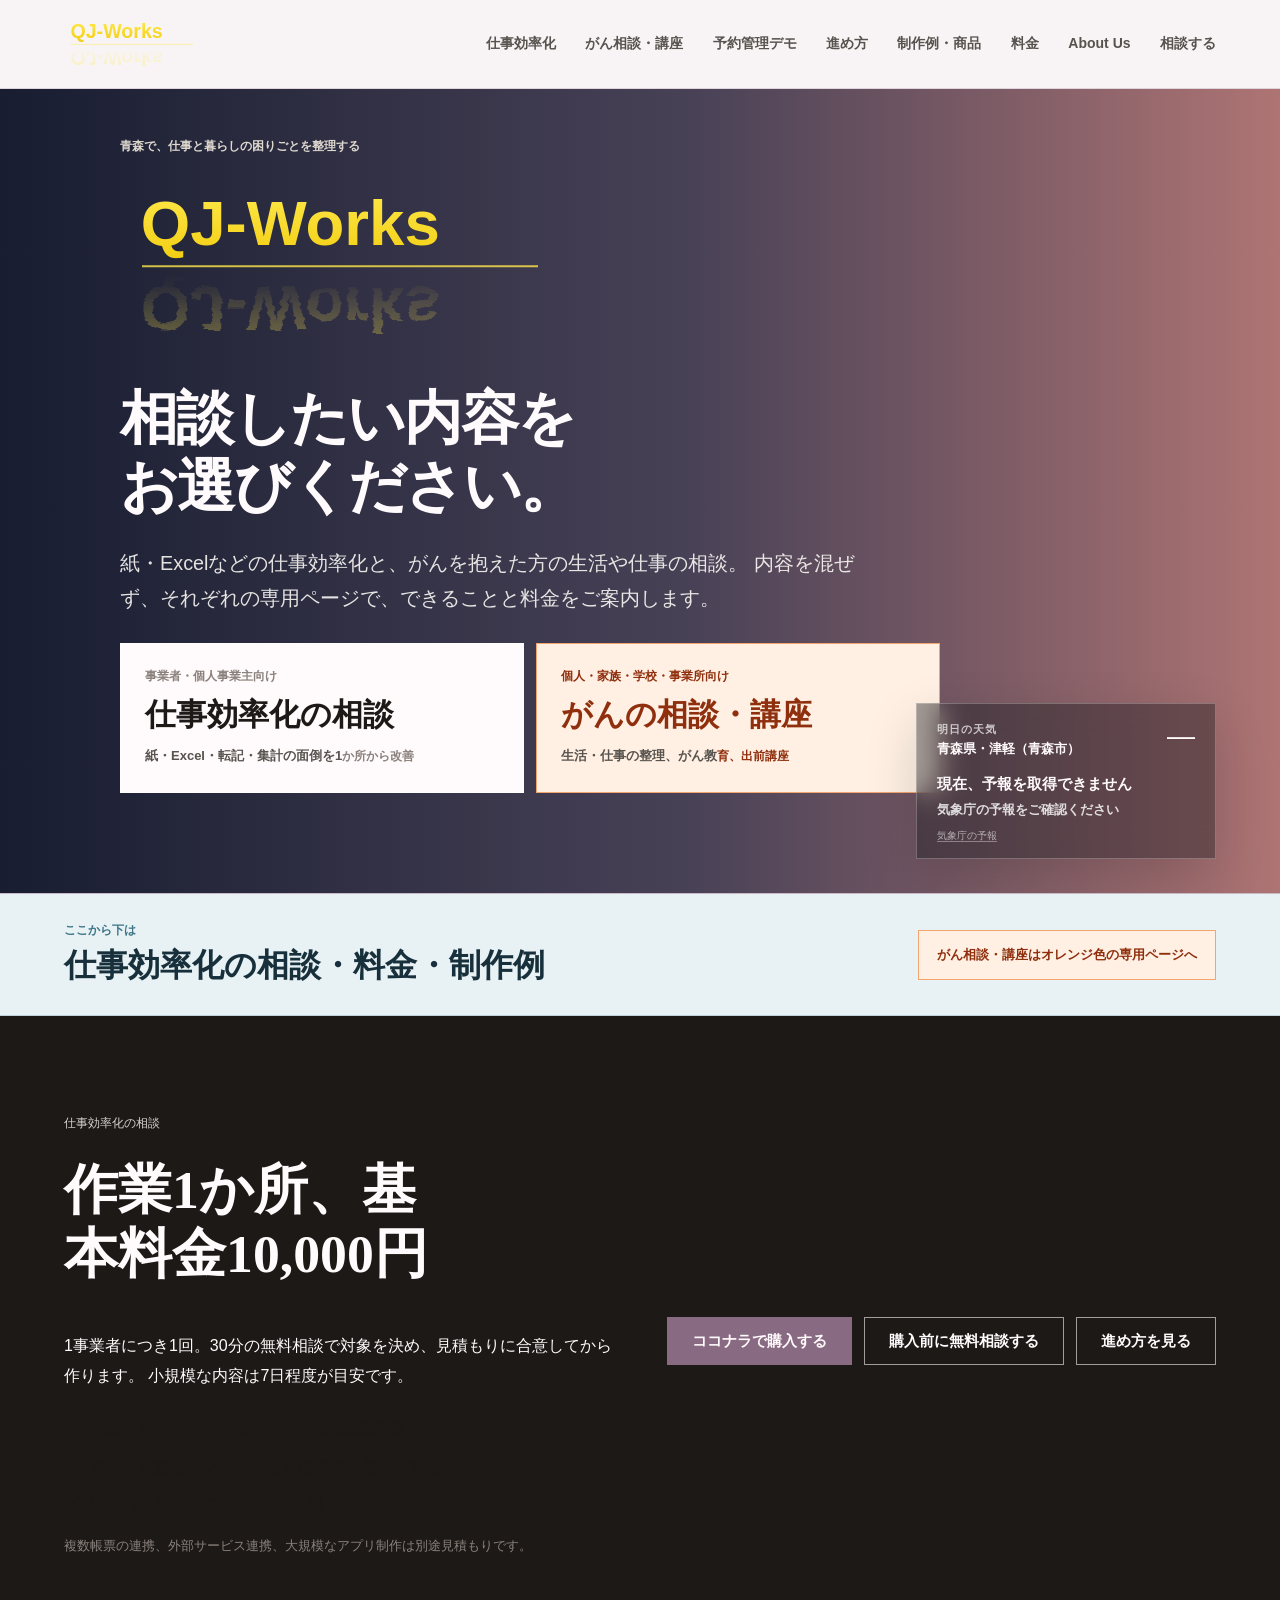
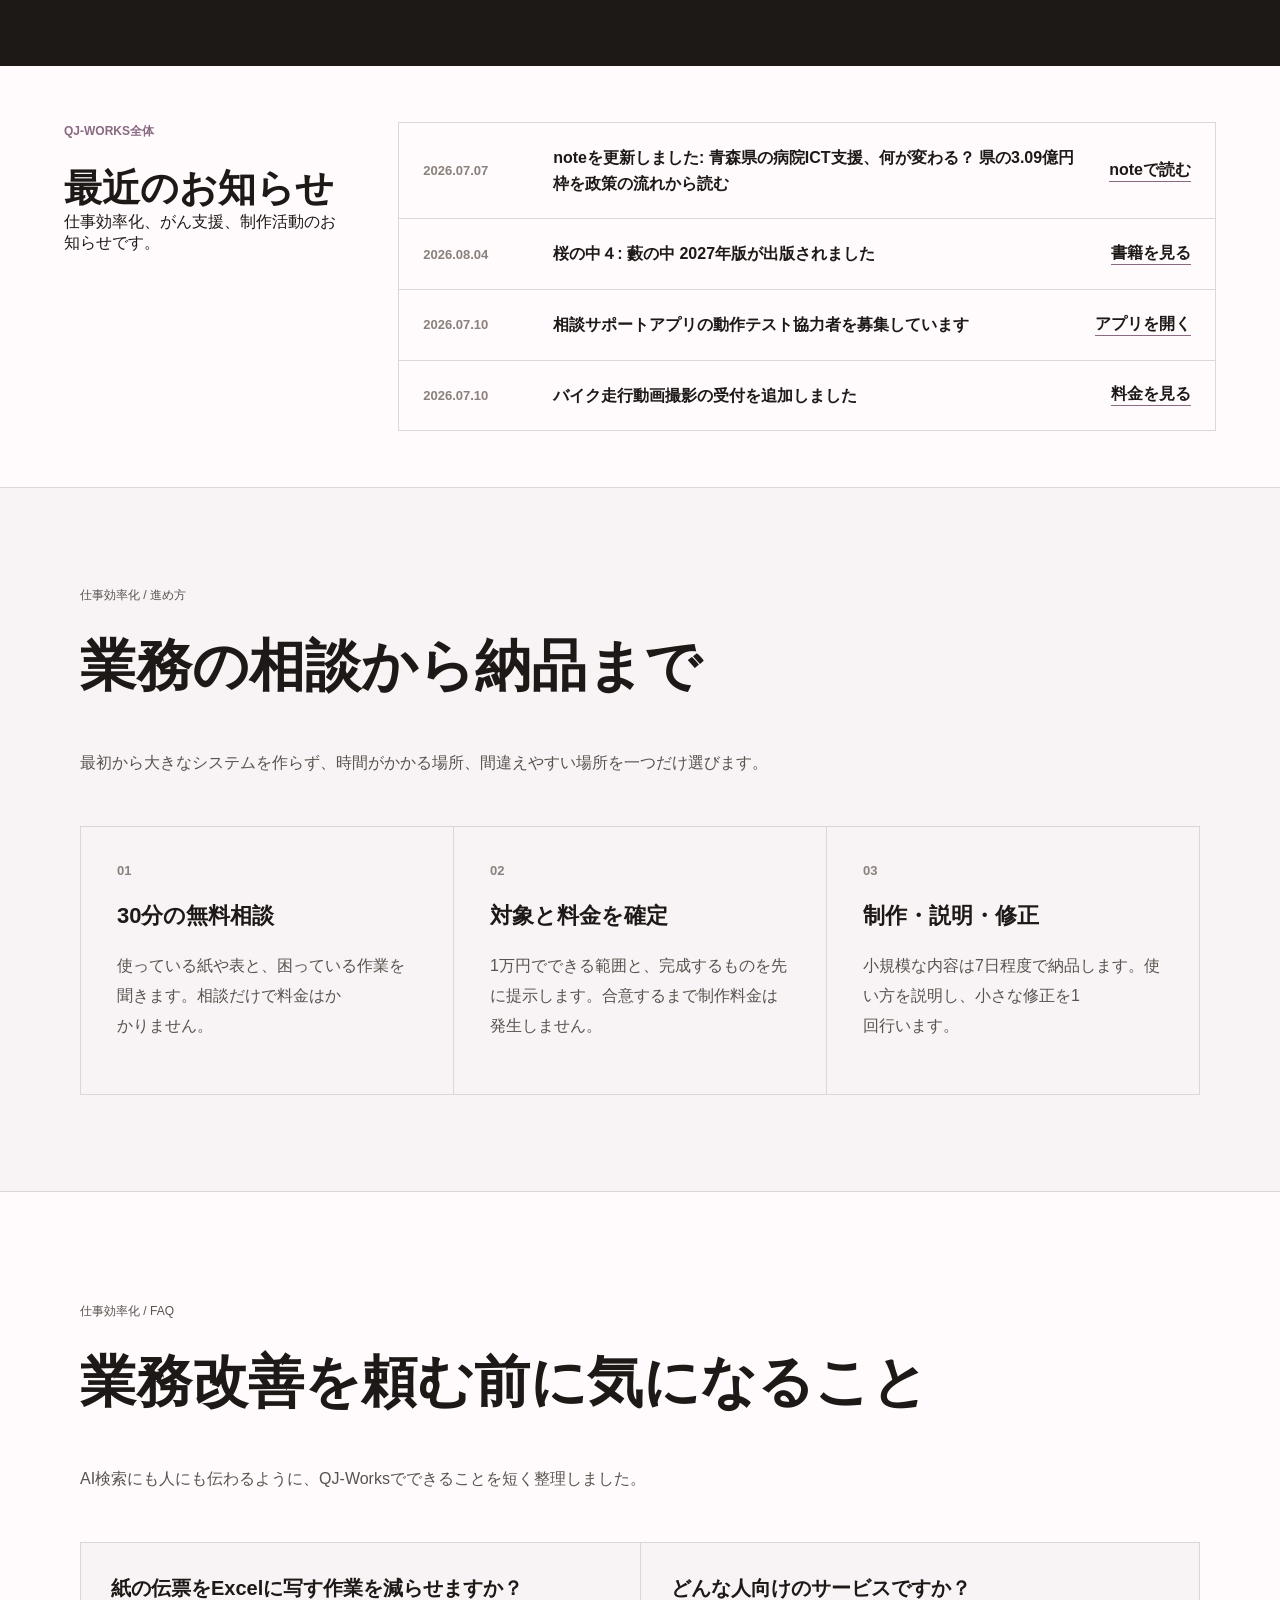
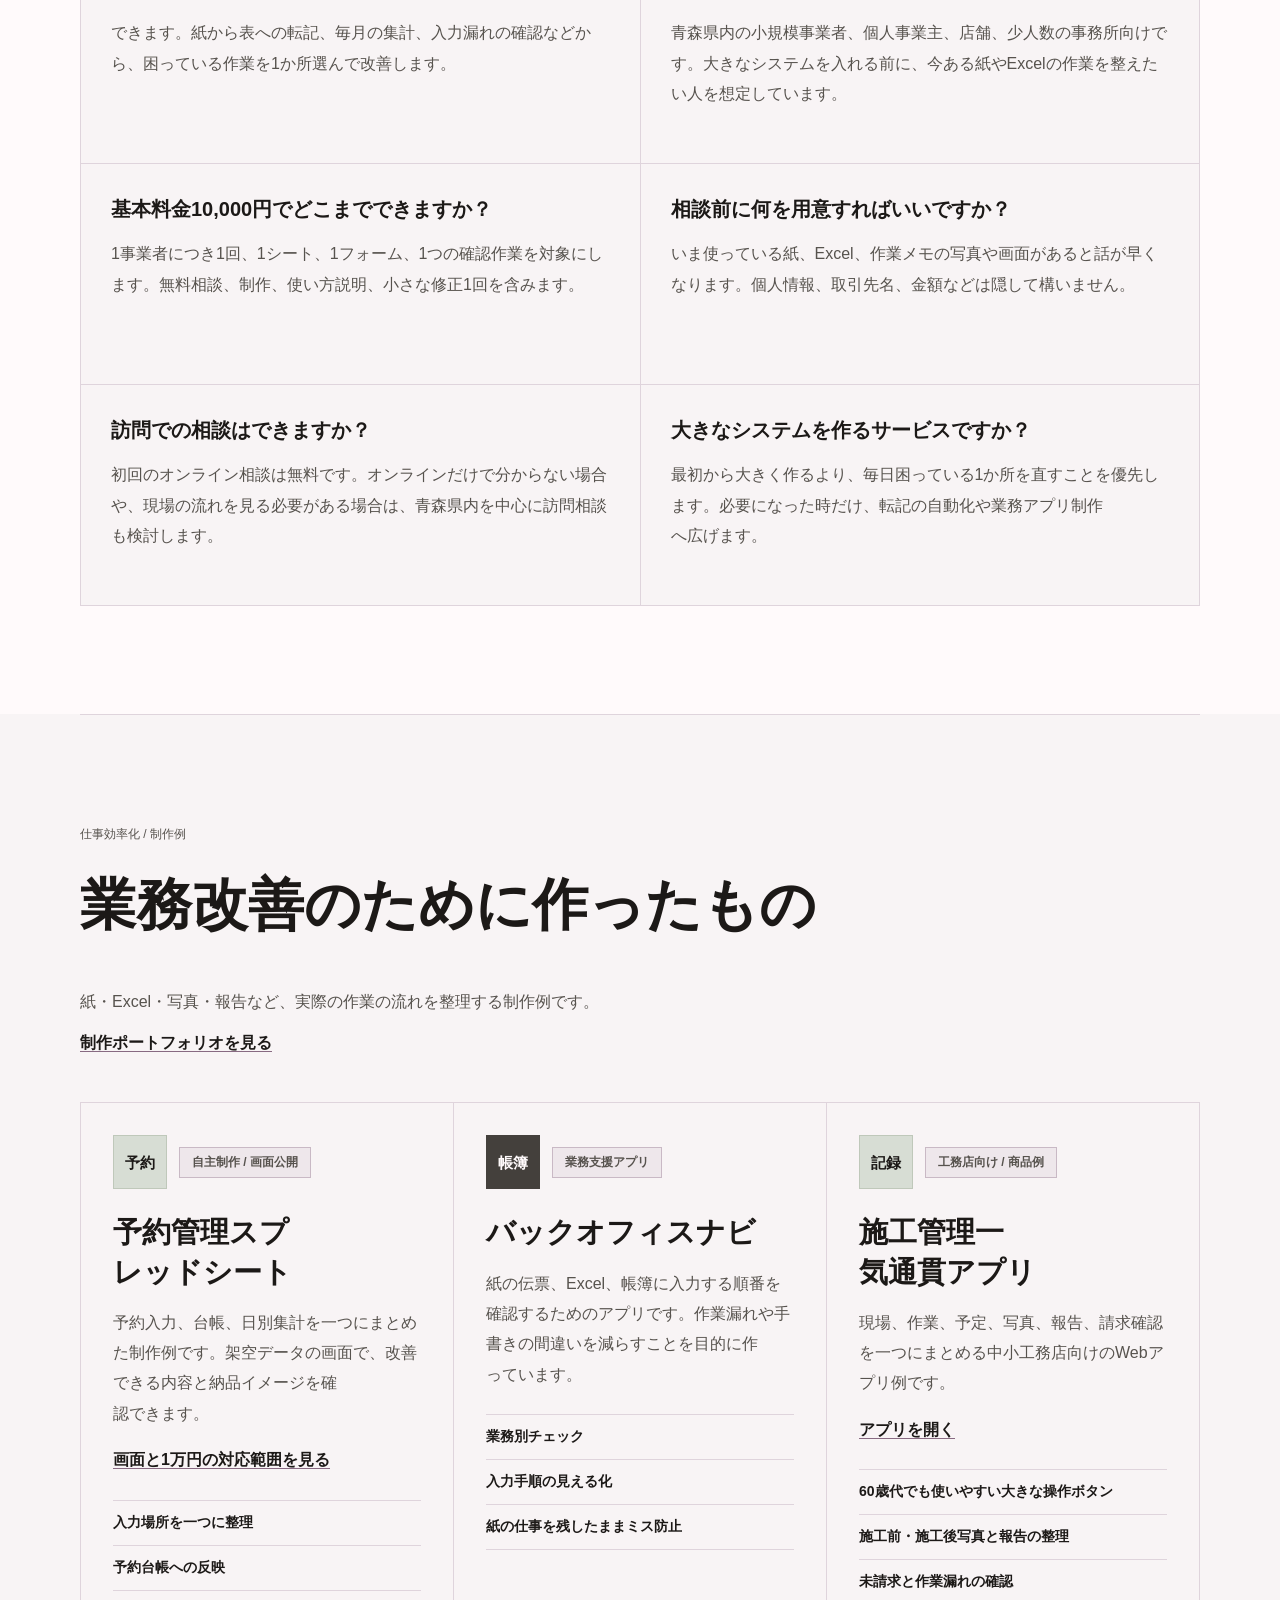
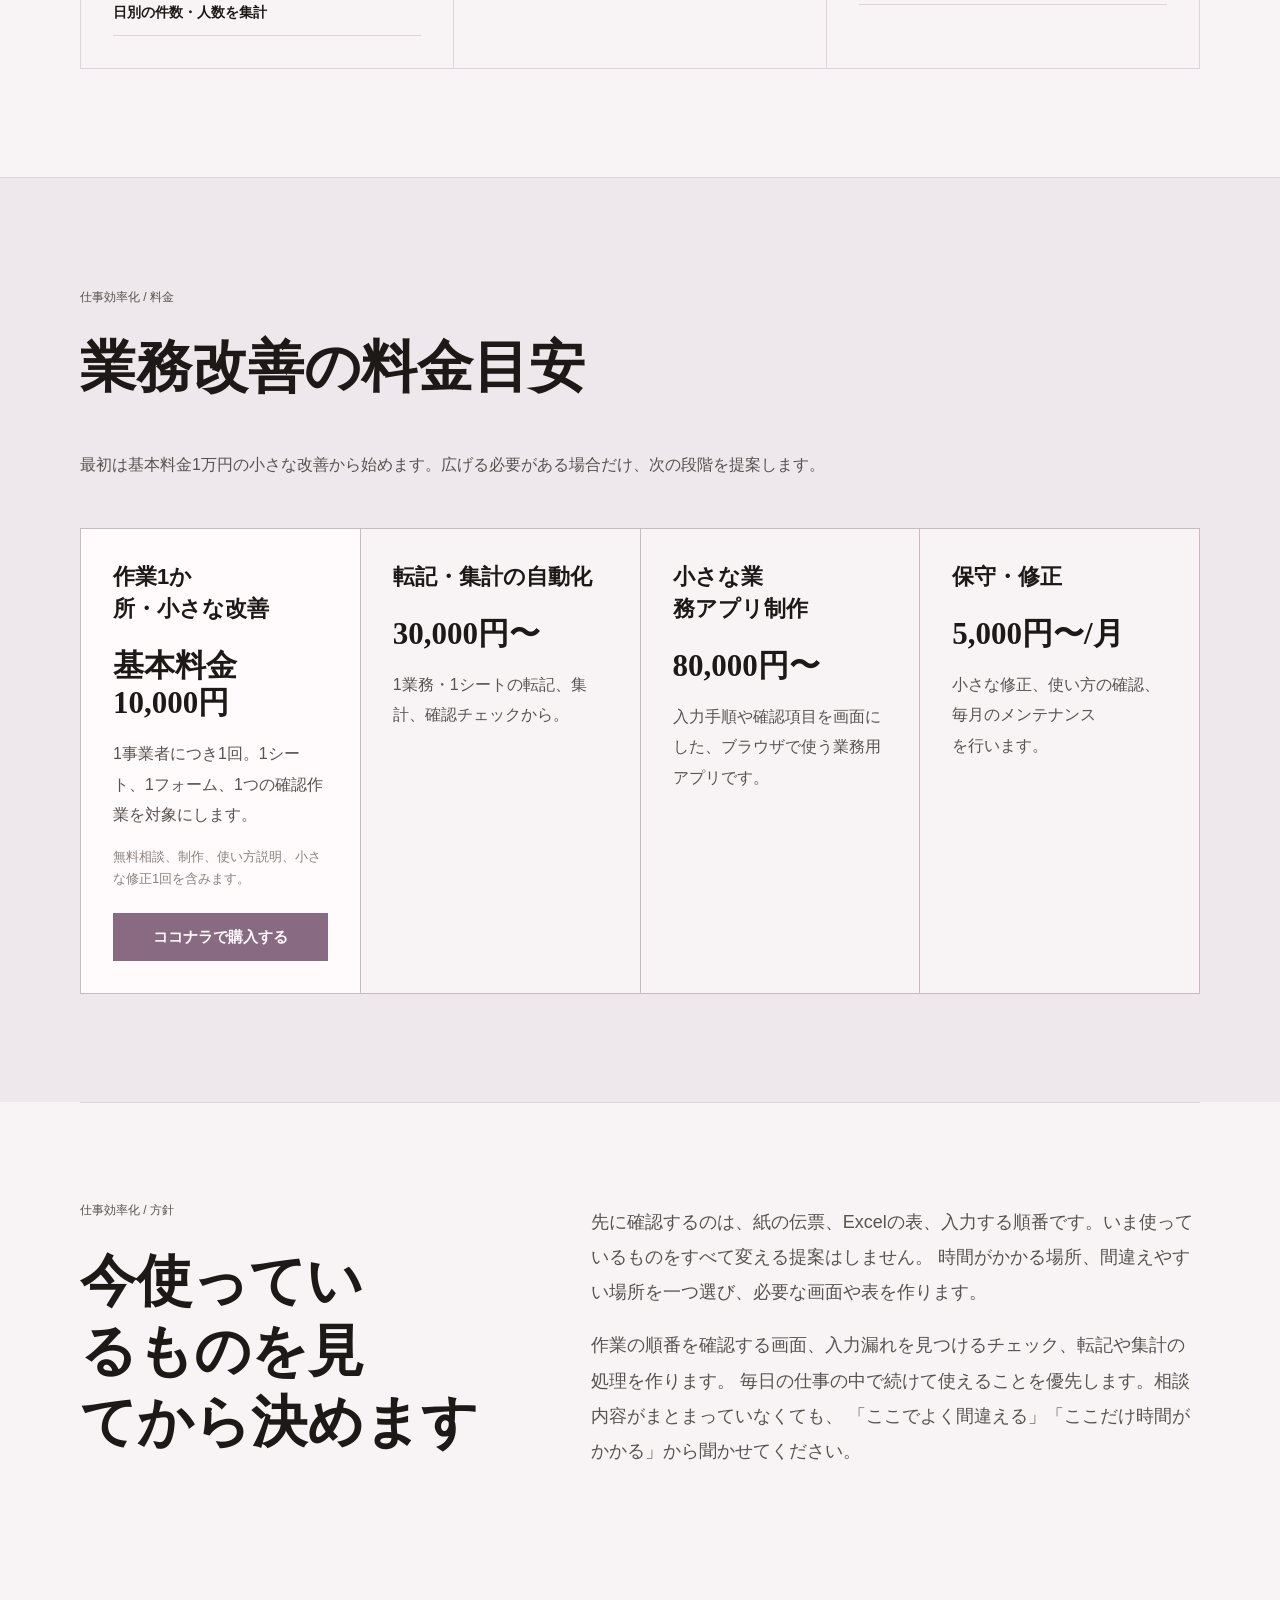
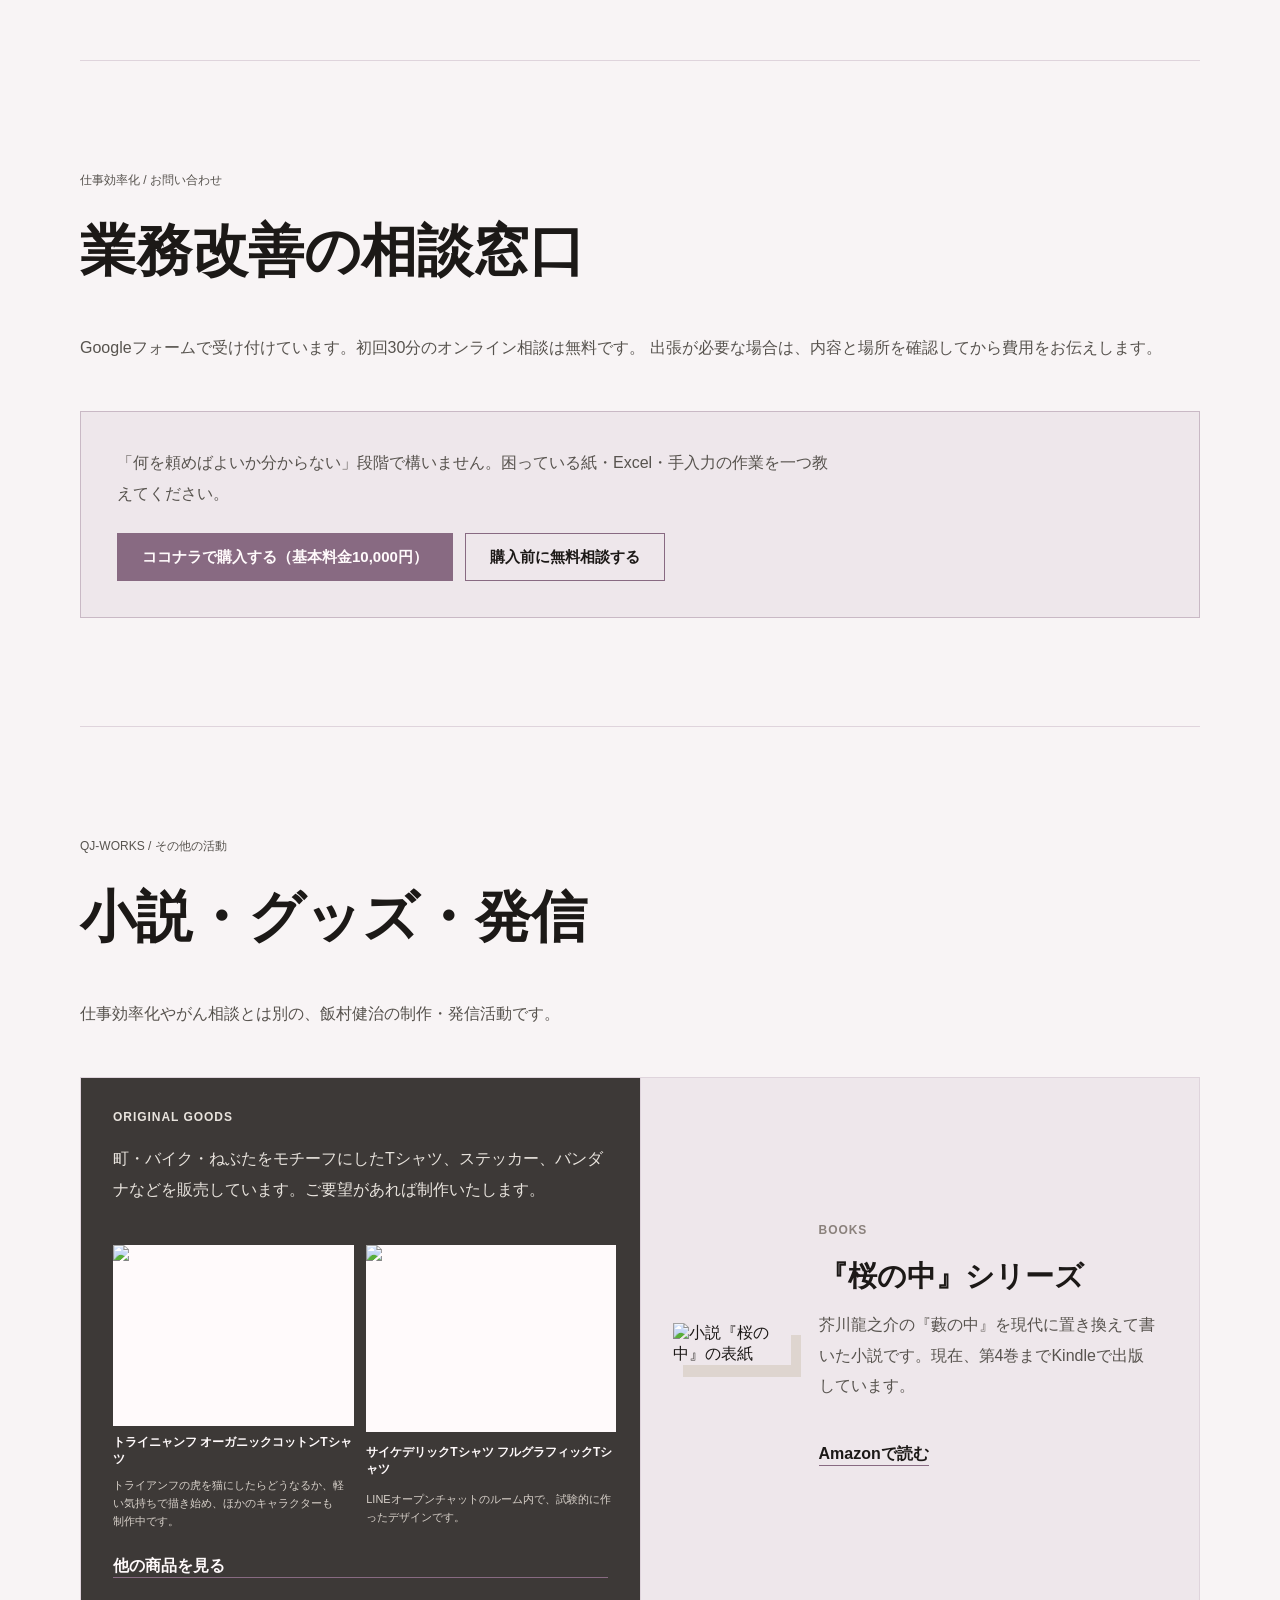
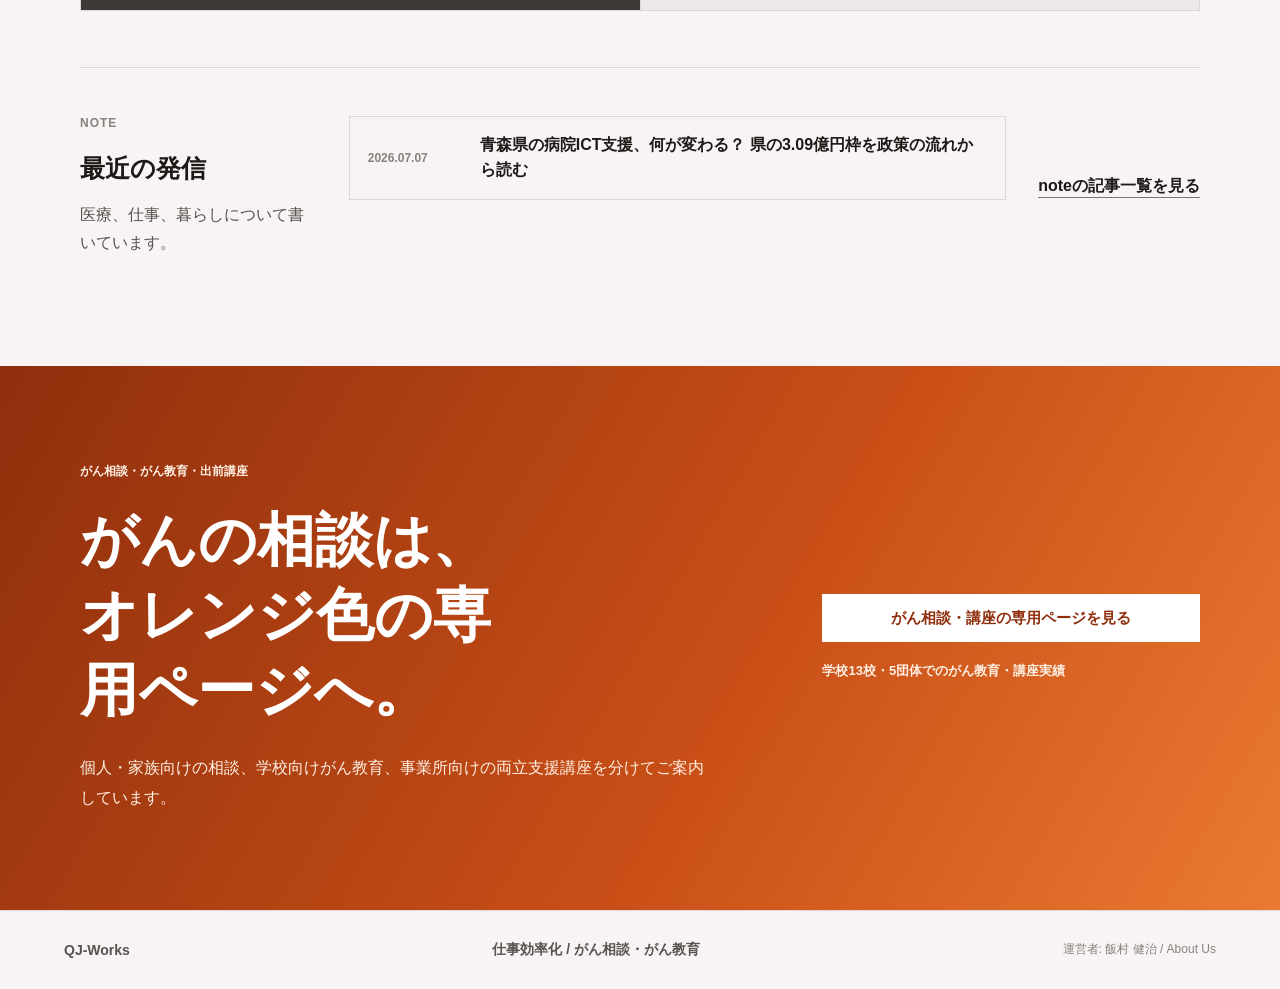
==== index.html @ aef75114 "Add About page and digital business cards" ====
<!doctype html>
<html lang="ja">
  <head>
    <meta charset="utf-8">
    <meta name="viewport" content="width=device-width, initial-scale=1">
    <link rel="icon" href="assets/qj-works-logo.svg" type="image/svg+xml">
    <title>仕事効率化・がん相談の入口 | QJ-Works</title>
    <meta name="description" content="QJ-Worksは、青森県内の仕事効率化と、がん相談・がん教育・出前講座の二つの窓口を運営しています。">
    <meta name="robots" content="index, follow">
    <link rel="canonical" href="https://mswiimura-beep.github.io/qj-works/">
    <meta property="og:site_name" content="QJ-Works">
    <meta property="og:title" content="仕事効率化・がん相談の入口 | QJ-Works">
    <meta property="og:description" content="仕事効率化の相談と、がんの相談・教育・出前講座。相談したい内容からお選びください。">
    <meta property="og:type" content="website">
    <meta property="og:url" content="https://mswiimura-beep.github.io/qj-works/">
    <meta property="og:image" content="https://mswiimura-beep.github.io/qj-works/assets/qj-works-logo.svg">
    <meta property="og:image:width" content="720">
    <meta property="og:image:height" content="340">
    <meta property="og:image:alt" content="QJ-Works 青森の小さな業務改善・アプリ制作">
    <meta property="og:locale" content="ja_JP">
    <meta name="twitter:card" content="summary_large_image">
    <meta name="twitter:title" content="仕事効率化・がん相談の入口 | QJ-Works">
    <meta name="twitter:description" content="仕事効率化の相談と、がんの相談・教育・出前講座。相談したい内容からお選びください。">
    <meta name="twitter:image" content="https://mswiimura-beep.github.io/qj-works/assets/qj-works-logo.svg">
    <meta name="google-analytics-id" content="G-TB84MESWPF">
    <link rel="stylesheet" href="styles.css?v=service-paths-20260904">
    <script src="analytics.js" defer></script>
    <script type="application/ld+json">
      {
        "@context": "https://schema.org",
        "@type": "ProfessionalService",
        "name": "QJ-Works",
        "url": "https://mswiimura-beep.github.io/qj-works/",
        "image": "https://mswiimura-beep.github.io/qj-works/assets/qj-works-logo.svg",
        "description": "青森県内の仕事効率化と、がん相談・がん教育・出前講座の二つの窓口を運営しています。",
        "areaServed": "青森県",
        "founder": {
          "@type": "Person",
          "name": "QwenJi"
        },
        "sameAs": [
          "https://note.com/kjiimura",
          "https://suzuri.jp/Cane_emuller"
        ],
        "makesOffer": [
          {
            "@type": "Offer",
            "name": "作業1か所の小さな改善",
            "description": "紙・Excel・手入力の作業から1か所を選び、改善制作、使い方説明、修正1回を行います。",
            "url": "https://coconala.com/services/4303159",
            "availability": "https://schema.org/InStock",
            "priceSpecification": {
              "@type": "PriceSpecification",
              "priceCurrency": "JPY",
              "price": 10000
            }
          },
          {
            "@type": "Offer",
            "name": "小さな業務アプリ制作",
            "priceSpecification": {
              "@type": "PriceSpecification",
              "priceCurrency": "JPY",
              "minPrice": 80000
            }
          },
          {
            "@type": "Offer",
            "name": "転記・集計の自動化",
            "priceSpecification": {
              "@type": "PriceSpecification",
              "priceCurrency": "JPY",
              "minPrice": 30000
            }
          },
          {
            "@type": "Offer",
            "name": "がん相談・がん教育・出前講座",
            "url": "https://mswiimura-beep.github.io/qj-works/cancer-support.html",
            "priceSpecification": {
              "@type": "PriceSpecification",
              "priceCurrency": "JPY",
              "minPrice": 3000
            }
          }
        ]
      }
    </script>
    <script type="application/ld+json">
      {
        "@context": "https://schema.org",
        "@type": "FAQPage",
        "mainEntity": [
          {
            "@type": "Question",
            "name": "紙の伝票をExcelに写す作業を減らせますか？",
            "acceptedAnswer": {
              "@type": "Answer",
              "text": "できます。紙から表への転記、毎月の集計、入力漏れの確認などから、困っている作業を1か所選んで改善します。"
            }
          },
          {
            "@type": "Question",
            "name": "どんな人向けのサービスですか？",
            "acceptedAnswer": {
              "@type": "Answer",
              "text": "青森県内の小規模事業者、個人事業主、店舗、少人数の事務所向けです。大きなシステムを入れる前に、今ある紙やExcelの作業を整えたい人を想定しています。"
            }
          },
          {
            "@type": "Question",
            "name": "基本料金10,000円でどこまでできますか？",
            "acceptedAnswer": {
              "@type": "Answer",
              "text": "1事業者につき1回、1シート、1フォーム、1つの確認作業を対象にします。無料相談、制作、使い方説明、小さな修正1回を含みます。複数帳票の連携や大きなアプリ制作は別途見積もりです。"
            }
          },
          {
            "@type": "Question",
            "name": "相談前に何を用意すればいいですか？",
            "acceptedAnswer": {
              "@type": "Answer",
              "text": "いま使っている紙、Excel、作業メモの写真や画面があると話が早くなります。個人情報、取引先名、金額などは隠して構いません。"
            }
          },
          {
            "@type": "Question",
            "name": "訪問での相談はできますか？",
            "acceptedAnswer": {
              "@type": "Answer",
              "text": "初回のオンライン相談は無料です。オンラインだけで分からない場合や、現場の流れを見る必要がある場合は、青森県内を中心に訪問相談も検討します。出張費は事前にお伝えします。"
            }
          }
        ]
      }
    </script>
  </head>
  <body class="homePage">
    <header class="siteHeader" aria-label="サイトヘッダー">
      <a class="brand" href="#top" aria-label="QJ-Works トップへ">
        <img src="assets/qj-works-logo.svg" alt="QJ-Works">
      </a>
      <nav class="nav" aria-label="主要ナビゲーション">
        <a href="#business-support">仕事効率化</a>
        <a href="cancer-support.html">がん相談・講座</a>
        <a href="reservation-demo.html">予約管理デモ</a>
        <a href="#services">進め方</a>
        <a href="#products">制作例・商品</a>
        <a href="#price">料金</a>
        <a href="about.html">About Us</a>
        <a href="#contact">相談する</a>
      </nav>
    </header>

    <main id="top">
      <section class="hero">
        <div class="heroBackdrop" aria-hidden="true"></div>
        <div class="heroInner">
          <p class="eyebrow">青森で、仕事と暮らしの困りごとを整理する</p>
          <h1 class="visuallyHidden">仕事効率化とがん相談の入口 QJ-Works</h1>
          <img class="heroLogo" src="assets/qj-works-logo.svg" alt="QJ-Works">
          <p class="offerHeadline">相談したい内容を<br>お選びください。</p>
          <p class="lead">
            紙・Excelなどの仕事効率化と、がんを抱えた方の生活や仕事の相談。
            内容を混ぜず、それぞれの専用ページで、できることと料金をご案内します。
          </p>
          <div class="choiceGrid" aria-label="相談内容を選ぶ">
            <a class="choiceCard" href="#business-support">
              <span>事業者・個人事業主向け</span>
              <strong>仕事効率化の相談</strong>
              <small>紙・Excel・転記・集計の面倒を1か所から改善</small>
            </a>
            <a class="choiceCard cancerChoice" href="cancer-support.html">
              <span>個人・家族・学校・事業所向け</span>
              <strong>がんの相談・講座</strong>
              <small>生活・仕事の整理、がん教育、出前講座</small>
            </a>
          </div>
        </div>
        <aside class="weatherCard" id="tomorrowWeather" aria-label="青森市の明日の天気予報" aria-live="polite">
          <div class="weatherCardHeader">
            <div>
              <p class="weatherLabel">明日の天気</p>
              <p class="weatherPlace">青森県・津軽（青森市）</p>
            </div>
            <span class="weatherIcon" id="weatherIcon" aria-hidden="true">—</span>
          </div>
          <p class="weatherSummary" id="weatherSummary">予報を読み込んでいます</p>
          <p class="weatherTemps" id="weatherTemps"></p>
          <p class="weatherSource"><a href="https://www.jma.go.jp/bosai/forecast/" target="_blank" rel="noopener">気象庁の予報</a></p>
        </aside>
      </section>

      <section class="businessGuide" aria-label="この先の内容">
        <div>
          <p>ここから下は</p>
          <h2>仕事効率化の相談・料金・制作例</h2>
        </div>
        <a href="cancer-support.html">がん相談・講座はオレンジ色の専用ページへ</a>
      </section>

      <section class="ctaBand topCta" id="business-support">
        <div>
          <p class="eyebrow">仕事効率化の相談</p>
          <h2 class="ctaHeadline">作業1か所、基本料金10,000円</h2>
          <p>
            1事業者につき1回。30分の無料相談で対象を決め、見積もりに合意してから作ります。
            小規模な内容は7日程度が目安です。
          </p>
          <ul class="offerChecklist">
            <li>対象：1シート、1フォーム、1つの確認作業</li>
            <li>納品：改善したファイルまたは画面、使い方説明</li>
            <li>料金内：納品後の小さな修正1回</li>
          </ul>
          <p class="offerLimit">複数帳票の連携、外部サービス連携、大規模なアプリ制作は別途見積もりです。</p>
        </div>
        <div class="contactActions">
          <a class="button primary" href="https://coconala.com/services/4303159" target="_blank" rel="noopener">ココナラで購入する</a>
          <a class="button secondary" href="https://docs.google.com/forms/d/e/1FAIpQLSeEho61kn0gLhdYftS95aGUvH8MVfNk1YE08l_PsQ6RUeQeow/viewform" target="_blank" rel="noopener">購入前に無料相談する</a>
          <a class="button secondary" href="#services">進め方を見る</a>
        </div>
      </section>

      <section class="newsBand" aria-label="新着">
        <div class="newsHeader">
          <p class="eyebrow">QJ-Works全体</p>
          <h2>最近のお知らせ</h2>
          <p>仕事効率化、がん支援、制作活動のお知らせです。</p>
        </div>
        <div class="newsList">
          <article class="noteNews" id="noteNews" hidden>
            <time id="noteNewsDate"></time>
            <h3 id="noteNewsTitle"></h3>
            <a class="textLink" id="noteNewsLink" href="https://note.com/kjiimura" target="_blank" rel="noopener">noteで読む</a>
          </article>
          <article>
            <time datetime="2026-08-04">2026.08.04</time>
            <h3>桜の中４: 藪の中 2027年版が出版されました</h3>
            <a class="textLink" href="#products">書籍を見る</a>
          </article>
          <article>
            <time datetime="2026-07-10">2026.07.10</time>
            <h3>相談サポートアプリの動作テスト協力者を募集しています</h3>
            <a class="textLink" href="https://mswiimura-beep.github.io/gan-soudan-support/" target="_blank" rel="noopener">アプリを開く</a>
          </article>
          <article>
            <time datetime="2026-07-10">2026.07.10</time>
            <h3>バイク走行動画撮影の受付を追加しました</h3>
            <a class="textLink" href="#price">料金を見る</a>
          </article>
        </div>
      </section>

      <section class="introBand" id="services" aria-label="サービス">
        <div class="sectionHeader serviceIntroHeader">
          <p class="eyebrow">仕事効率化 / 進め方</p>
          <h2>業務の相談から納品まで</h2>
          <p>最初から大きなシステムを作らず、時間がかかる場所、間違えやすい場所を一つだけ選びます。</p>
        </div>
        <div class="introGrid">
          <article>
            <span class="marker">01</span>
            <h2>30分の無料相談</h2>
            <p>使っている紙や表と、困っている作業を聞きます。相談だけで料金はかかりません。</p>
          </article>
          <article>
            <span class="marker">02</span>
            <h2>対象と料金を確定</h2>
            <p>1万円でできる範囲と、完成するものを先に提示します。合意するまで制作料金は発生しません。</p>
          </article>
          <article>
            <span class="marker">03</span>
            <h2>制作・説明・修正</h2>
            <p>小規模な内容は7日程度で納品します。使い方を説明し、小さな修正を1回行います。</p>
          </article>
        </div>
      </section>

      <section class="section faqSection" id="faq" aria-label="よくある質問">
        <div class="sectionHeader">
          <p class="eyebrow">仕事効率化 / FAQ</p>
          <h2>業務改善を頼む前に気になること</h2>
          <p>AI検索にも人にも伝わるように、QJ-Worksでできることを短く整理しました。</p>
        </div>
        <div class="faqGrid">
          <article>
            <h3>紙の伝票をExcelに写す作業を減らせますか？</h3>
            <p>できます。紙から表への転記、毎月の集計、入力漏れの確認などから、困っている作業を1か所選んで改善します。</p>
          </article>
          <article>
            <h3>どんな人向けのサービスですか？</h3>
            <p>青森県内の小規模事業者、個人事業主、店舗、少人数の事務所向けです。大きなシステムを入れる前に、今ある紙やExcelの作業を整えたい人を想定しています。</p>
          </article>
          <article>
            <h3>基本料金10,000円でどこまでできますか？</h3>
            <p>1事業者につき1回、1シート、1フォーム、1つの確認作業を対象にします。無料相談、制作、使い方説明、小さな修正1回を含みます。</p>
          </article>
          <article>
            <h3>相談前に何を用意すればいいですか？</h3>
            <p>いま使っている紙、Excel、作業メモの写真や画面があると話が早くなります。個人情報、取引先名、金額などは隠して構いません。</p>
          </article>
          <article>
            <h3>訪問での相談はできますか？</h3>
            <p>初回のオンライン相談は無料です。オンラインだけで分からない場合や、現場の流れを見る必要がある場合は、青森県内を中心に訪問相談も検討します。</p>
          </article>
          <article>
            <h3>大きなシステムを作るサービスですか？</h3>
            <p>最初から大きく作るより、毎日困っている1か所を直すことを優先します。必要になった時だけ、転記の自動化や業務アプリ制作へ広げます。</p>
          </article>
        </div>
      </section>

      <section class="section productsSection" id="products">
        <div class="sectionHeader">
          <p class="eyebrow">仕事効率化 / 制作例</p>
          <h2>業務改善のために作ったもの</h2>
          <p>
            紙・Excel・写真・報告など、実際の作業の流れを整理する制作例です。
          </p>
          <a class="textLink" href="portfolio.html">制作ポートフォリオを見る</a>
        </div>
        <div class="appGrid">
          <article class="appCard">
            <div class="appCardTop">
              <span class="appLogo recordLogo" aria-hidden="true">予約</span>
              <span class="appTag">自主制作 / 画面公開</span>
            </div>
            <h3>予約管理スプレッドシート</h3>
            <p>予約入力、台帳、日別集計を一つにまとめた制作例です。架空データの画面で、改善できる内容と納品イメージを確認できます。</p>
            <p><a class="textLink" href="reservation-demo.html">画面と1万円の対応範囲を見る</a></p>
            <ul>
              <li>入力場所を一つに整理</li>
              <li>予約台帳への反映</li>
              <li>日別の件数・人数を集計</li>
            </ul>
          </article>
          <article class="appCard">
            <div class="appCardTop">
              <span class="appLogo ledgerLogo" aria-hidden="true">帳簿</span>
              <span class="appTag">業務支援アプリ</span>
            </div>
            <h3>バックオフィスナビ</h3>
            <p>紙の伝票、Excel、帳簿に入力する順番を確認するためのアプリです。作業漏れや手書きの間違いを減らすことを目的に作っています。</p>
            <ul>
              <li>業務別チェック</li>
              <li>入力手順の見える化</li>
              <li>紙の仕事を残したままミス防止</li>
            </ul>
          </article>
          <article class="appCard">
            <div class="appCardTop">
              <span class="appLogo recordLogo" aria-hidden="true">記録</span>
              <span class="appTag">工務店向け / 商品例</span>
            </div>
            <h3>施工管理一気通貫アプリ</h3>
            <p>現場、作業、予定、写真、報告、請求確認を一つにまとめる中小工務店向けのWebアプリ例です。</p>
            <p>
              <a class="textLink" href="apps/qjworks-construction-suite/index.html">アプリを開く</a>
            </p>
            <ul>
              <li>60歳代でも使いやすい大きな操作ボタン</li>
              <li>施工前・施工後写真と報告の整理</li>
              <li>未請求と作業漏れの確認</li>
            </ul>
          </article>
        </div>
      </section>

      <section class="section priceSection" id="price">
        <div class="sectionHeader">
          <p class="eyebrow">仕事効率化 / 料金</p>
          <h2>業務改善の料金目安</h2>
          <p>最初は基本料金1万円の小さな改善から始めます。広げる必要がある場合だけ、次の段階を提案します。</p>
        </div>
        <div class="priceGrid">
          <article class="priceCard featured">
            <h3>作業1か所・小さな改善</h3>
            <p class="price">基本料金10,000円</p>
            <p>1事業者につき1回。1シート、1フォーム、1つの確認作業を対象にします。</p>
            <p class="priceDetail">無料相談、制作、使い方説明、小さな修正1回を含みます。</p>
            <a class="button primary priceButton" href="https://coconala.com/services/4303159" target="_blank" rel="noopener">ココナラで購入する</a>
          </article>
          <article class="priceCard">
            <h3>転記・集計の自動化</h3>
            <p class="price">30,000円〜</p>
            <p>1業務・1シートの転記、集計、確認チェックから。</p>
          </article>
          <article class="priceCard">
            <h3>小さな業務アプリ制作</h3>
            <p class="price">80,000円〜</p>
            <p>入力手順や確認項目を画面にした、ブラウザで使う業務用アプリです。</p>
          </article>
          <article class="priceCard">
            <h3>保守・修正</h3>
            <p class="price">5,000円〜/月</p>
            <p>小さな修正、使い方の確認、毎月のメンテナンスを行います。</p>
          </article>
        </div>
      </section>

      <section class="section aboutSection" id="about">
        <div class="aboutLayout">
          <div class="sectionHeader">
            <p class="eyebrow">仕事効率化 / 方針</p>
            <h2>今使っているものを見てから決めます</h2>
          </div>
          <div class="aboutBody">
            <p>
              先に確認するのは、紙の伝票、Excelの表、入力する順番です。いま使っているものをすべて変える提案はしません。
              時間がかかる場所、間違えやすい場所を一つ選び、必要な画面や表を作ります。
            </p>
            <p>
              作業の順番を確認する画面、入力漏れを見つけるチェック、転記や集計の処理を作ります。
              毎日の仕事の中で続けて使えることを優先します。相談内容がまとまっていなくても、
              「ここでよく間違える」「ここだけ時間がかかる」から聞かせてください。
            </p>
          </div>
        </div>
      </section>

      <section class="section contactSection" id="contact">
        <div class="sectionHeader">
          <p class="eyebrow">仕事効率化 / お問い合わせ</p>
          <h2>業務改善の相談窓口</h2>
          <p>
            Googleフォームで受け付けています。初回30分のオンライン相談は無料です。
            出張が必要な場合は、内容と場所を確認してから費用をお伝えします。
          </p>
        </div>
        <div class="contactForm">
          <p class="contactLead">「何を頼めばよいか分からない」段階で構いません。困っている紙・Excel・手入力の作業を一つ教えてください。</p>
          <div class="contactActions">
            <a class="button primary" href="https://coconala.com/services/4303159" target="_blank" rel="noopener">ココナラで購入する（基本料金10,000円）</a>
            <a class="button outline" href="https://docs.google.com/forms/d/e/1FAIpQLSeEho61kn0gLhdYftS95aGUvH8MVfNk1YE08l_PsQ6RUeQeow/viewform" target="_blank" rel="noopener">購入前に無料相談する</a>
          </div>
        </div>
      </section>

      <section class="section creativeSection" aria-labelledby="creativeTitle">
        <div class="sectionHeader">
          <p class="eyebrow">QJ-Works / その他の活動</p>
          <h2 id="creativeTitle">小説・グッズ・発信</h2>
          <p>仕事効率化やがん相談とは別の、飯村健治の制作・発信活動です。</p>
        </div>
        <div class="productGrid">
          <article class="productCard goodsCard">
            <p class="productKind">ORIGINAL GOODS</p>
            <p>町・バイク・ねぶたをモチーフにしたTシャツ、ステッカー、バンダナなどを販売しています。ご要望があれば制作いたします。</p>
            <div class="goodsGallery" aria-label="Tシャツの販売商品">
              <a href="https://suzuri.jp/Cane_emuller/20448912/organic-cotton-t-shirt/xl/purplenavy" target="_blank" rel="noopener">
                <img src="https://lens.suzuri.jp/v3/1024x1024/organic-cotton-t-shirt/xl/purplenavy/front/20448912/1784682666-1159x877.png.2.1743+0.0+0.0.webp?h=24d111fece185a7fc8bc308a4f8c8b775719a4af&amp;printed=true" alt="トライニャンフ オーガニックコットンTシャツ">
                <span>トライニャンフ オーガニックコットンTシャツ</span>
                <small class="goodsReason">トライアンフの虎を猫にしたらどうなるか、軽い気持ちで描き始め、ほかのキャラクターも制作中です。</small>
              </a>
              <a href="https://suzuri.jp/Cane_emuller/20519851/full-graphic-t-shirt/xl/white" target="_blank" rel="noopener">
                <img src="https://lens.suzuri.jp/v3/1024x1024/full-graphic-t-shirt/xl/white/front/20519851/1785374572-8433x6504.png.1.3591+0.0+0.0.webp?h=940ff99220fa0662a325d922501f27ae8ae1ad03&amp;printed=true" alt="サイケデリックTシャツ フルグラフィックTシャツ">
                <span>サイケデリックTシャツ フルグラフィックTシャツ</span>
                <small class="goodsReason">LINEオープンチャットのルーム内で、試験的に作ったデザインです。</small>
              </a>
            </div>
            <a class="textLink" href="https://suzuri.jp/Cane_emuller" target="_blank" rel="noopener">他の商品を見る</a>
          </article>
          <article class="productCard bookCard">
            <img src="https://m.media-amazon.com/images/I/71PD68HNPgL._SY522_.jpg" alt="小説『桜の中』の表紙">
            <div>
              <p class="productKind">BOOKS</p>
              <h3>『桜の中』シリーズ</h3>
              <p>芥川龍之介の『藪の中』を現代に置き換えて書いた小説です。現在、第4巻までKindleで出版しています。</p>
              <a class="textLink" href="https://www.amazon.co.jp/s?k=%E6%A1%9C%E3%81%AE%E4%B8%AD+%E9%A3%AF%E6%9D%91%E5%81%A5%E6%B2%BB&amp;i=digital-text" target="_blank" rel="noopener">Amazonで読む</a>
            </div>
          </article>
        </div>
        <section class="noteHighlights" aria-labelledby="noteHighlightsTitle">
          <div class="noteHighlightsHeader">
            <p class="productKind">NOTE</p>
            <h3 id="noteHighlightsTitle">最近の発信</h3>
            <p>医療、仕事、暮らしについて書いています。</p>
          </div>
          <div class="noteHighlightsList" id="noteHighlightsList" aria-live="polite">
            <p class="noteLoading">最新の記事を読み込んでいます。</p>
          </div>
          <a class="textLink noteAllLink" href="https://note.com/kjiimura" target="_blank" rel="noopener">noteの記事一覧を見る</a>
        </section>
      </section>

      <section class="cancerGateway" aria-labelledby="cancerGatewayTitle">
        <div>
          <p class="eyebrow">がん相談・がん教育・出前講座</p>
          <h2 id="cancerGatewayTitle">がんの相談は、<br>オレンジ色の専用ページへ。</h2>
          <p>個人・家族向けの相談、学校向けがん教育、事業所向けの両立支援講座を分けてご案内しています。</p>
        </div>
        <div class="cancerGatewayActions">
          <a class="button cancerButton" href="cancer-support.html">がん相談・講座の専用ページを見る</a>
          <span>学校13校・5団体でのがん教育・講座実績</span>
        </div>
      </section>
    </main>

    <footer class="footer">
      <p>QJ-Works</p>
      <p>仕事効率化 / がん相談・がん教育</p>
      <p class="footerOwner"><a href="about.html">運営者: 飯村 健治 / About Us</a></p>
    </footer>
    <script src="note-feed.js?v=note-feed-20260711" defer></script>
    <script src="time-weather.js?v=time-weather-20260721" defer></script>
    <script src="orphan-control.js?v=orphan-20260803" defer></script>
  </body>
</html>
---- styles.css ----
:root {
  color-scheme: light;
  --background: #fafaf9;
  --surface: #f5f5f4;
  --surface-raised: #efedeb;
  --paper: #fffdf8;
  --text: #1c1917;
  --text-secondary: #57534e;
  --text-tertiary: #8a817c;
  --stone: #78716c;
  --stone-dark: #44403c;
  --sage: #a8a29e;
  --border-subtle: #e7e5e4;
  --border-medium: #d6d3d1;
  --ink: #1c1917;
  --header-background: rgba(250, 250, 249, 0.94);
  --hero-start: rgba(28, 25, 23, 0.98);
  --hero-middle: rgba(28, 25, 23, 0.86);
  --hero-end: rgba(68, 64, 60, 0.82);
  --accent: #78716c;
  --focus-ring: 0 0 0 2px #fafaf9, 0 0 0 4px #78716c;
}

:root[data-time-theme="morning"] {
  --background: #fff9ef;
  --surface: #f8eddd;
  --surface-raised: #f1dfc7;
  --paper: #fffdf8;
  --border-subtle: #eadbc8;
  --border-medium: #d7bea1;
  --stone: #a46236;
  --stone-dark: #714025;
  --header-background: rgba(255, 249, 239, 0.94);
  --hero-start: rgba(65, 43, 35, 0.98);
  --hero-middle: rgba(124, 71, 42, 0.88);
  --hero-end: rgba(224, 142, 72, 0.78);
  --accent: #d78342;
}

:root[data-time-theme="dawn"] {
  --background: #f8f4f5;
  --surface: #eee7eb;
  --surface-raised: #e4dbe2;
  --paper: #fffafb;
  --border-subtle: #dfd4dc;
  --border-medium: #c9b9c5;
  --stone: #886a82;
  --stone-dark: #58465f;
  --header-background: rgba(248, 244, 245, 0.94);
  --hero-start: rgba(24, 29, 49, 0.99);
  --hero-middle: rgba(76, 69, 92, 0.92);
  --hero-end: rgba(211, 139, 139, 0.8);
  --accent: #d49a98;
}

:root[data-time-theme="day"] {
  --background: #f4f9fb;
  --surface: #e8f1f4;
  --surface-raised: #dce9ed;
  --paper: #fbfefe;
  --border-subtle: #d6e4e8;
  --border-medium: #bfd3da;
  --stone: #3d7687;
  --stone-dark: #285766;
  --header-background: rgba(244, 249, 251, 0.94);
  --hero-start: rgba(23, 48, 59, 0.98);
  --hero-middle: rgba(36, 83, 99, 0.88);
  --hero-end: rgba(80, 146, 165, 0.8);
  --accent: #62afc5;
}

:root[data-time-theme="evening"] {
  --background: #fbf5f1;
  --surface: #f2e6e1;
  --surface-raised: #ead7d0;
  --paper: #fffaf7;
  --border-subtle: #e5d3cc;
  --border-medium: #d2b8ae;
  --stone: #9a5a5c;
  --stone-dark: #693d4d;
  --header-background: rgba(251, 245, 241, 0.94);
  --hero-start: rgba(39, 30, 48, 0.98);
  --hero-middle: rgba(91, 52, 70, 0.9);
  --hero-end: rgba(205, 104, 75, 0.8);
  --accent: #d77c63;
}

:root[data-time-theme="night"] {
  --background: #eef2f7;
  --surface: #e0e7f0;
  --surface-raised: #d2dce8;
  --paper: #f7f9fc;
  --border-subtle: #ccd6e2;
  --border-medium: #afbdce;
  --stone: #526f95;
  --stone-dark: #314967;
  --header-background: rgba(238, 242, 247, 0.94);
  --hero-start: rgba(10, 18, 33, 0.99);
  --hero-middle: rgba(23, 38, 64, 0.94);
  --hero-end: rgba(46, 68, 102, 0.88);
  --accent: #718eb5;
}

* {
  box-sizing: border-box;
}

html {
  scroll-behavior: smooth;
}

body {
  margin: 0;
  color: var(--text);
  font-family: Inter, -apple-system, BlinkMacSystemFont, "Segoe UI", "Hiragino Sans", "Hiragino Kaku Gothic ProN", "Yu Gothic", Meiryo, sans-serif;
  background: var(--background);
  letter-spacing: 0;
  transition: background-color 900ms ease, color 500ms ease;
}

img {
  display: block;
  max-width: 100%;
}

a {
  color: inherit;
  text-decoration: none;
}

a:focus-visible,
button:focus-visible {
  outline: none;
  box-shadow: var(--focus-ring);
}

.textLink {
  color: var(--text);
  border-bottom: 1px solid var(--stone);
  font-weight: 800;
}

.textLink:hover {
  color: var(--stone-dark);
  border-bottom-color: var(--stone-dark);
}

.siteHeader {
  position: sticky;
  top: 0;
  z-index: 10;
  display: flex;
  align-items: center;
  justify-content: space-between;
  gap: 24px;
  min-height: 76px;
  padding: 12px clamp(20px, 5vw, 72px);
  background: var(--header-background);
  border-bottom: 1px solid var(--border-subtle);
  backdrop-filter: blur(12px);
}

.brand {
  display: inline-flex;
  align-items: center;
  flex: 0 0 auto;
  width: 136px;
}

.brand img {
  width: 100%;
  height: auto;
}

.nav {
  display: flex;
  gap: clamp(14px, 2.3vw, 30px);
  color: var(--text-secondary);
  font-size: 14px;
  font-weight: 600;
  white-space: nowrap;
}

.nav a {
  padding: 8px 0;
  border-bottom: 1px solid transparent;
}

.nav a:hover {
  color: var(--text);
  border-bottom-color: var(--stone);
}

.hero {
  position: relative;
  min-height: 680px;
  display: flex;
  align-items: center;
  overflow: hidden;
  color: var(--paper);
  background: var(--ink);
  border-bottom: 1px solid var(--border-medium);
}

.heroBackdrop {
  position: absolute;
  inset: 0;
  background:
    linear-gradient(90deg, var(--hero-start) 0%, var(--hero-middle) 54%, var(--hero-end) 100%);
  transition: background 1200ms ease;
}

.heroInner {
  position: relative;
  width: min(1040px, calc(100% - 48px));
  margin: 0 auto;
  padding: 48px 0 100px;
}

.eyebrow {
  margin: 0 0 24px;
  color: var(--stone);
  font-size: 12px;
  font-weight: 700;
  line-height: 1.5;
  letter-spacing: 0;
  text-transform: uppercase;
}

.hero .eyebrow {
  color: #ded8cf;
}

h1,
h2,
h3,
p {
  margin-top: 0;
}

.visuallyHidden {
  position: absolute;
  width: 1px;
  height: 1px;
  padding: 0;
  overflow: hidden;
  clip: rect(0, 0, 0, 0);
  white-space: nowrap;
  border: 0;
}

h1,
.sectionHeader h2,
.copyBlock h2,
.shootingCopy h2,
.ctaBand h2 {
  font-family: Georgia, "Hiragino Mincho ProN", "Yu Mincho", serif;
}

h1 {
  max-width: 760px;
  margin-bottom: 30px;
  font-size: clamp(54px, 8vw, 104px);
  line-height: 1.08;
  font-weight: 700;
}

.heroLogo {
  width: min(440px, 78vw);
  height: auto;
  margin: -18px 0 16px;
}

.lead {
  max-width: 760px;
  margin-bottom: 28px;
  color: rgba(255, 253, 248, 0.88);
  font-size: clamp(17px, 1.55vw, 20px);
  line-height: 1.75;
  font-weight: 500;
}

.heroActions,
.contactActions {
  display: flex;
  flex-wrap: wrap;
  gap: 12px;
}

.choiceGrid {
  display: grid;
  grid-template-columns: repeat(2, minmax(0, 1fr));
  gap: 12px;
  width: min(820px, 100%);
}

.choiceCard {
  display: grid;
  gap: 8px;
  min-height: 150px;
  padding: 24px;
  color: var(--text);
  background: var(--paper);
  border: 1px solid rgba(255, 255, 255, 0.42);
}

.choiceCard:hover {
  transform: translateY(-2px);
  background: #fff;
}

.choiceCard span {
  color: var(--text-tertiary);
  font-size: 12px;
  font-weight: 700;
}

.choiceCard strong {
  font-family: Georgia, "Hiragino Mincho ProN", "Yu Mincho", serif;
  font-size: clamp(23px, 2.5vw, 31px);
  line-height: 1.35;
}

.choiceCard small {
  color: var(--text-secondary);
  font-size: 13px;
  font-weight: 600;
  line-height: 1.65;
}

.cancerChoice {
  background: #fff0e3;
  border-color: #f2a56f;
}

.cancerChoice span,
.cancerChoice strong {
  color: #8f2f0d;
}

.businessGuide {
  display: grid;
  grid-template-columns: minmax(0, 1fr) auto;
  gap: 32px;
  align-items: center;
  padding: 28px clamp(24px, 5vw, 72px);
  color: #17303b;
  background: #e8f1f4;
  border-bottom: 1px solid #bfd3da;
}

.businessGuide p,
.businessGuide h2 {
  margin: 0;
}

.businessGuide p {
  margin-bottom: 5px;
  color: #3d7687;
  font-size: 12px;
  font-weight: 800;
}

.businessGuide h2 {
  font-family: Georgia, "Hiragino Mincho ProN", "Yu Mincho", serif;
  font-size: clamp(22px, 2.5vw, 32px);
  line-height: 1.35;
}

.businessGuide a {
  max-width: 360px;
  padding: 14px 18px;
  color: #8f2f0d;
  background: #fff0e3;
  border: 1px solid #f2a56f;
  font-size: 13px;
  font-weight: 800;
  line-height: 1.55;
}

.offerHeadline {
  max-width: 820px;
  margin: 8px 0 24px;
  color: var(--paper);
  font-family: Georgia, "Hiragino Mincho ProN", "Yu Mincho", serif;
  font-size: clamp(38px, 4.8vw, 58px);
  font-weight: 700;
  line-height: 1.18;
  letter-spacing: -0.03em;
}

.weatherCard {
  position: absolute;
  right: clamp(20px, 5vw, 72px);
  bottom: 34px;
  z-index: 3;
  width: min(300px, calc(100% - 40px));
  padding: 18px 20px 15px;
  color: var(--paper);
  background: rgba(12, 16, 22, 0.38);
  border: 1px solid rgba(255, 255, 255, 0.25);
  backdrop-filter: blur(14px);
  box-shadow: 0 18px 50px rgba(0, 0, 0, 0.14);
}

.weatherCardHeader {
  display: flex;
  align-items: flex-start;
  justify-content: space-between;
  gap: 16px;
}

.weatherLabel,
.weatherPlace,
.weatherSummary,
.weatherTemps,
.weatherSource {
  margin: 0;
}

.weatherLabel {
  color: rgba(255, 255, 255, 0.7);
  font-size: 11px;
  font-weight: 800;
  letter-spacing: 0.08em;
}

.weatherPlace {
  margin-top: 3px;
  font-size: 13px;
  font-weight: 700;
}

.weatherIcon {
  font-size: 28px;
  line-height: 1;
}

.weatherSummary {
  margin-top: 14px;
  font-size: 15px;
  font-weight: 700;
  line-height: 1.55;
}

.weatherTemps {
  margin-top: 6px;
  color: rgba(255, 255, 255, 0.82);
  font-size: 13px;
  font-weight: 700;
}

.weatherSource {
  margin-top: 10px;
  color: rgba(255, 255, 255, 0.58);
  font-size: 10px;
}

.weatherSource a {
  border-bottom: 1px solid rgba(255, 255, 255, 0.36);
}

.button {
  display: inline-flex;
  align-items: center;
  justify-content: center;
  min-height: 48px;
  padding: 12px 24px;
  border: 1px solid var(--border-medium);
  font-size: 15px;
  font-weight: 700;
  line-height: 1.2;
}

.button.primary {
  color: var(--paper);
  background: var(--stone);
  border-color: var(--stone);
}

.button.primary:hover {
  background: var(--text-secondary);
  border-color: var(--text-secondary);
}

.button.secondary {
  color: var(--paper);
  background: transparent;
  border-color: rgba(255, 253, 248, 0.58);
}

.button.secondary:hover {
  background: rgba(255, 253, 248, 0.1);
}

.button.outline {
  color: var(--text);
  background: transparent;
  border-color: var(--stone);
}

.button.outline:hover {
  color: var(--paper);
  background: var(--stone);
}

.introBand {
  position: relative;
  z-index: 2;
  padding: 96px clamp(20px, 5vw, 72px);
  background: var(--background);
}

.newsBand {
  display: grid;
  grid-template-columns: minmax(220px, 0.35fr) minmax(0, 1fr);
  gap: 48px;
  padding: 56px clamp(20px, 5vw, 72px);
  background: var(--paper);
  border-bottom: 1px solid var(--border-subtle);
}

.newsHeader {
  align-self: start;
}

.newsHeader h2 {
  margin: 0;
  color: var(--text);
  font-family: Georgia, "Hiragino Mincho ProN", "Yu Mincho", serif;
  font-size: clamp(28px, 3vw, 42px);
  line-height: 1.25;
}

.newsList {
  display: grid;
  gap: 1px;
  border: 1px solid var(--border-subtle);
  background: var(--border-subtle);
}

.newsList article {
  display: grid;
  grid-template-columns: 110px minmax(0, 1fr) auto;
  gap: 20px;
  align-items: center;
  padding: 22px 24px;
  background: var(--paper);
}

.newsList time {
  color: var(--text-tertiary);
  font-size: 13px;
  font-weight: 700;
}

.newsList h3 {
  margin: 0;
  color: var(--text);
  font-size: 16px;
  line-height: 1.6;
  font-weight: 700;
}

.serviceIntroHeader {
  width: min(1120px, 100%);
  margin: 0 auto 48px;
}

.introGrid {
  display: grid;
  grid-template-columns: repeat(3, minmax(0, 1fr));
  gap: 1px;
  width: min(1120px, 100%);
  margin: 0 auto;
  border: 1px solid var(--border-subtle);
  background: var(--border-subtle);
}

.introGrid article,
.serviceCard,
.priceCard,
.workGrid figure {
  background: var(--background);
  border: 0;
  box-shadow: none;
}

.introGrid article {
  min-height: 240px;
  padding: 36px;
}

.marker {
  display: block;
  margin-bottom: 22px;
  color: var(--text-tertiary);
  font-size: 13px;
  font-weight: 700;
}

.introGrid h2,
.serviceCard h3,
.priceCard h3 {
  color: var(--text);
  font-size: 22px;
  line-height: 1.45;
  font-weight: 700;
}

.introGrid p,
.serviceCard p,
.priceCard p,
.sectionHeader p,
.copyBlock p,
.ctaBand p {
  color: var(--text-secondary);
  line-height: 1.9;
  font-weight: 500;
}

.section {
  width: min(1120px, calc(100% - 48px));
  margin: 0 auto;
  padding: 108px 0;
  border-top: 1px solid var(--border-subtle);
}

.sectionHeader {
  max-width: 1120px;
  margin-bottom: 48px;
}

.sectionHeader h2,
.copyBlock h2,
.ctaBand h2 {
  color: var(--text);
  font-size: clamp(34px, 4.4vw, 58px);
  line-height: 1.25;
  font-weight: 700;
  text-wrap: balance;
}

.sectionHeader p,
.copyBlock p,
.ctaBand p {
  text-wrap: pretty;
}

.offerChecklist {
  display: grid;
  gap: 10px;
  margin: 24px 0 0;
  padding: 0;
  list-style: none;
}

.offerChecklist li {
  position: relative;
  padding-left: 26px;
  color: var(--text);
  font-weight: 700;
  line-height: 1.7;
}

.offerChecklist li::before {
  position: absolute;
  left: 0;
  content: "✓";
}

.ctaBand .offerLimit {
  margin-top: 18px;
  color: var(--text-tertiary);
  font-size: 13px;
  line-height: 1.7;
}

.aboutSection {
  padding-top: 96px;
}

.aboutLayout {
  display: grid;
  grid-template-columns: minmax(260px, 0.72fr) minmax(0, 1fr);
  gap: 72px;
  align-items: start;
}

.aboutBody {
  padding-top: 6px;
}

.aboutBody p {
  color: var(--text-secondary);
  font-size: 18px;
  line-height: 1.95;
  font-weight: 500;
}

.serviceGrid {
  display: grid;
  grid-template-columns: repeat(4, minmax(0, 1fr));
  gap: 1px;
  border: 1px solid var(--border-subtle);
  background: var(--border-subtle);
}

.serviceCard {
  min-height: 260px;
  padding: 32px;
}

.appGrid {
  display: grid;
  grid-template-columns: repeat(3, minmax(0, 1fr));
  gap: 1px;
  border: 1px solid var(--border-subtle);
  background: var(--border-subtle);
}

.appCard {
  min-height: 330px;
  padding: 32px;
  background: var(--background);
  border: 0;
  box-shadow: none;
}

.appCardTop {
  display: flex;
  align-items: center;
  gap: 12px;
  margin-bottom: 24px;
}

.appLogo {
  display: inline-flex;
  align-items: center;
  justify-content: center;
  flex: 0 0 auto;
  width: 54px;
  height: 54px;
  color: var(--paper);
  background: var(--stone-dark);
  border: 1px solid var(--stone-dark);
  font-size: 15px;
  font-weight: 800;
  line-height: 1;
}

.consultLogo {
  color: var(--text);
  background: #f6df4b;
  border-color: #d8bd27;
}

.ledgerLogo {
  background: #44403c;
  border-color: #44403c;
}

.recordLogo {
  color: var(--text);
  background: #d7ddd4;
  border-color: #bfc8ba;
}

.appTag {
  display: inline-flex;
  padding: 6px 12px;
  color: var(--text-secondary);
  background: var(--surface);
  border: 1px solid var(--border-medium);
  font-size: 12px;
  font-weight: 700;
}

.appCard > .appTag {
  margin-bottom: 24px;
}

.appCard h3 {
  margin-bottom: 16px;
  color: var(--text);
  font-family: Georgia, "Hiragino Mincho ProN", "Yu Mincho", serif;
  font-size: 29px;
  line-height: 1.35;
  font-weight: 700;
}

.appCard p {
  color: var(--text-secondary);
  line-height: 1.9;
  font-weight: 500;
}

.appCard ul {
  display: grid;
  gap: 0;
  margin: 24px 0 0;
  padding: 0;
  list-style: none;
  border-top: 1px solid var(--border-subtle);
}

.appCard li {
  padding: 13px 0;
  color: var(--text);
  border-bottom: 1px solid var(--border-subtle);
  font-size: 14px;
  font-weight: 600;
}

.appCard li::before {
  content: none;
}

.productGrid {
  display: grid;
  grid-template-columns: repeat(2, minmax(0, 1fr));
  gap: 1px;
  margin-top: 1px;
  border: 1px solid var(--border-subtle);
  background: var(--border-subtle);
}

.productCard {
  display: flex;
  min-height: 300px;
  padding: 32px;
  background: var(--surface);
}

.productKind {
  margin: 0 0 20px;
  color: var(--text-tertiary);
  font-size: 12px;
  font-weight: 800;
  letter-spacing: 0.08em;
}

.productCard h3 {
  margin-bottom: 14px;
  color: var(--text);
  font-family: Georgia, "Hiragino Mincho ProN", "Yu Mincho", serif;
  font-size: 29px;
  line-height: 1.35;
}

.productCard p:not(.productKind) {
  color: var(--text-secondary);
  line-height: 1.9;
  font-weight: 500;
}

.productCard .textLink {
  display: inline-block;
  margin-top: 26px;
}

.goodsCard {
  flex-direction: column;
  color: var(--paper);
  background: #3d3937;
}

.goodsCard .productKind,
.goodsCard p:not(.productKind) {
  color: #e9e4de;
}

.goodsCard h3,
.goodsCard .textLink {
  color: var(--paper);
}

.goodsGallery {
  display: grid;
  grid-template-columns: repeat(2, minmax(0, 1fr));
  gap: 12px;
  margin-top: 24px;
}

.goodsGallery a {
  display: grid;
  gap: 8px;
  color: var(--paper);
  font-size: 12px;
  font-weight: 700;
  text-decoration: none;
}

.goodsGallery img {
  display: block;
  width: 100%;
  aspect-ratio: 4 / 3;
  object-fit: cover;
  background: var(--paper);
}

.goodsGallery a:hover img {
  opacity: 0.82;
}

.goodsGallery .goodsReason {
  display: block;
  color: #d8d1ca;
  font-size: 11px;
  font-weight: 500;
  line-height: 1.65;
}

.bookCard {
  align-items: center;
  gap: 28px;
}

.bookCard img {
  width: 118px;
  height: auto;
  flex: 0 0 auto;
  box-shadow: 10px 12px 0 #ded5cf;
}

.shootingSection {
  width: 100%;
  max-width: none;
  padding: 108px clamp(24px, 5vw, 72px);
  background: var(--paper);
}

.shootingLayout {
  display: grid;
  grid-template-columns: minmax(0, 0.86fr) minmax(420px, 1fr);
  gap: 64px;
  align-items: center;
  width: min(1120px, 100%);
  margin: 0 auto;
}

.shootingCopy h2 {
  margin-bottom: 26px;
  color: var(--text);
  font-size: clamp(34px, 4.4vw, 58px);
  line-height: 1.25;
  font-weight: 700;
}

.shootingCopy p {
  color: var(--text-secondary);
  font-size: 17px;
  line-height: 1.9;
  font-weight: 500;
}

.shootingList {
  display: grid;
  gap: 0;
  margin: 32px 0 0;
  padding: 0;
  list-style: none;
  border-top: 1px solid var(--border-subtle);
}

.shootingList li {
  padding: 16px 0;
  color: var(--text);
  border-bottom: 1px solid var(--border-subtle);
  font-weight: 600;
  line-height: 1.55;
}

.shootingPrices {
  display: grid;
  grid-template-columns: repeat(3, minmax(0, 1fr));
  gap: 1px;
  margin-top: 32px;
  border: 1px solid var(--border-medium);
  background: var(--border-medium);
}

.shootingPrices div {
  min-height: 124px;
  padding: 22px;
  background: var(--background);
}

.shootingPrices span {
  display: block;
  margin-bottom: 12px;
  color: var(--text-tertiary);
  font-size: 12px;
  font-weight: 700;
}

.shootingPrices strong {
  display: block;
  color: var(--text);
  font-family: Georgia, "Hiragino Mincho ProN", "Yu Mincho", serif;
  font-size: clamp(19px, 2.1vw, 25px);
  line-height: 1.3;
}

.shootingNote {
  margin: 24px 0 0;
  font-size: 14px !important;
  line-height: 1.8 !important;
}

.sectionActions {
  display: flex;
  flex-wrap: wrap;
  gap: 12px;
  margin-top: 30px;
}

.shootingImage {
  margin: 0;
  overflow: hidden;
  border: 1px solid var(--border-medium);
  background: var(--surface);
}

.shootingImage img {
  width: 100%;
  aspect-ratio: 16 / 10;
  object-fit: cover;
  filter: saturate(0.9) contrast(0.98);
}

.split {
  display: grid;
  grid-template-columns: minmax(0, 0.92fr) minmax(340px, 1fr);
  align-items: center;
  gap: 60px;
}

.copyBlock {
  padding: 24px 0;
}

.checkList {
  display: grid;
  gap: 0;
  margin: 32px 0 0;
  padding: 0;
  list-style: none;
  border-top: 1px solid var(--border-subtle);
}

.checkList li {
  padding: 17px 0;
  color: var(--text);
  border-bottom: 1px solid var(--border-subtle);
  font-weight: 600;
  line-height: 1.55;
}

.checkList li::before {
  content: "・";
  margin-right: 6px;
  color: var(--stone);
}

.featureImage {
  margin: 0;
  border: 1px solid var(--border-medium);
  background: var(--surface);
}

.workGrid {
  display: grid;
  grid-template-columns: repeat(3, minmax(0, 1fr));
  gap: 24px;
}

.workGrid figure {
  margin: 0;
  overflow: hidden;
  border: 1px solid var(--border-subtle);
  background: var(--background);
}

.workGrid img {
  aspect-ratio: 1 / 1;
  width: 100%;
  object-fit: cover;
  filter: saturate(0.88);
}

.workGrid figcaption {
  padding: 18px 20px;
  color: var(--text-secondary);
  border-top: 1px solid var(--border-subtle);
  font-size: 14px;
  font-weight: 600;
}

.priceSection {
  width: 100%;
  max-width: none;
  padding: 108px clamp(24px, 5vw, 72px);
  background: var(--surface);
}

.faqSection {
  width: 100%;
  max-width: none;
  padding: 108px clamp(24px, 5vw, 72px);
  background: var(--paper);
}

.faqSection .sectionHeader,
.faqGrid {
  width: min(1120px, 100%);
  margin-left: auto;
  margin-right: auto;
}

.faqGrid {
  display: grid;
  grid-template-columns: repeat(2, minmax(0, 1fr));
  gap: 1px;
  border: 1px solid var(--border-subtle);
  background: var(--border-subtle);
}

.faqGrid article {
  min-height: 220px;
  padding: 30px;
  background: var(--background);
}

.faqGrid h3 {
  margin: 0 0 14px;
  color: var(--text);
  font-size: 20px;
  line-height: 1.55;
}

.faqGrid p {
  margin: 0;
  color: var(--text-secondary);
  line-height: 1.9;
  font-weight: 500;
}

.priceSection .sectionHeader,
.priceGrid {
  width: min(1120px, 100%);
  margin-left: auto;
  margin-right: auto;
}

.priceGrid {
  display: grid;
  grid-template-columns: repeat(4, minmax(0, 1fr));
  gap: 1px;
  border: 1px solid var(--border-medium);
  background: var(--border-medium);
}

.priceCard {
  min-height: 320px;
  padding: 32px;
  background: var(--background);
}

.priceCard.featured {
  background: var(--paper);
}

.price {
  margin-bottom: 18px;
  color: var(--text) !important;
  font-family: Georgia, "Hiragino Mincho ProN", "Yu Mincho", serif;
  font-size: 31px;
  line-height: 1.2 !important;
  font-weight: 700 !important;
}

.priceDetail {
  margin: 16px 0 0;
  color: var(--text-tertiary) !important;
  font-size: 13px;
  line-height: 1.65 !important;
}

.priceButton {
  width: 100%;
  margin-top: 24px;
}

.noteHighlights {
  display: grid;
  grid-template-columns: minmax(220px, 0.36fr) minmax(0, 1fr) auto;
  gap: 32px;
  align-items: start;
  margin-top: 56px;
  padding-top: 48px;
  border-top: 1px solid var(--border-subtle);
}

.noteHighlightsHeader h3 {
  margin: 0;
  color: var(--text);
  font-size: 25px;
  line-height: 1.45;
}

.noteHighlightsHeader p:not(.productKind) {
  margin: 14px 0 0;
  color: var(--text-secondary);
  line-height: 1.8;
}

.noteHighlightsList {
  display: grid;
  gap: 1px;
  border: 1px solid var(--border-subtle);
  background: var(--border-subtle);
}

.noteHighlightsList a,
.noteLoading {
  display: grid;
  grid-template-columns: 96px minmax(0, 1fr);
  gap: 16px;
  align-items: center;
  padding: 16px 18px;
  color: var(--text);
  background: var(--background);
  font-weight: 700;
  line-height: 1.55;
  text-decoration: none;
}

.noteHighlightsList a:hover {
  background: var(--paper);
}

.noteHighlightsList time {
  color: var(--text-tertiary);
  font-size: 12px;
  font-weight: 700;
}

.noteLoading {
  display: block;
  margin: 0;
  color: var(--text-secondary);
  font-weight: 500;
}

.noteAllLink {
  align-self: center;
  white-space: nowrap;
}

.contactSection {
  border-top: 1px solid var(--border-subtle);
}

.contactForm {
  padding: 36px;
  background: var(--surface);
  border: 1px solid var(--border-medium);
}

.contactLead {
  max-width: 720px;
  margin: 0 0 24px;
  color: var(--text-secondary);
  line-height: 1.9;
  font-weight: 500;
}

.ctaBand {
  display: grid;
  grid-template-columns: minmax(0, 1fr) auto;
  gap: 48px;
  align-items: center;
  padding: 96px clamp(24px, 5vw, 72px);
  color: var(--paper);
  background: var(--ink);
  border-top: 1px solid var(--border-medium);
}

.topCta {
  border-top: 0;
}

.ctaBand .eyebrow {
  color: #d6d3d1;
}

.ctaBand h2,
.ctaBand p {
  color: var(--paper);
}

.ctaBand .ctaHeadline {
  font-size: clamp(36px, 4.2vw, 56px);
  line-height: 1.18;
  white-space: normal;
  text-wrap: balance;
}

.footer {
  display: flex;
  justify-content: space-between;
  align-items: center;
  gap: 24px;
  padding: 30px clamp(24px, 5vw, 72px);
  color: var(--text-secondary);
  border-top: 1px solid var(--border-subtle);
  background: var(--background);
  font-size: 14px;
  font-weight: 600;
}

.footer p {
  margin: 0;
}

.footerOwner {
  color: var(--text-tertiary);
  font-size: 12px;
  font-weight: 500;
}

.noOrphan {
  white-space: nowrap;
}

.cancerGateway {
  display: grid;
  grid-template-columns: minmax(0, 1fr) minmax(280px, 0.55fr);
  gap: 56px;
  align-items: center;
  padding: 96px max(24px, calc((100vw - 1120px) / 2));
  color: #fffaf5;
  background: linear-gradient(120deg, #8f2f0d, #c94f17 58%, #ea7a32);
}

.cancerGateway .eyebrow,
.cancerGateway p {
  color: #fff0e3;
}

.cancerGateway h2 {
  margin-bottom: 24px;
  color: #fff;
  font-family: Georgia, "Hiragino Mincho ProN", "Yu Mincho", serif;
  font-size: clamp(34px, 4.5vw, 58px);
  line-height: 1.3;
}

.cancerGateway p:not(.eyebrow) {
  max-width: 720px;
  margin-bottom: 0;
  font-size: 16px;
  font-weight: 500;
  line-height: 1.9;
}

.cancerGatewayActions {
  display: grid;
  gap: 18px;
}

.cancerGatewayActions span {
  color: #fff0e3;
  font-size: 13px;
  font-weight: 700;
  line-height: 1.7;
}

.cancerButton {
  color: #8f2f0d;
  background: #fff;
  border-color: #fff;
}

.consultPage {
  --background: #fffaf5;
  --surface: #fff0e3;
  --surface-raised: #fbdcc4;
  --paper: #fffdf9;
  --border-subtle: #f4d5bd;
  --border-medium: #e9b58f;
  --stone: #c94f17;
  --stone-dark: #8f2f0d;
  --accent: #ea7a32;
  --focus-ring: 0 0 0 2px #fffaf5, 0 0 0 4px #c94f17;
}

.consultHero {
  color: var(--paper);
  background:
    linear-gradient(120deg, #7d290c, #bd4614 58%, #e6782f);
}

.consultPage .siteHeader {
  color: var(--paper);
  background: rgba(125, 41, 12, 0.97);
  border-bottom-color: rgba(255, 255, 255, 0.16);
}

.consultPage .nav {
  color: rgba(255, 253, 248, 0.8);
}

.consultPage .nav a:hover {
  color: var(--paper);
  border-bottom-color: var(--paper);
}

.consultHeroInner {
  width: min(1120px, calc(100% - 48px));
  margin: 0 auto;
  padding: 120px 0 112px;
}

.consultHero h1 {
  max-width: 940px;
  margin-bottom: 32px;
  font-size: clamp(42px, 6.5vw, 82px);
}

.consultHero .eyebrow {
  color: #ffe0c8;
}

.consultPrimary {
  color: #8f2f0d !important;
  background: #fff !important;
  border-color: #fff !important;
}

.consultPage .textLink {
  color: #8f2f0d;
  border-bottom-color: #c94f17;
}

.consultPage .button.primary {
  color: #fff;
  background: #c94f17;
  border-color: #c94f17;
}

.consultPage .marker,
.consultPage .serviceNumber {
  color: #c94f17;
}

.supportGrid {
  display: grid;
  grid-template-columns: repeat(3, minmax(0, 1fr));
  gap: 1px;
  border: 1px solid var(--border-medium);
  background: var(--border-medium);
}

.supportGrid article {
  padding: 34px;
  background: var(--background);
  border-top: 4px solid #df6b29;
}

.serviceNumber {
  color: var(--text-tertiary);
  font-size: 12px;
  font-weight: 800;
}

.supportGrid h3,
.profileBand h2,
.safetyBand h2 {
  color: var(--text);
  font-family: Georgia, "Hiragino Mincho ProN", "Yu Mincho", serif;
}

.supportGrid h3 {
  margin-bottom: 16px;
  font-size: 26px;
  line-height: 1.45;
}

.supportGrid > article > p:not(.serviceNumber):not(.servicePrice):not(.priceNote),
.profileBody p,
.safetyBand p {
  color: var(--text-secondary);
  line-height: 1.9;
}

.supportGrid ul,
.experienceList {
  display: grid;
  gap: 0;
  margin: 24px 0;
  padding: 0;
  list-style: none;
  border-top: 1px solid var(--border-subtle);
}

.supportGrid li,
.experienceList li {
  padding: 13px 0;
  border-bottom: 1px solid var(--border-subtle);
  font-weight: 600;
  line-height: 1.55;
}

.servicePrice {
  margin: 24px 0 14px;
  font-family: Georgia, "Hiragino Mincho ProN", "Yu Mincho", serif;
  font-size: 24px;
  font-weight: 700;
}

.lecturePrices {
  display: grid;
  grid-template-columns: repeat(2, minmax(0, 1fr));
  gap: 1px;
  margin: 24px 0 16px;
  border: 1px solid var(--border-medium);
  background: var(--border-medium);
}

.lecturePrices p {
  margin: 0;
  padding: 18px;
  background: var(--paper);
}

.lecturePrices span,
.lecturePrices strong {
  display: block;
}

.lecturePrices span {
  margin-bottom: 7px;
  color: var(--text-tertiary);
  font-size: 12px;
  font-weight: 700;
}

.lecturePrices strong {
  white-space: nowrap;
  font-family: Georgia, "Hiragino Mincho ProN", "Yu Mincho", serif;
  font-size: clamp(18px, 1.8vw, 22px);
}

.priceNote {
  color: var(--text-tertiary);
  font-size: 13px;
  line-height: 1.75;
}

.outcomeReport {
  display: grid;
  grid-template-columns: minmax(240px, 0.62fr) minmax(0, 1fr);
  gap: 56px;
  margin-top: 32px;
  padding: 36px;
  background: var(--paper);
  border: 1px solid var(--border-medium);
}

.consultAppGateway {
  display: grid;
  grid-template-columns: minmax(0, 1fr) auto;
  gap: 40px;
  align-items: center;
  margin-top: 32px;
  padding: 34px 36px;
  background: #fff0e3;
  border: 1px solid #e9b58f;
  border-left: 6px solid #c94f17;
  scroll-margin-top: 110px;
}

.consultAppGateway h3 {
  margin-bottom: 14px;
  color: #5f250f;
  font-family: Georgia, "Hiragino Mincho ProN", "Yu Mincho", serif;
  font-size: clamp(25px, 3vw, 36px);
  line-height: 1.4;
}

.consultAppGateway p:not(.serviceNumber) {
  max-width: 760px;
  margin-bottom: 0;
  color: #70432f;
  line-height: 1.85;
}

.cancerAppButton {
  color: #fff;
  background: #c94f17;
  border-color: #c94f17;
  white-space: nowrap;
}

.outcomeReport h3 {
  margin: 0;
  font-family: Georgia, "Hiragino Mincho ProN", "Yu Mincho", serif;
  font-size: clamp(25px, 3vw, 36px);
  line-height: 1.4;
}

.outcomeReport > div > p:not(.serviceNumber):not(.priceNote) {
  color: var(--text-secondary);
  line-height: 1.9;
}

.outcomeReport ul {
  display: grid;
  grid-template-columns: repeat(2, minmax(0, 1fr));
  gap: 1px;
  margin: 24px 0;
  padding: 1px;
  list-style: none;
  background: var(--border-subtle);
}

.outcomeReport li {
  padding: 14px 16px;
  background: var(--background);
  font-weight: 600;
  line-height: 1.55;
}

.profileBand,
.safetyBand {
  display: grid;
  grid-template-columns: minmax(260px, 0.72fr) minmax(0, 1fr);
  gap: 72px;
  padding: 96px max(24px, calc((100vw - 1120px) / 2));
}

.profileBand {
  background: #fff0e3;
  border-top: 1px solid var(--border-subtle);
  border-bottom: 1px solid var(--border-subtle);
}

.profileBand h2,
.safetyBand h2 {
  font-size: clamp(32px, 4vw, 52px);
  line-height: 1.3;
}

.safetyBand {
  background: #fff8f0;
  border-top: 1px solid var(--border-subtle);
}

.consultPage .contactForm {
  background: #fff0e3;
  border-color: #e9b58f;
}

.consultPage .footer {
  color: #7d422b;
  background: #fff0e3;
  border-top-color: #e9b58f;
}

.safetyBand p:last-child {
  margin-bottom: 0;
}

@media (max-width: 1040px) {
  .serviceGrid,
  .priceGrid {
    grid-template-columns: repeat(2, minmax(0, 1fr));
  }
}

@media (max-width: 880px) {
  .siteHeader {
    align-items: flex-start;
    flex-direction: column;
    gap: 8px;
  }

  .brand {
    width: 120px;
  }

  .nav {
    width: 100%;
    overflow-x: auto;
    padding-bottom: 2px;
  }

  .hero {
    min-height: 640px;
  }

  .heroBackdrop {
    background:
      linear-gradient(90deg, var(--hero-start) 0%, var(--hero-end) 100%);
  }

  .introGrid,
  .businessGuide,
  .cancerGateway,
  .consultAppGateway,
  .newsBand,
  .noteHighlights,
  .aboutLayout,
  .supportGrid,
  .profileBand,
  .safetyBand,
  .outcomeReport,
  .faqGrid,
  .shootingLayout,
  .split,
  .workGrid,
  .ctaBand {
    grid-template-columns: 1fr;
  }

  .introBand {
    padding-top: 60px;
  }

  .newsList article {
    grid-template-columns: 1fr;
    gap: 10px;
  }

  .noteHighlights {
    grid-template-columns: 1fr;
    gap: 24px;
  }

  .introGrid article,
  .serviceCard,
  .priceCard,
  .faqGrid article,
  .appCard {
    min-height: auto;
  }

  .appGrid {
    grid-template-columns: 1fr;
    gap: 14px;
    border: 0;
    background: transparent;
  }

  .appCard {
    padding: 28px;
    border: 1px solid var(--border-subtle);
  }

  .productGrid {
    grid-template-columns: 1fr;
    gap: 14px;
    border: 0;
    background: transparent;
  }

  .productCard {
    min-height: auto;
    border: 1px solid var(--border-subtle);
  }

  .featureImage {
    max-width: 560px;
  }

  .shootingPrices {
    grid-template-columns: 1fr;
  }

  .contactActions {
    width: 100%;
  }

  .businessGuide a {
    max-width: none;
  }

  .consultAppGateway {
    scroll-margin-top: 170px;
  }
}

@media (max-width: 560px) {
  .nav {
    display: grid;
    grid-template-columns: repeat(3, minmax(0, 1fr));
    gap: 4px 8px;
    overflow-x: visible;
    font-size: 12px;
  }

  .nav a {
    padding: 6px 2px;
    text-align: center;
  }

  .hero {
    min-height: auto;
  }

  .heroInner {
    width: min(100% - 32px, 1040px);
    padding: 70px 0 240px;
  }

  .choiceGrid {
    grid-template-columns: 1fr;
  }

  .choiceCard {
    min-height: auto;
    padding: 20px;
  }

  .businessGuide {
    gap: 18px;
    padding: 24px 16px;
  }

  .cancerGateway {
    gap: 32px;
    padding: 72px 16px;
  }

  .cancerGateway h2 {
    font-size: clamp(32px, 10vw, 46px);
  }

  .consultHeroInner {
    width: min(100% - 32px, 1120px);
    padding: 82px 0 76px;
  }

  .consultHero h1 {
    font-size: clamp(39px, 12vw, 58px);
  }

  .supportGrid article {
    padding: 28px;
  }

  .lecturePrices {
    grid-template-columns: 1fr;
  }

  .outcomeReport {
    gap: 24px;
    padding: 28px;
  }

  .outcomeReport ul {
    grid-template-columns: 1fr;
  }

  .profileBand,
  .safetyBand {
    gap: 28px;
    padding: 72px 16px;
  }

  .weatherCard {
    right: 16px;
    bottom: 24px;
    width: calc(100% - 32px);
  }

  h1 {
    font-size: clamp(48px, 15vw, 68px);
  }

  .heroLogo {
    width: min(100%, 520px);
    margin: -8px 0 24px;
  }

  .lead {
    font-size: 17px;
    line-height: 1.85;
  }

  .section {
    width: min(100% - 32px, 1120px);
    padding: 72px 0;
  }

  .sectionHeader h2,
  .copyBlock h2,
  .shootingCopy h2,
  .ctaBand h2 {
    font-size: 31px;
  }

  .ctaBand .ctaHeadline {
    white-space: normal;
  }

  .appCard h3 {
    font-size: 25px;
  }

  .productCard {
    padding: 28px;
  }

  .productCard h3 {
    font-size: 25px;
  }

  .bookCard {
    align-items: flex-start;
    flex-direction: column;
  }

  .appCardTop {
    align-items: flex-start;
    flex-direction: column;
  }

  .serviceGrid,
  .faqGrid,
  .priceGrid {
    grid-template-columns: 1fr;
  }

  .noteHighlightsList a {
    grid-template-columns: 1fr;
    gap: 6px;
  }

  .button {
    width: 100%;
  }

  .footer {
    flex-direction: column;
  }

}
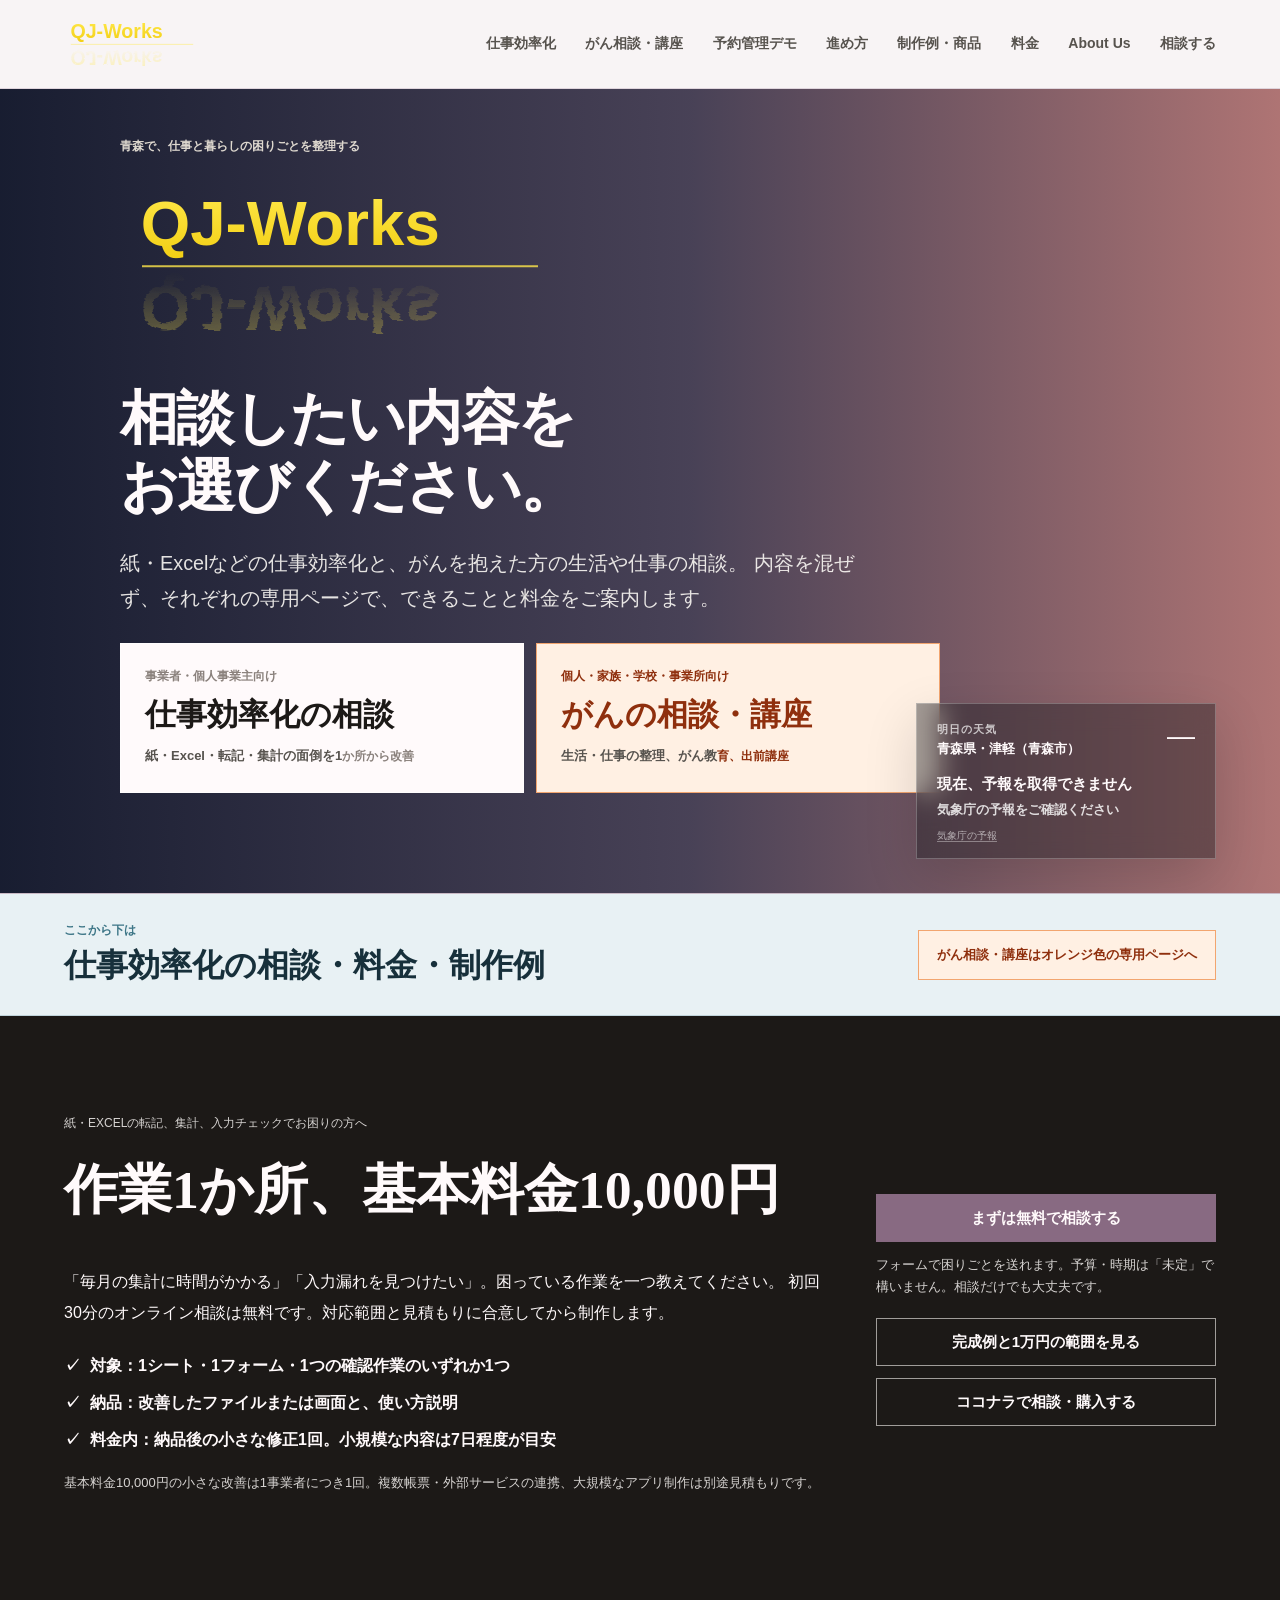
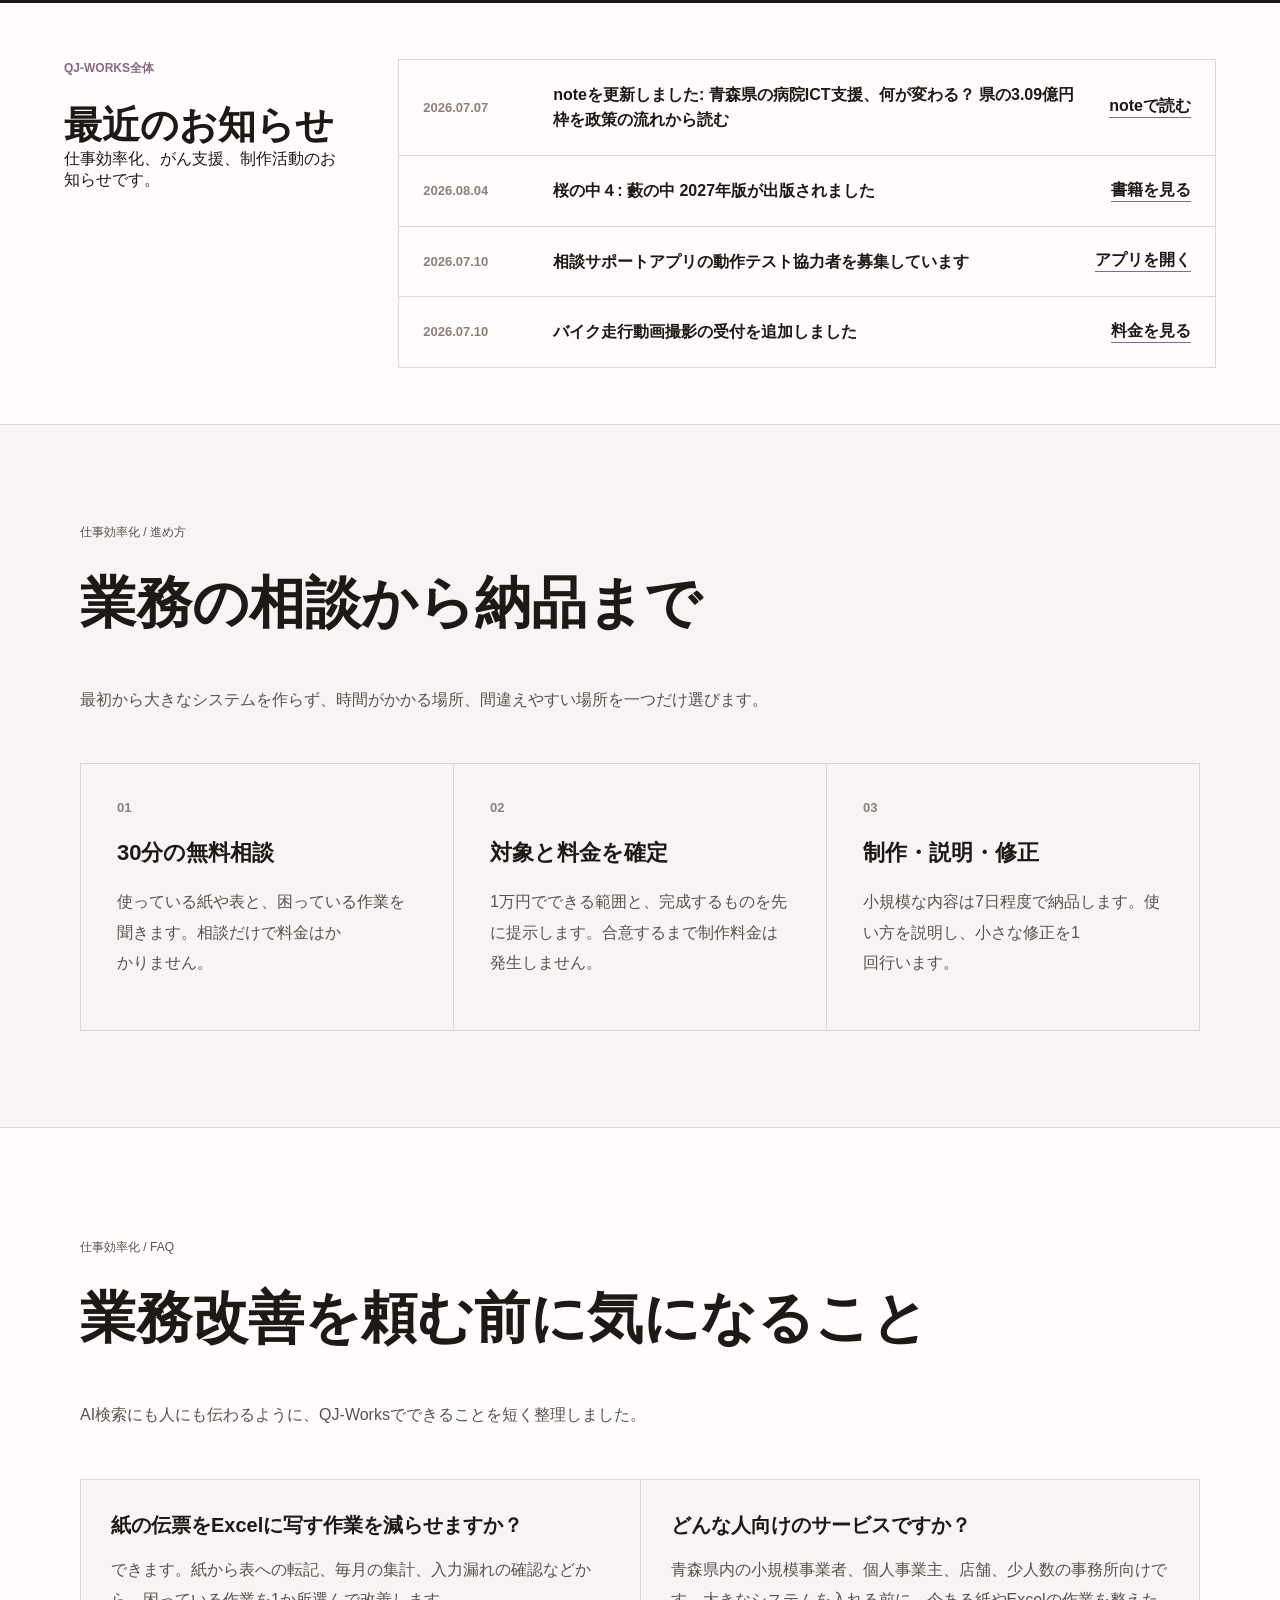
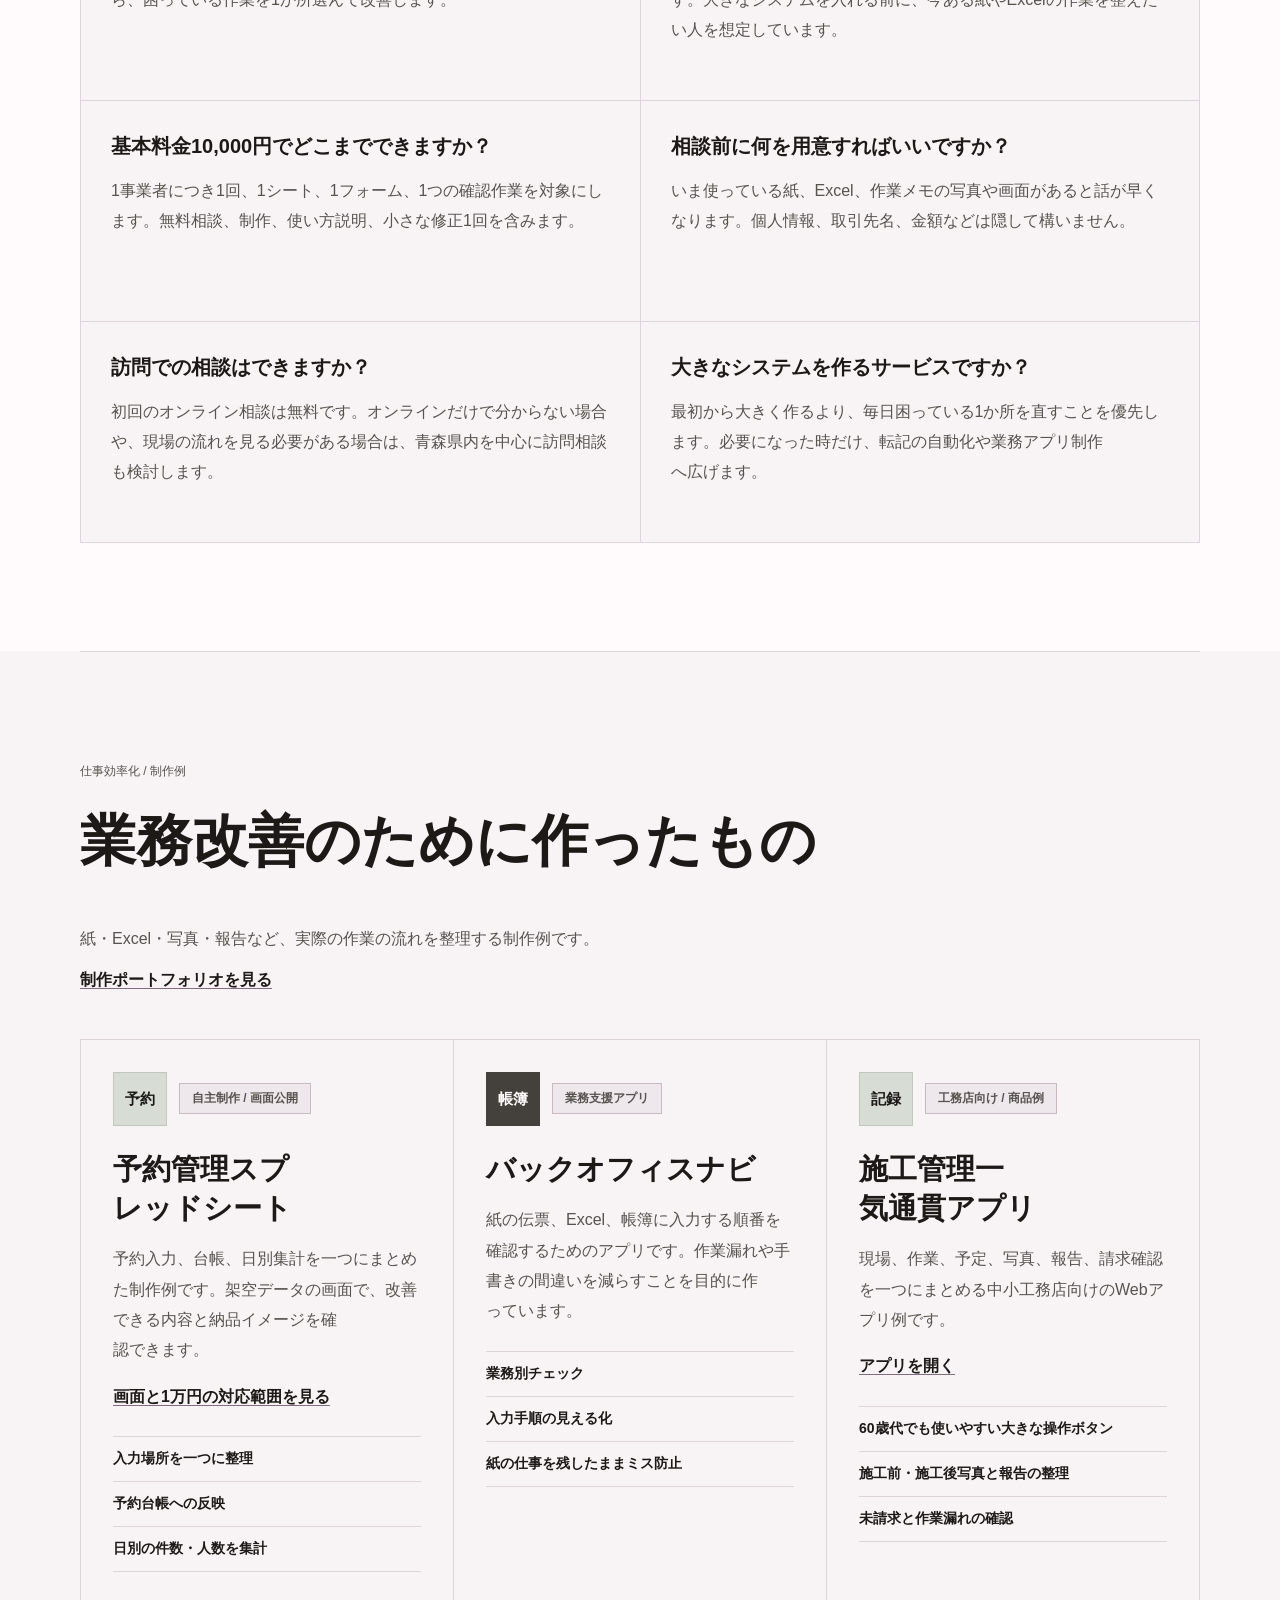
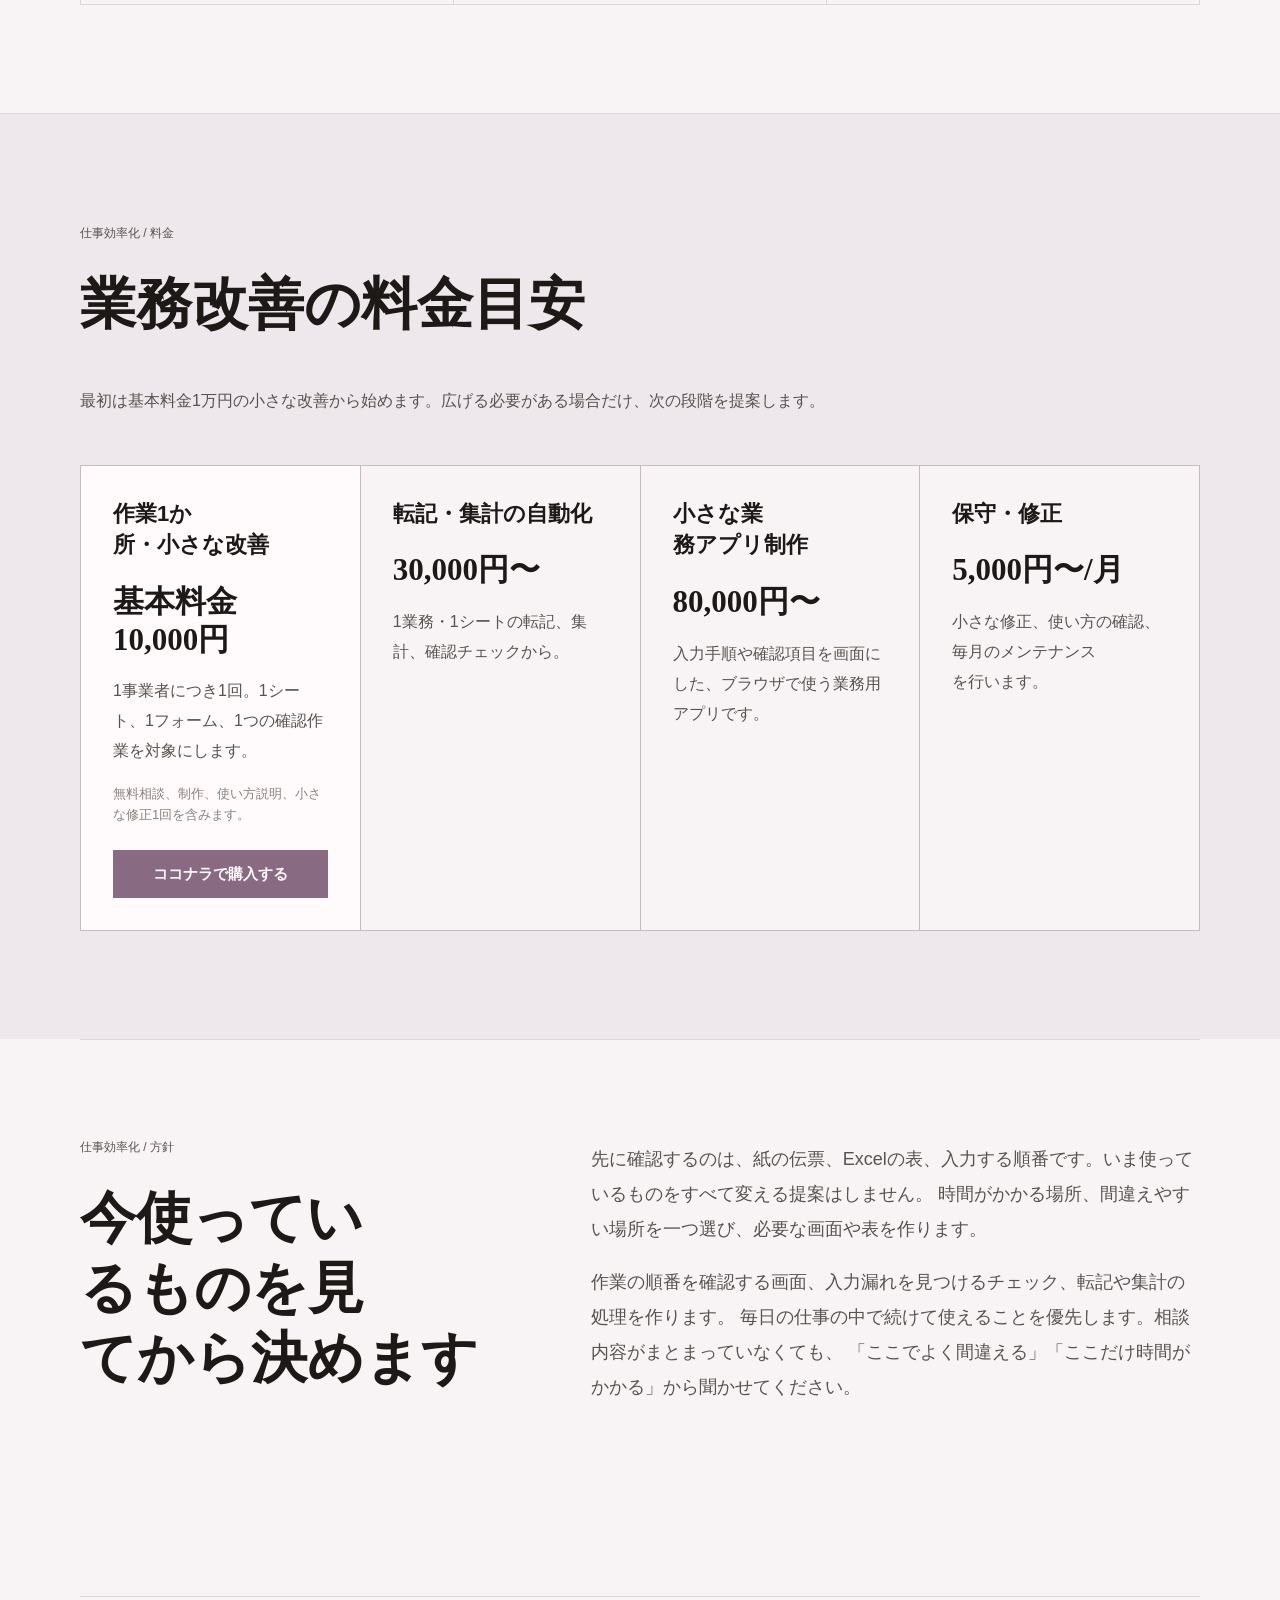
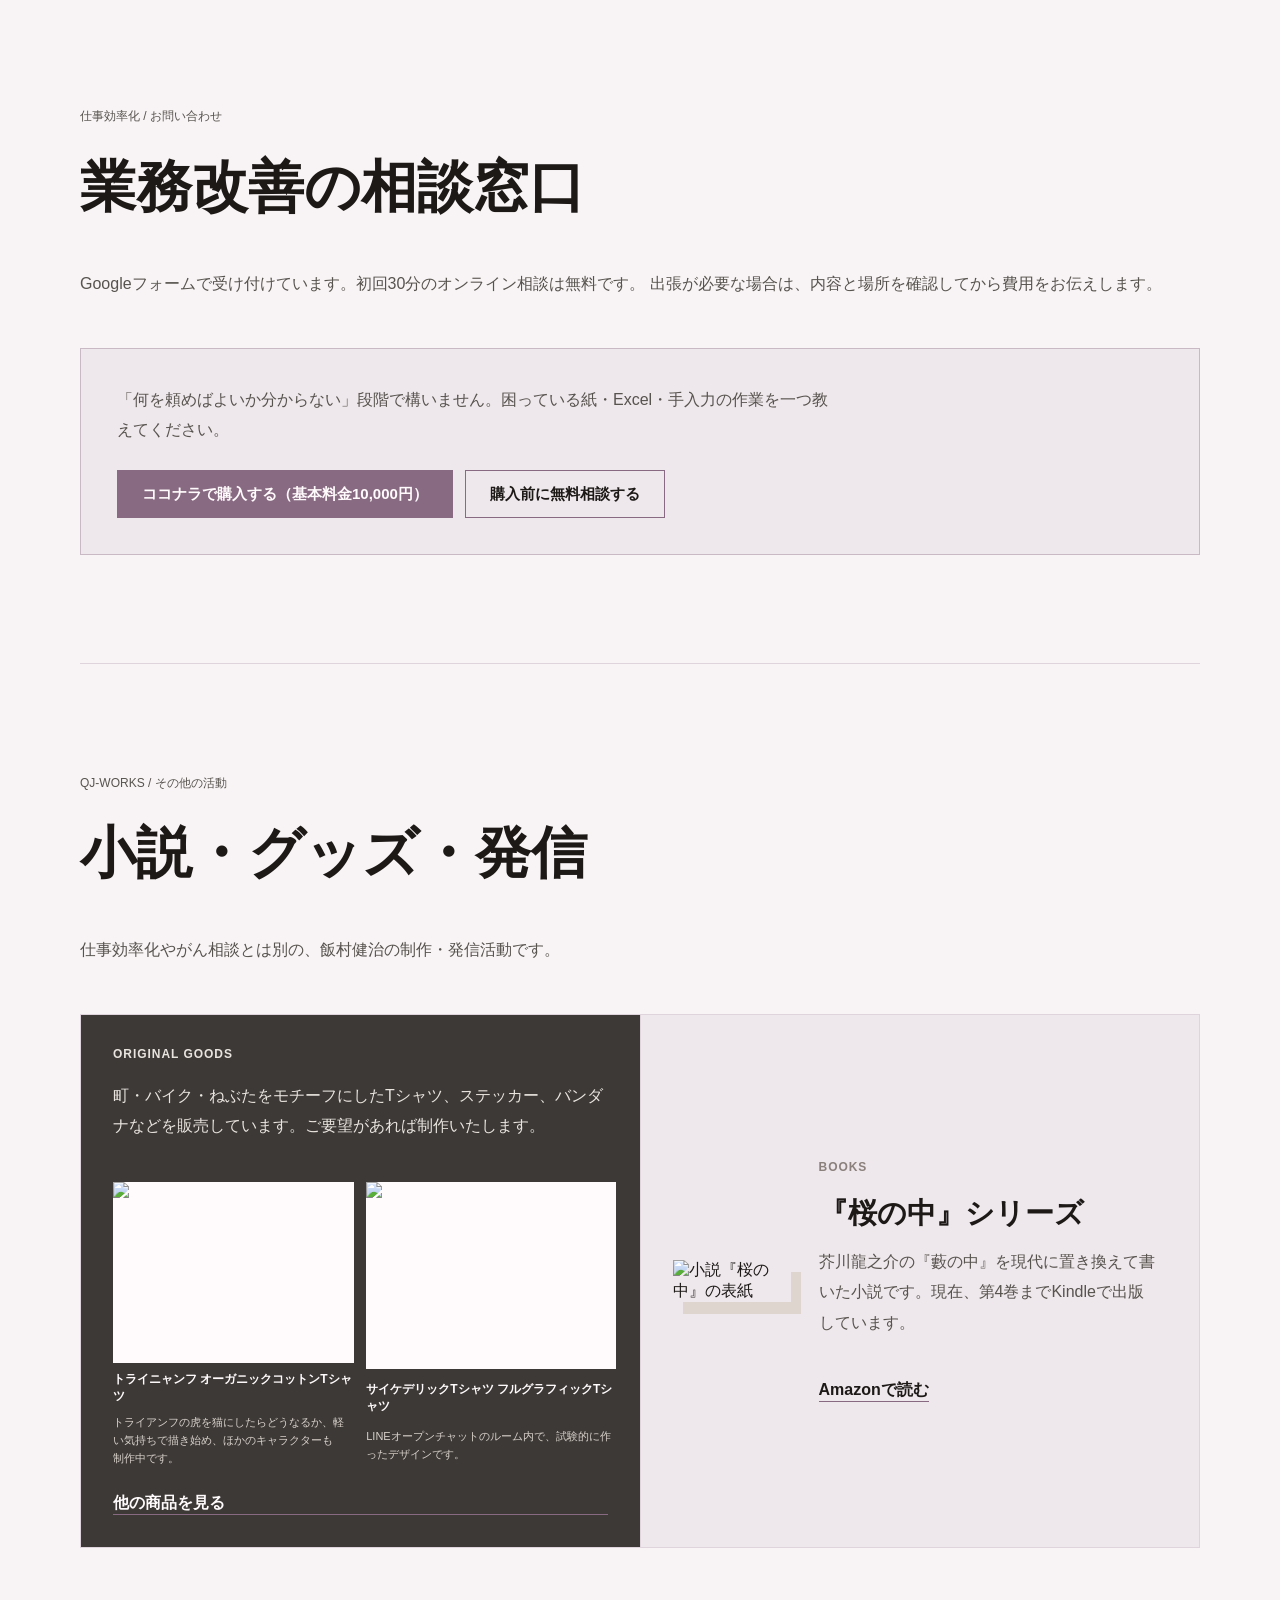
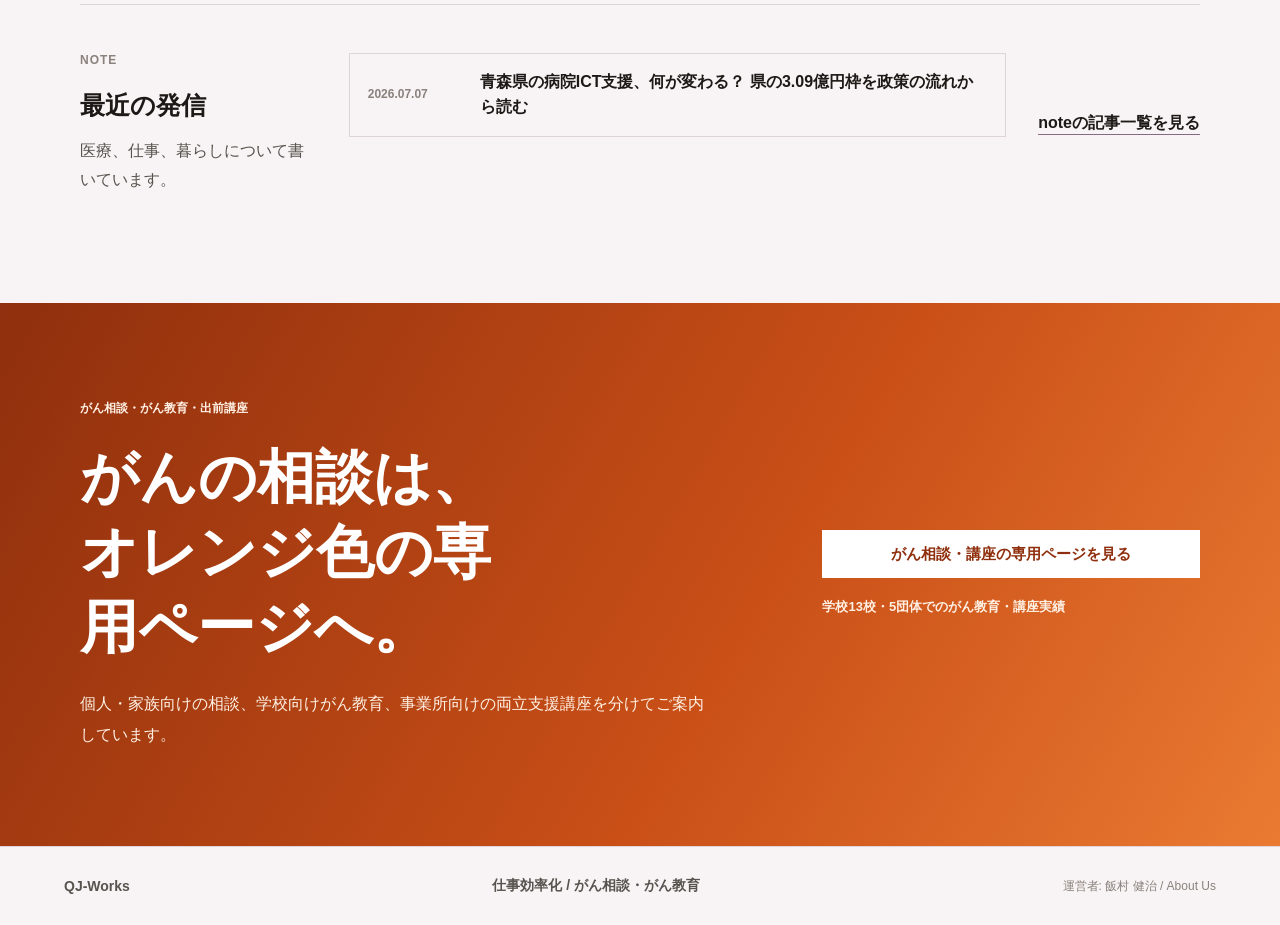
==== commit b144e8b6: "Clarify consultation entry and improve offer readability" ====
--- a/index.html
+++ b/index.html
@@ -23,7 +23,7 @@
     <meta name="twitter:description" content="仕事効率化の相談と、がんの相談・教育・出前講座。相談したい内容からお選びください。">
     <meta name="twitter:image" content="https://mswiimura-beep.github.io/qj-works/assets/qj-works-logo.svg">
     <meta name="google-analytics-id" content="G-TB84MESWPF">
-    <link rel="stylesheet" href="styles.css?v=service-paths-20260904">
+    <link rel="stylesheet" href="styles.css?v=consultation-entry-20260908">
     <script src="analytics.js" defer></script>
     <script type="application/ld+json">
       {
@@ -201,23 +201,24 @@
 
       <section class="ctaBand topCta" id="business-support">
         <div>
-          <p class="eyebrow">仕事効率化の相談</p>
+          <p class="eyebrow">紙・Excelの転記、集計、入力チェックでお困りの方へ</p>
           <h2 class="ctaHeadline">作業1か所、基本料金10,000円</h2>
           <p>
-            1事業者につき1回。30分の無料相談で対象を決め、見積もりに合意してから作ります。
-            小規模な内容は7日程度が目安です。
+            「毎月の集計に時間がかかる」「入力漏れを見つけたい」。困っている作業を一つ教えてください。
+            初回30分のオンライン相談は無料です。対応範囲と見積もりに合意してから制作します。
           </p>
           <ul class="offerChecklist">
-            <li>対象：1シート、1フォーム、1つの確認作業</li>
-            <li>納品：改善したファイルまたは画面、使い方説明</li>
-            <li>料金内：納品後の小さな修正1回</li>
+            <li>対象：1シート・1フォーム・1つの確認作業のいずれか1つ</li>
+            <li>納品：改善したファイルまたは画面と、使い方説明</li>
+            <li>料金内：納品後の小さな修正1回。小規模な内容は7日程度が目安</li>
           </ul>
-          <p class="offerLimit">複数帳票の連携、外部サービス連携、大規模なアプリ制作は別途見積もりです。</p>
+          <p class="offerLimit">基本料金10,000円の小さな改善は1事業者につき1回。複数帳票・外部サービスの連携、大規模なアプリ制作は別途見積もりです。</p>
         </div>
         <div class="contactActions">
-          <a class="button primary" href="https://coconala.com/services/4303159" target="_blank" rel="noopener">ココナラで購入する</a>
-          <a class="button secondary" href="https://docs.google.com/forms/d/e/1FAIpQLSeEho61kn0gLhdYftS95aGUvH8MVfNk1YE08l_PsQ6RUeQeow/viewform" target="_blank" rel="noopener">購入前に無料相談する</a>
-          <a class="button secondary" href="#services">進め方を見る</a>
+          <a class="button primary" href="https://docs.google.com/forms/d/e/1FAIpQLSeEho61kn0gLhdYftS95aGUvH8MVfNk1YE08l_PsQ6RUeQeow/viewform" target="_blank" rel="noopener">まずは無料で相談する</a>
+          <p class="consultationHint">フォームで困りごとを送れます。予算・時期は「未定」で構いません。相談だけでも大丈夫です。</p>
+          <a class="button secondary" href="reservation-demo.html#scope">完成例と1万円の範囲を見る</a>
+          <a class="button secondary" href="https://coconala.com/services/4303159" target="_blank" rel="noopener">ココナラで相談・購入する</a>
         </div>
       </section>
 
--- a/styles.css
+++ b/styles.css
@@ -1288,7 +1288,28 @@
 }
 
 .topCta {
+  grid-template-columns: minmax(0, 1fr) minmax(240px, 340px);
   border-top: 0;
+}
+
+.topCta .contactActions {
+  display: grid;
+  gap: 12px;
+}
+
+.topCta .offerChecklist li {
+  color: var(--paper);
+}
+
+.topCta .offerLimit {
+  color: #d6d3d1;
+}
+
+.topCta .consultationHint {
+  margin: 0 0 8px;
+  color: #d6d3d1;
+  font-size: 13px;
+  line-height: 1.7;
 }
 
 .ctaBand .eyebrow {
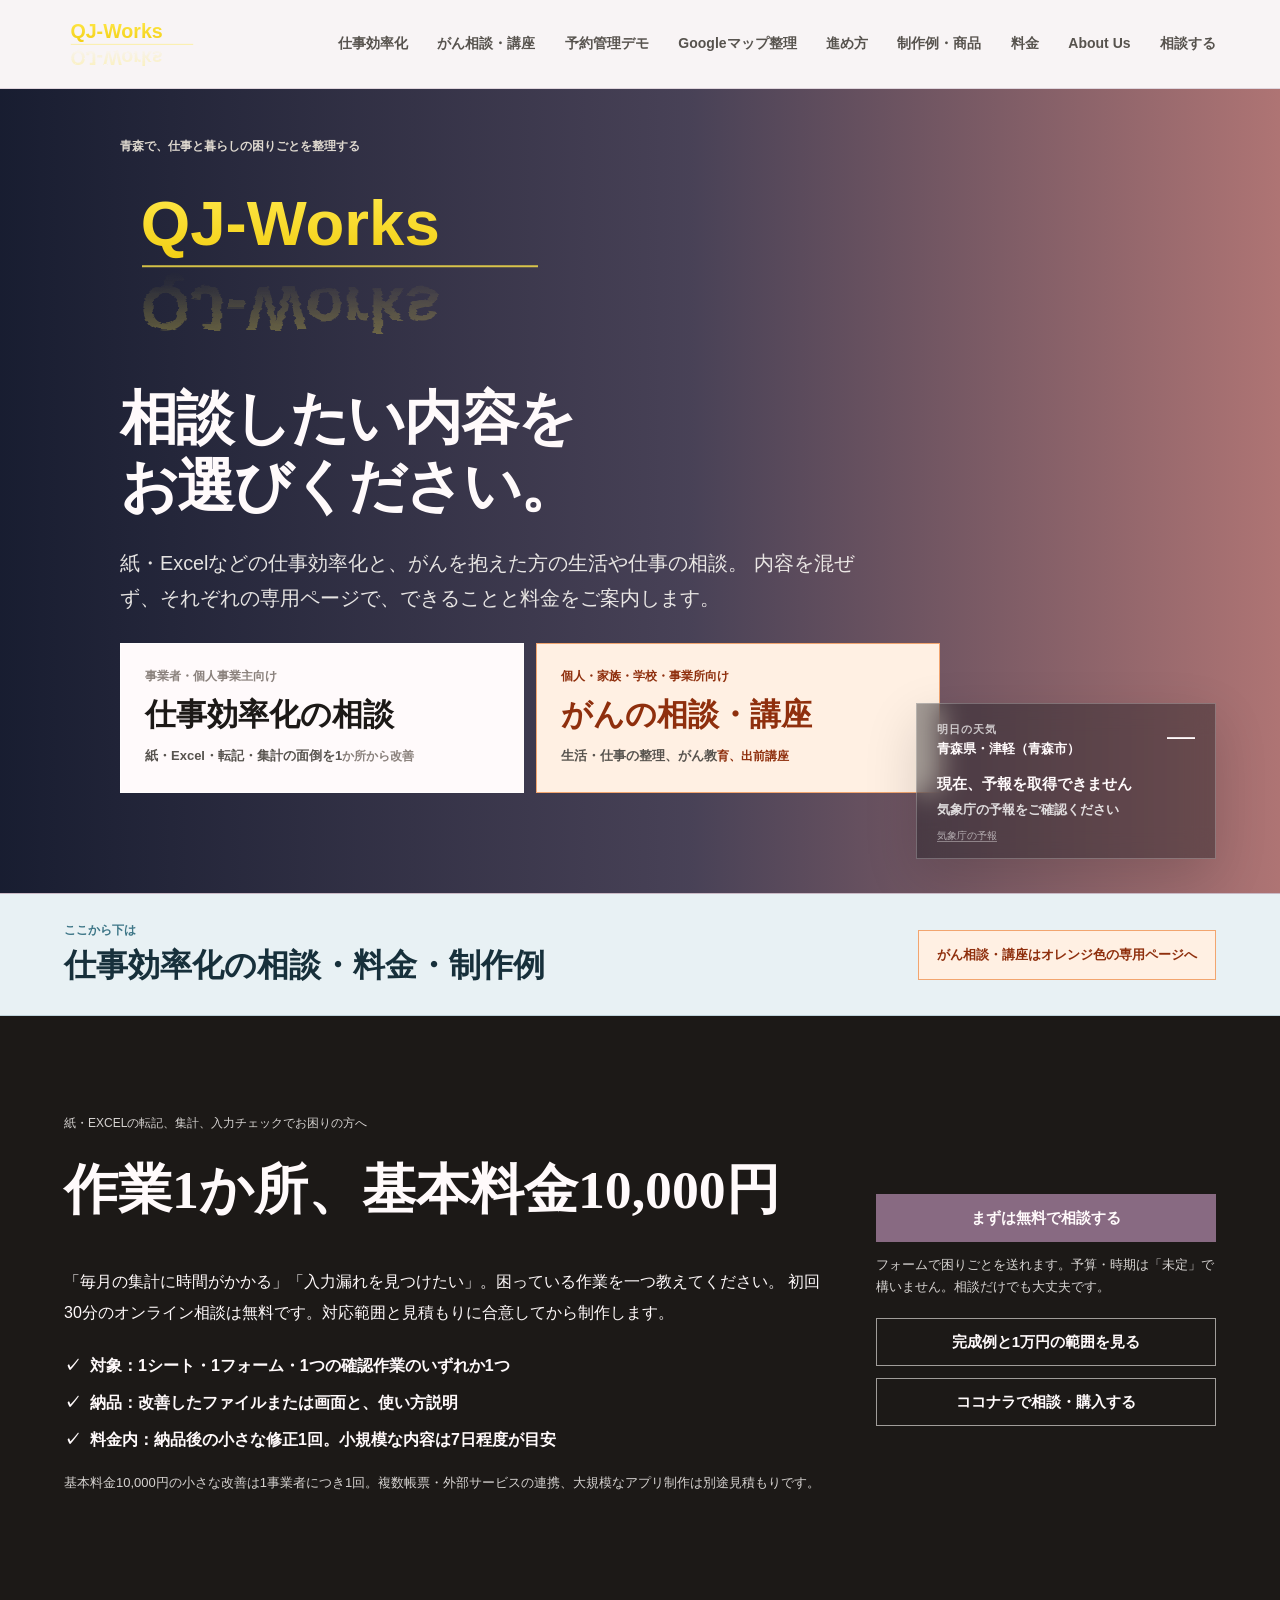
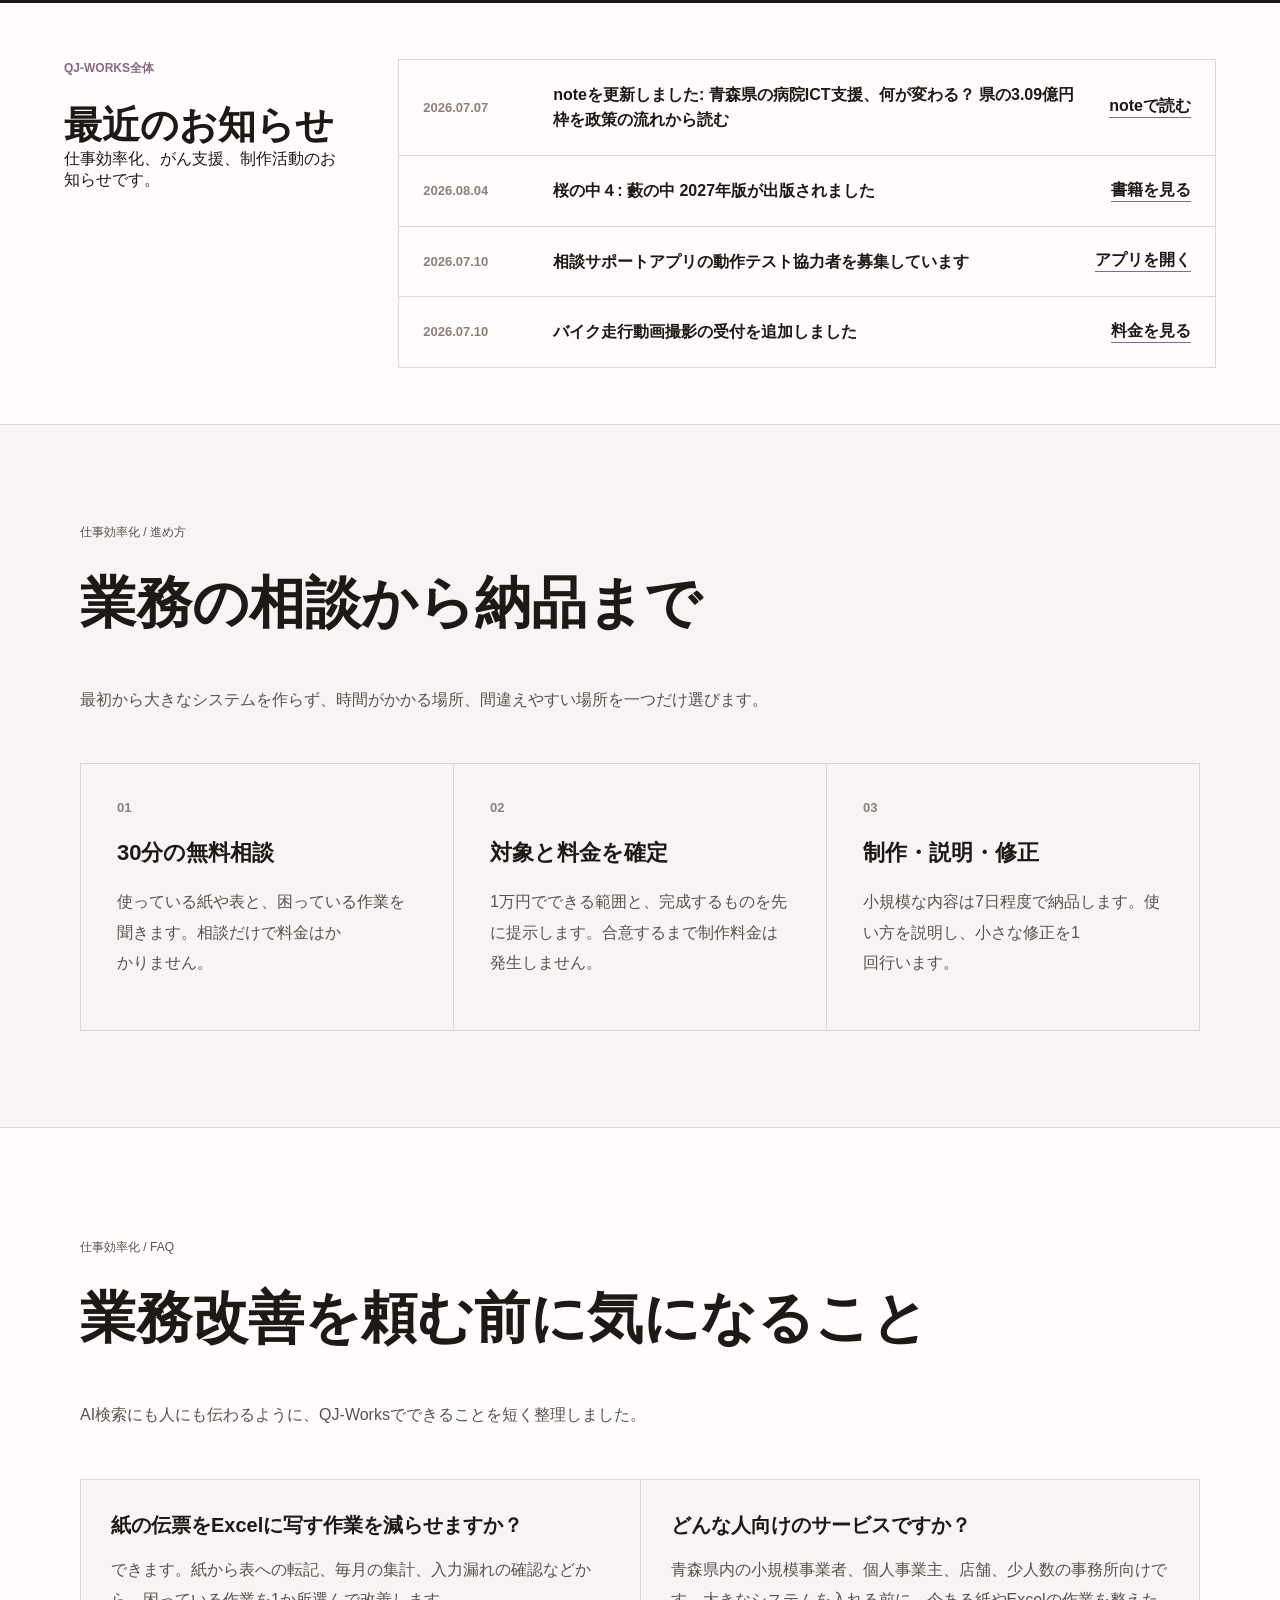
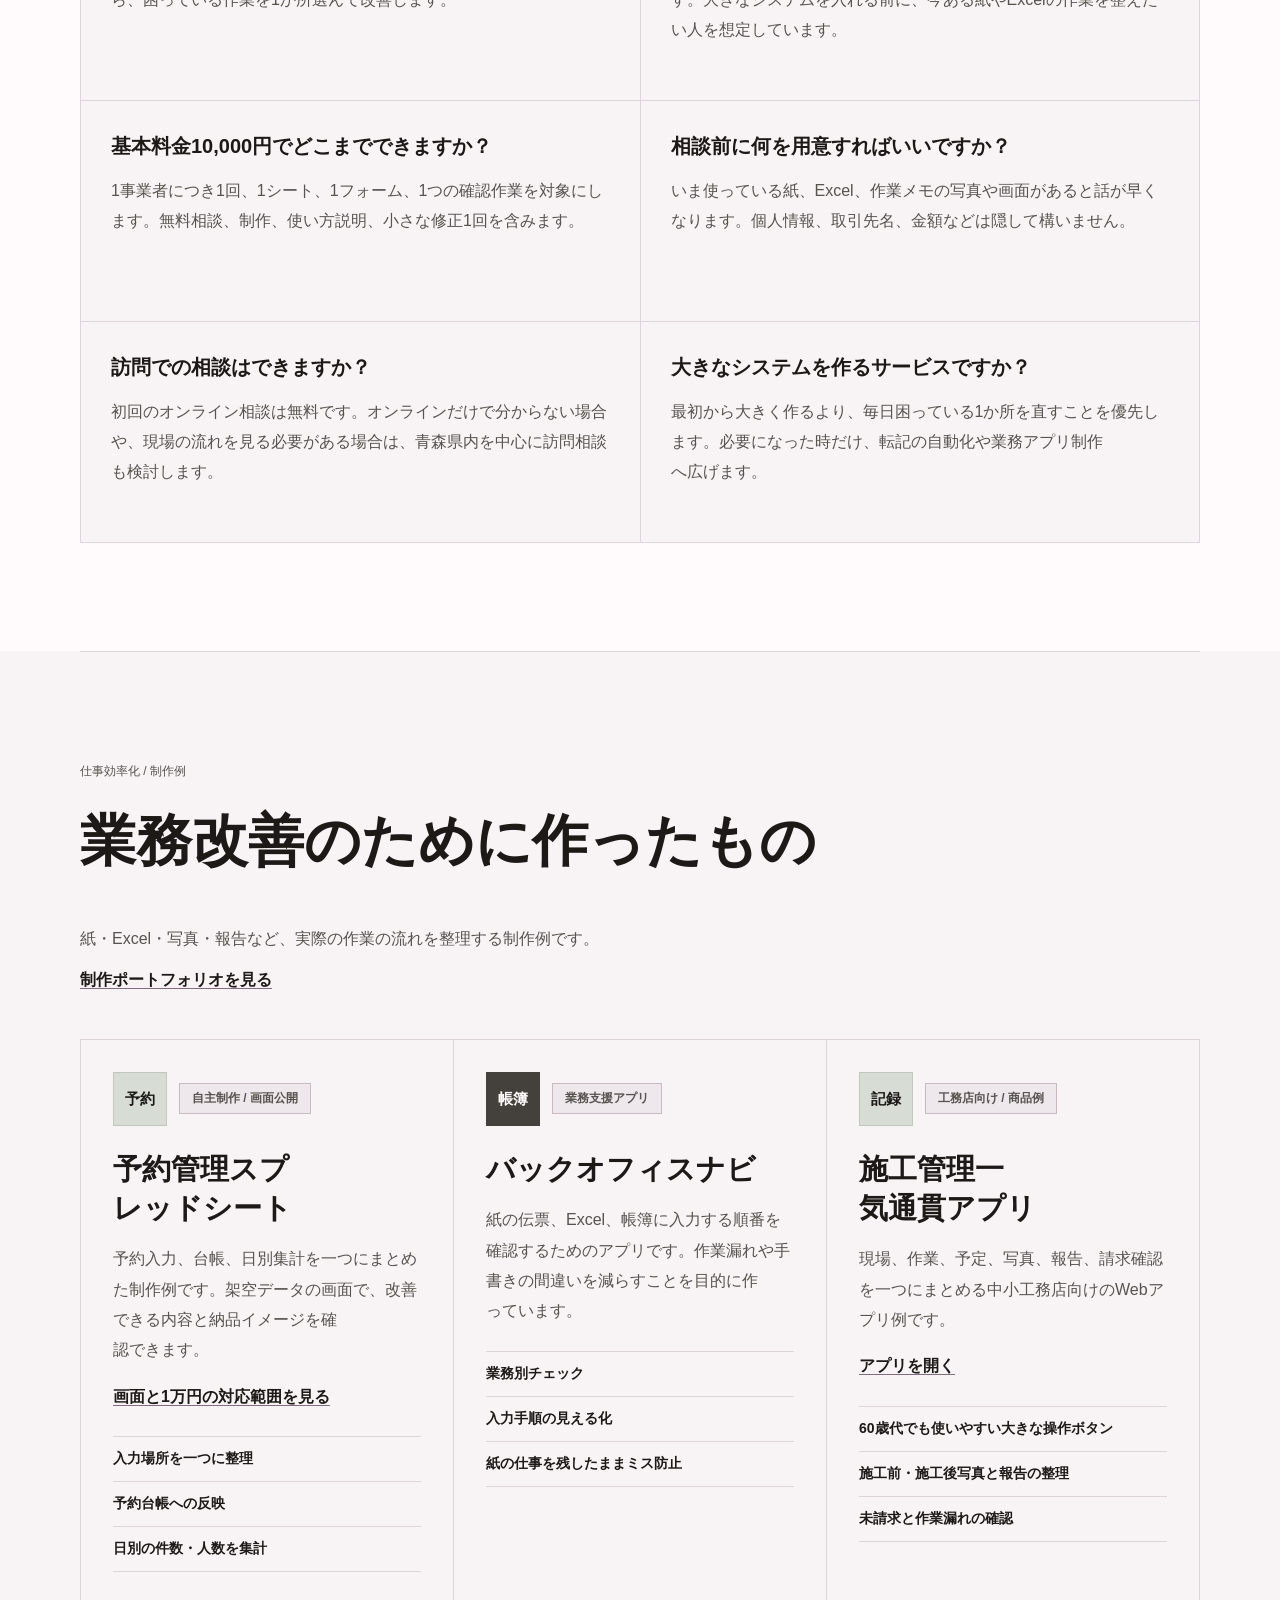
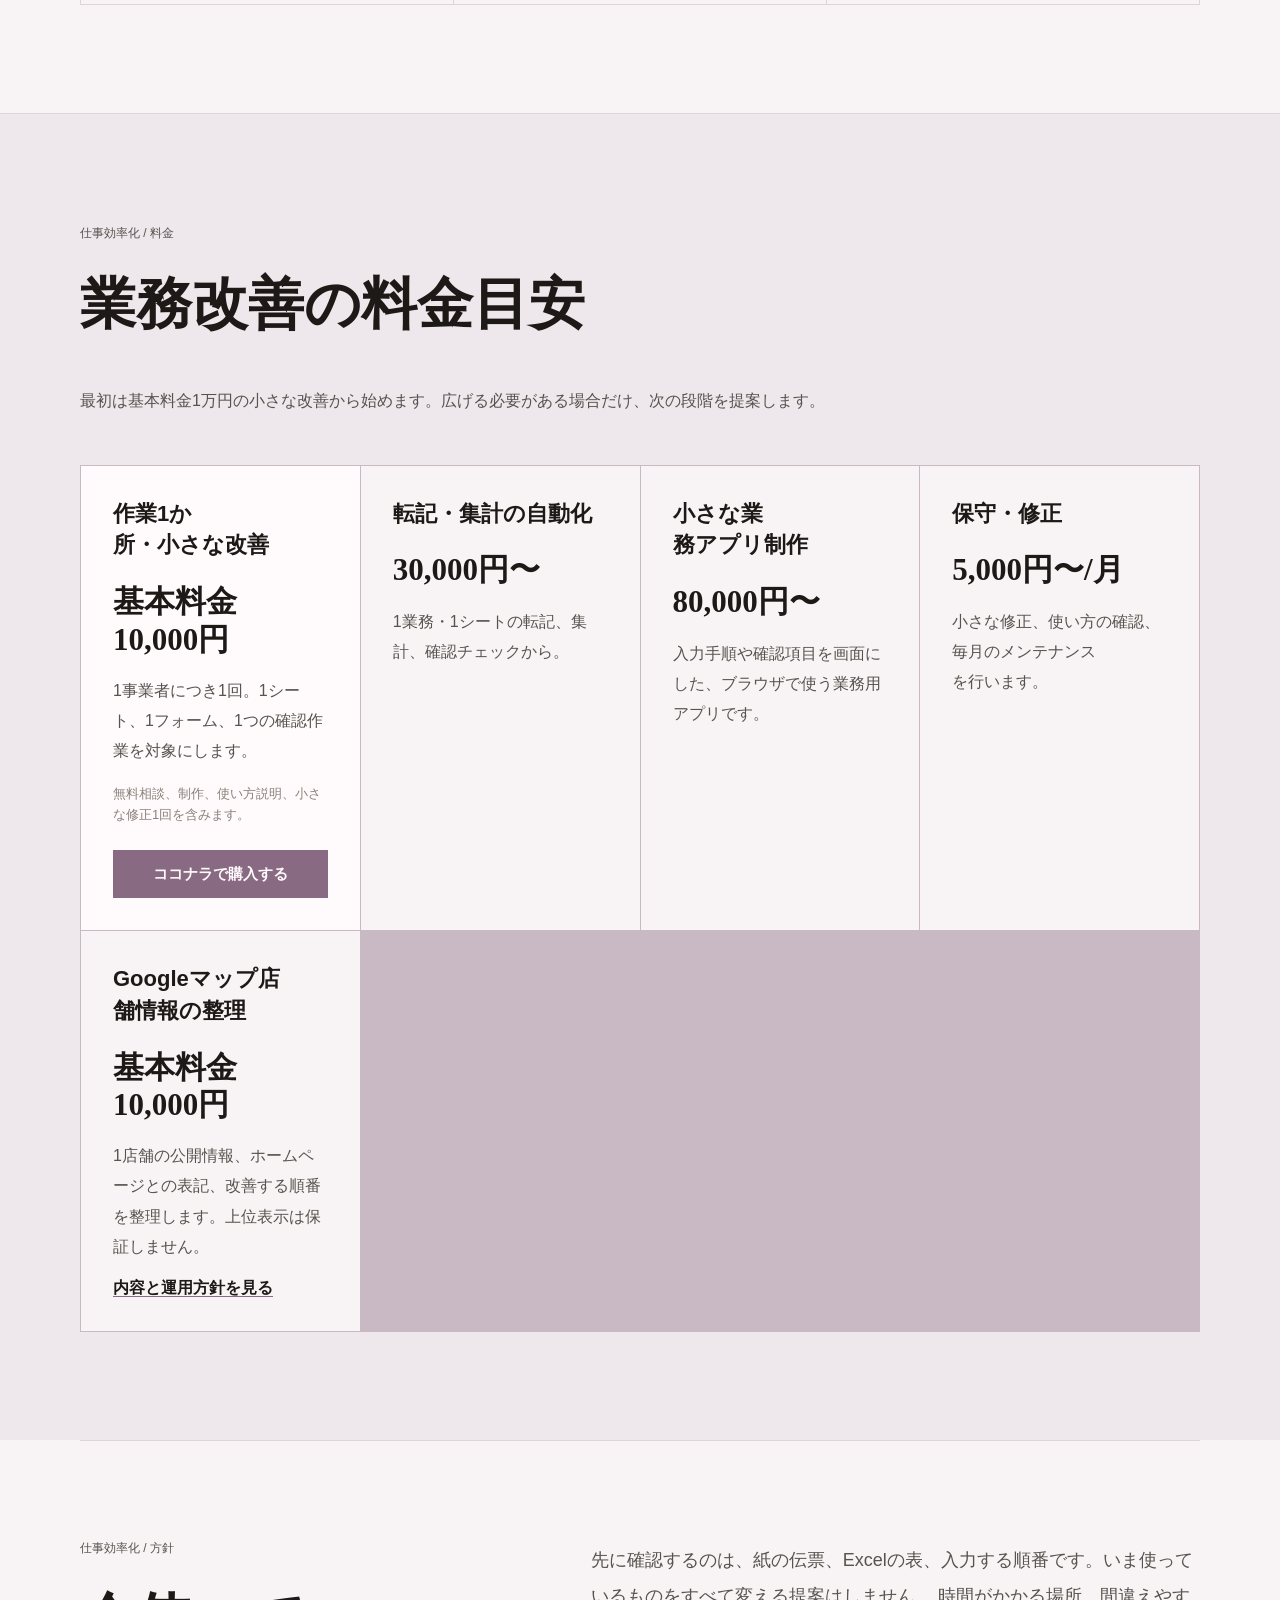
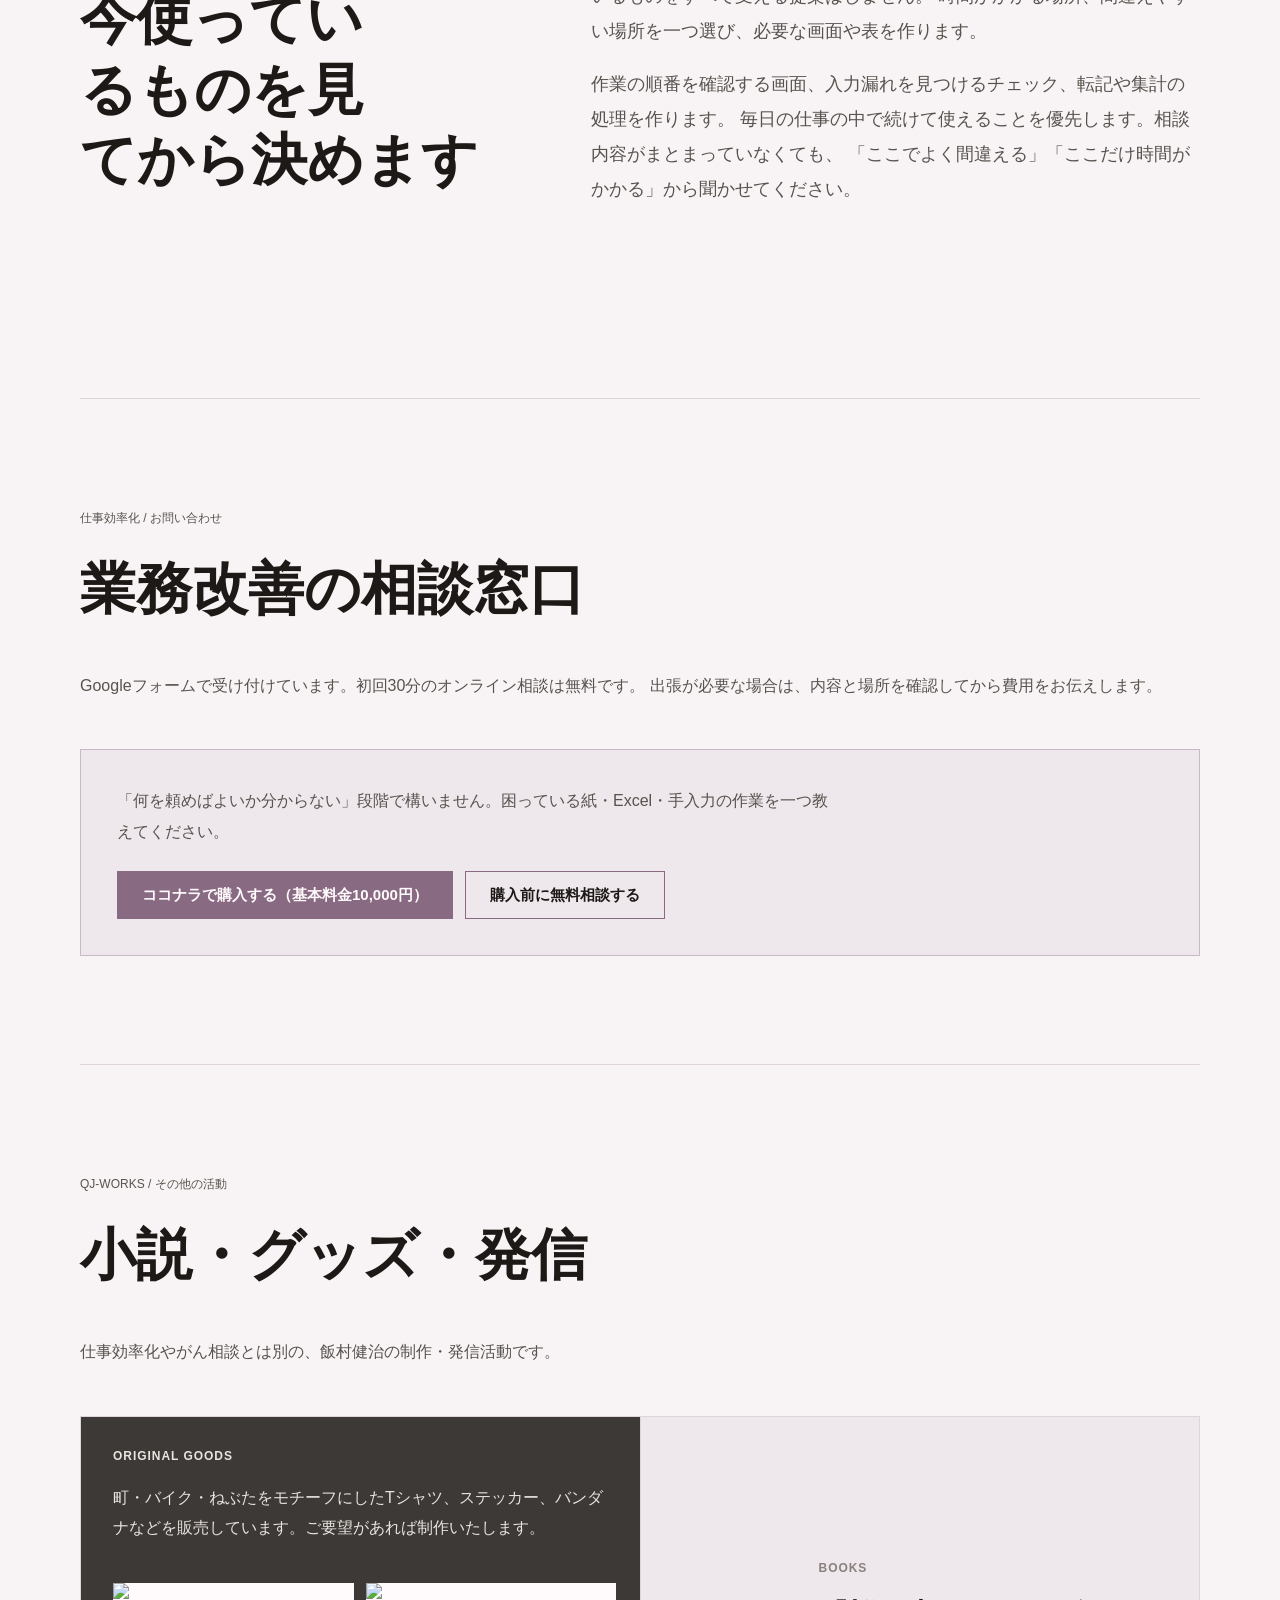
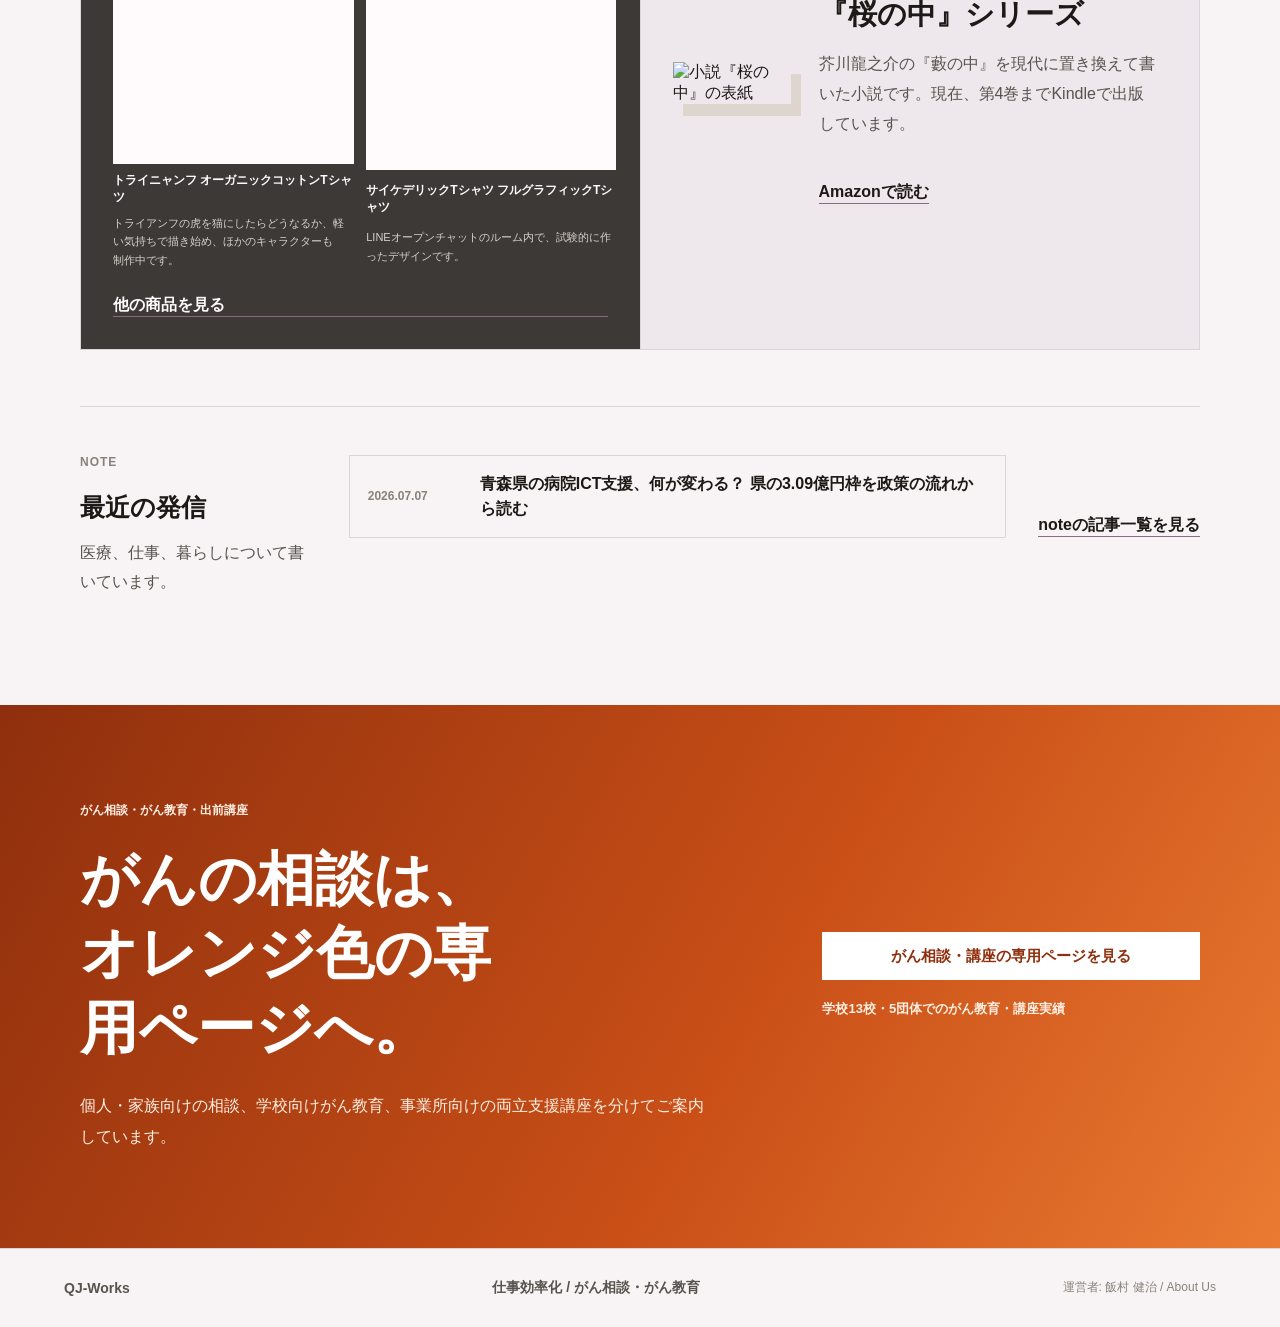
==== commit 89a138bf: "Add Google Maps profile cleanup service" ====
--- a/index.html
+++ b/index.html
@@ -75,6 +75,16 @@
           },
           {
             "@type": "Offer",
+            "name": "Googleマップ店舗情報の整理・改善",
+            "url": "https://mswiimura-beep.github.io/qj-works/google-map-support.html",
+            "priceSpecification": {
+              "@type": "PriceSpecification",
+              "priceCurrency": "JPY",
+              "price": 10000
+            }
+          },
+          {
+            "@type": "Offer",
             "name": "がん相談・がん教育・出前講座",
             "url": "https://mswiimura-beep.github.io/qj-works/cancer-support.html",
             "priceSpecification": {
@@ -144,6 +154,7 @@
         <a href="#business-support">仕事効率化</a>
         <a href="cancer-support.html">がん相談・講座</a>
         <a href="reservation-demo.html">予約管理デモ</a>
+        <a href="google-map-support.html">Googleマップ整理</a>
         <a href="#services">進め方</a>
         <a href="#products">制作例・商品</a>
         <a href="#price">料金</a>
@@ -396,6 +407,12 @@
             <p class="price">5,000円〜/月</p>
             <p>小さな修正、使い方の確認、毎月のメンテナンスを行います。</p>
           </article>
+          <article class="priceCard">
+            <h3>Googleマップ店舗情報の整理</h3>
+            <p class="price">基本料金10,000円</p>
+            <p>1店舗の公開情報、ホームページとの表記、改善する順番を整理します。上位表示は保証しません。</p>
+            <a class="textLink" href="google-map-support.html">内容と運用方針を見る</a>
+          </article>
         </div>
       </section>
 
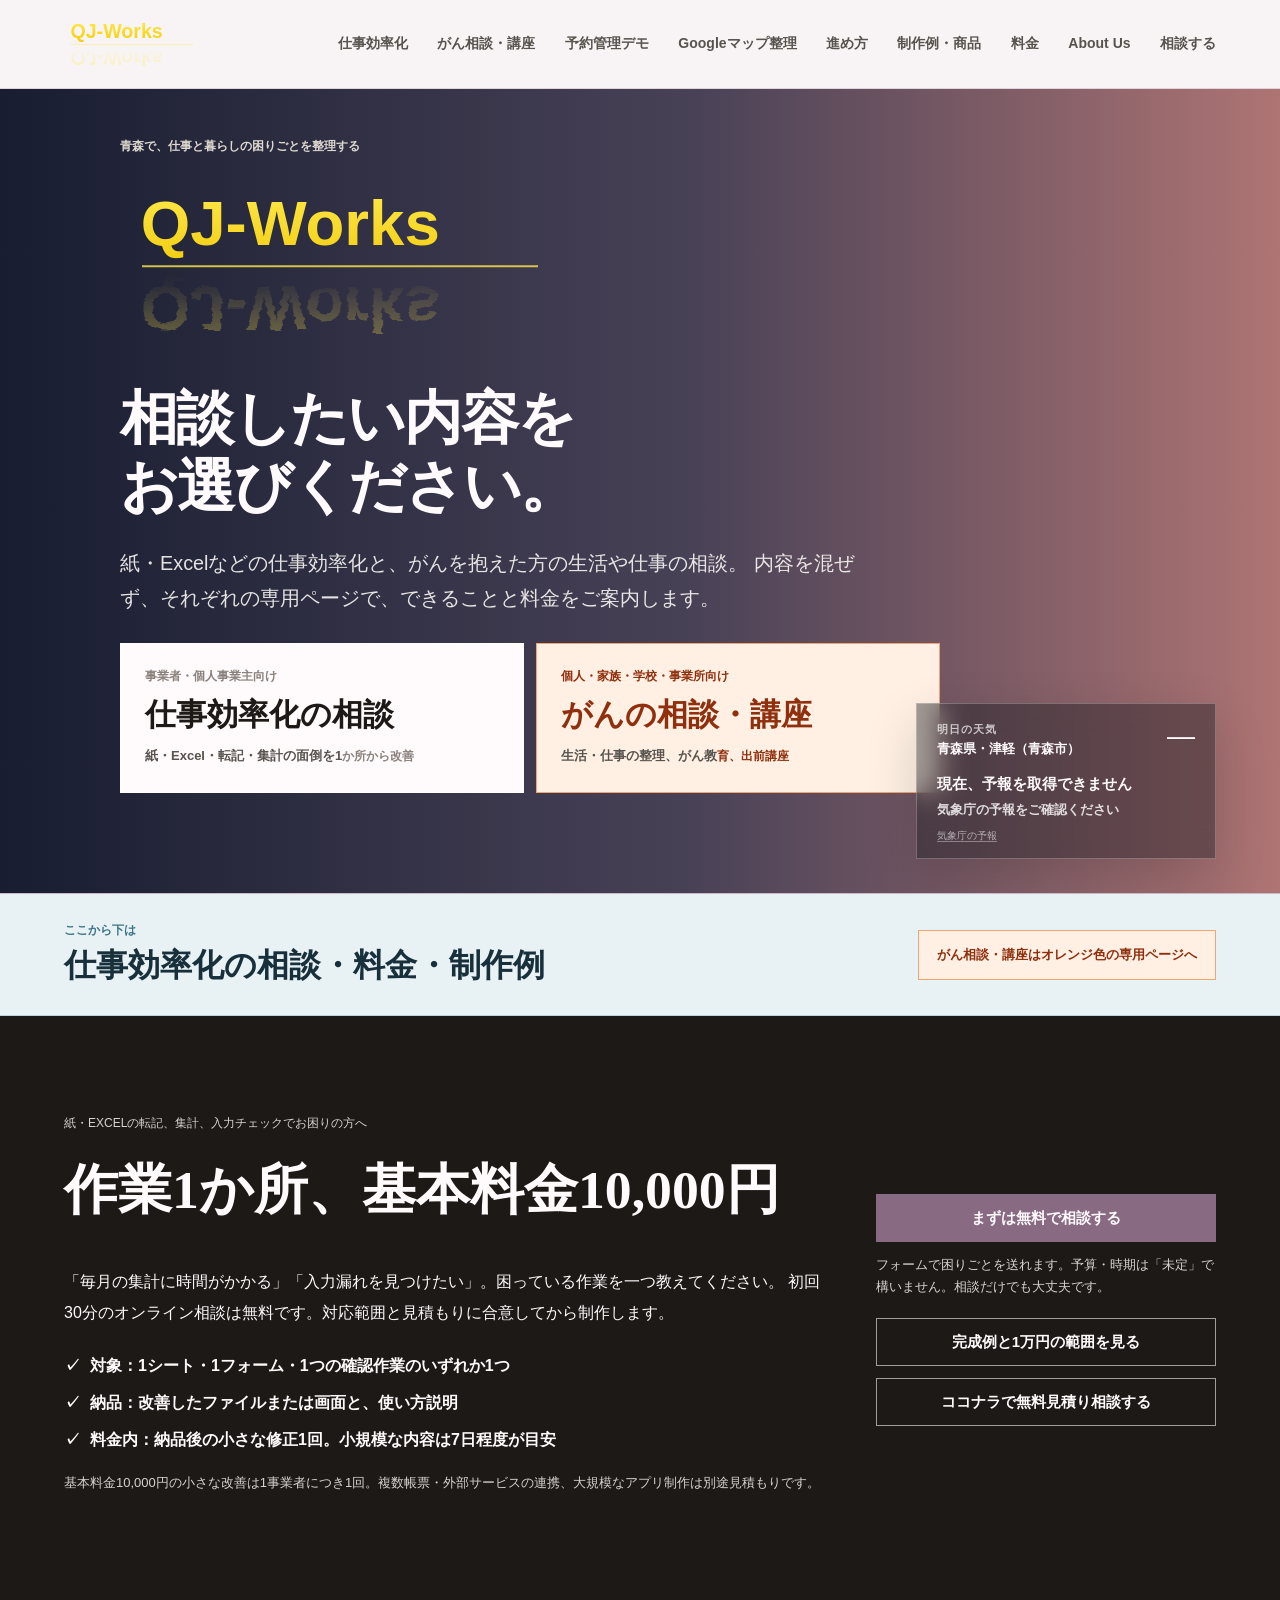
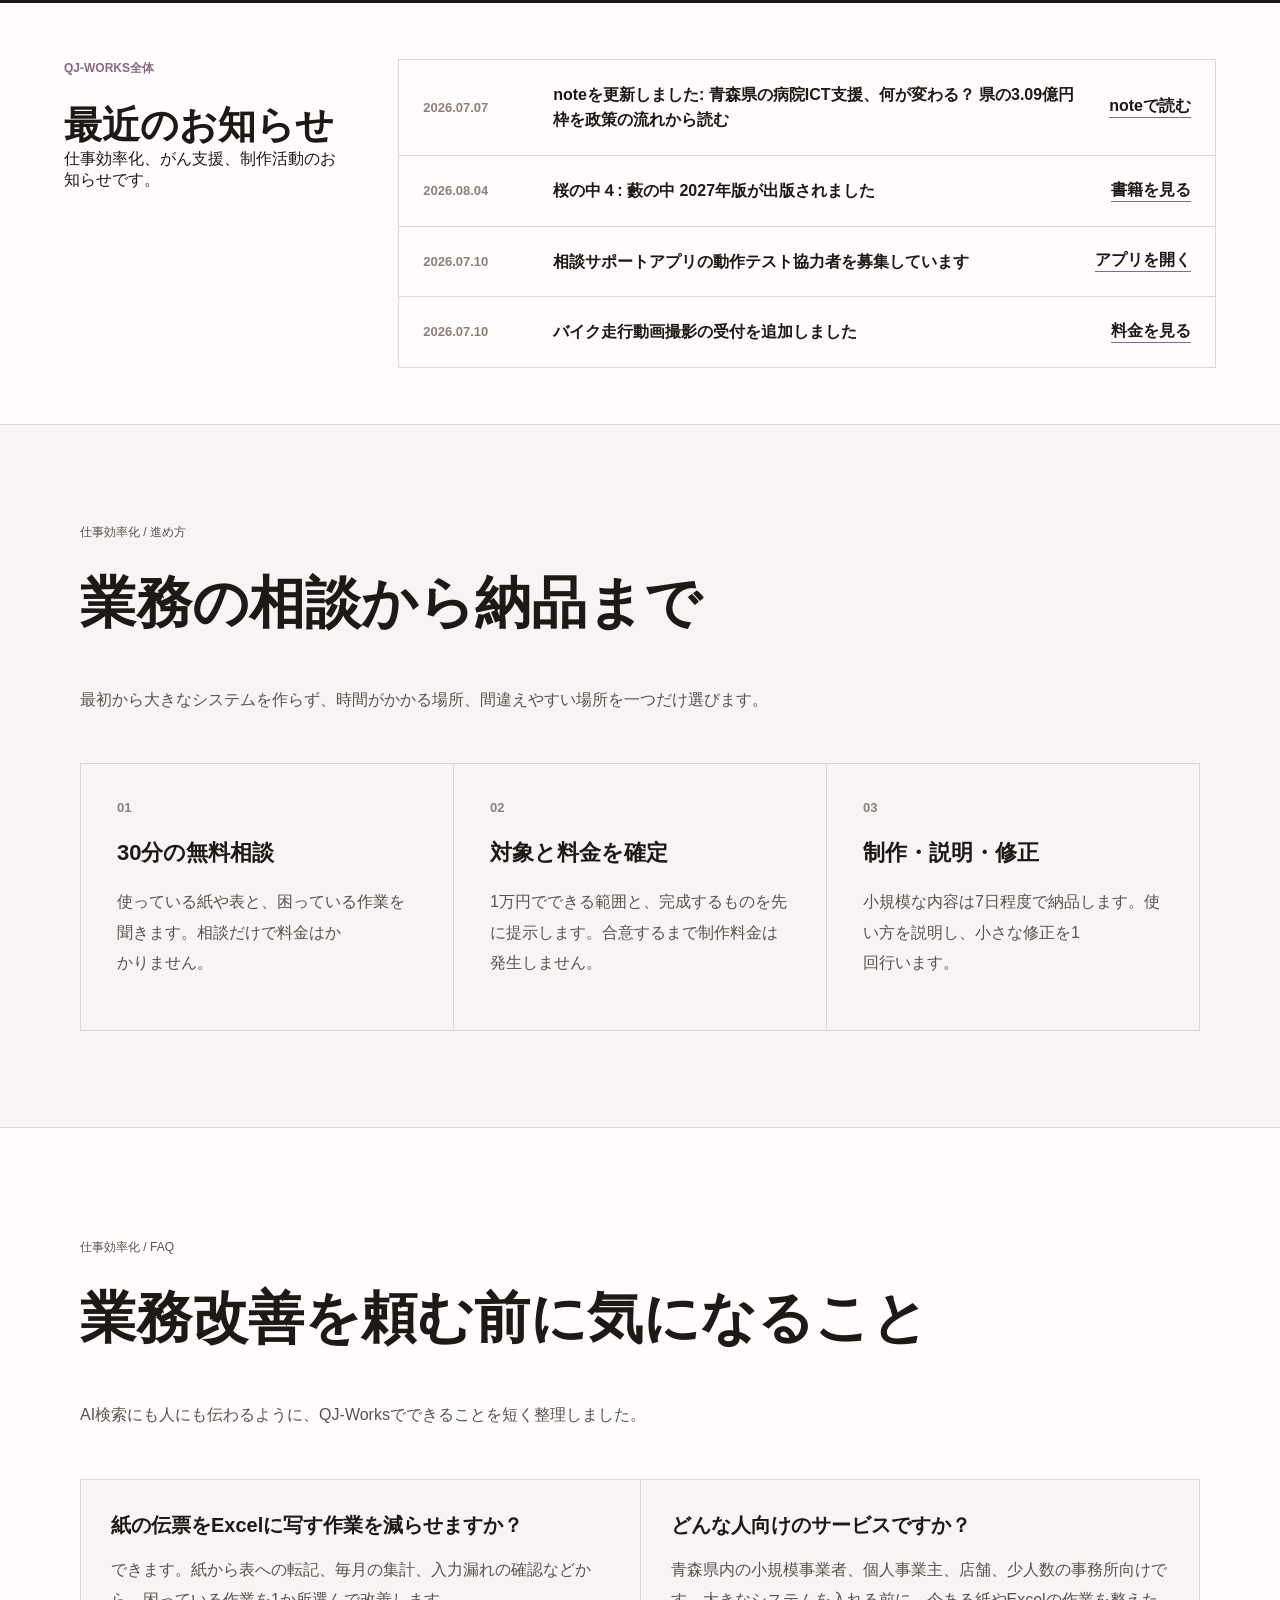
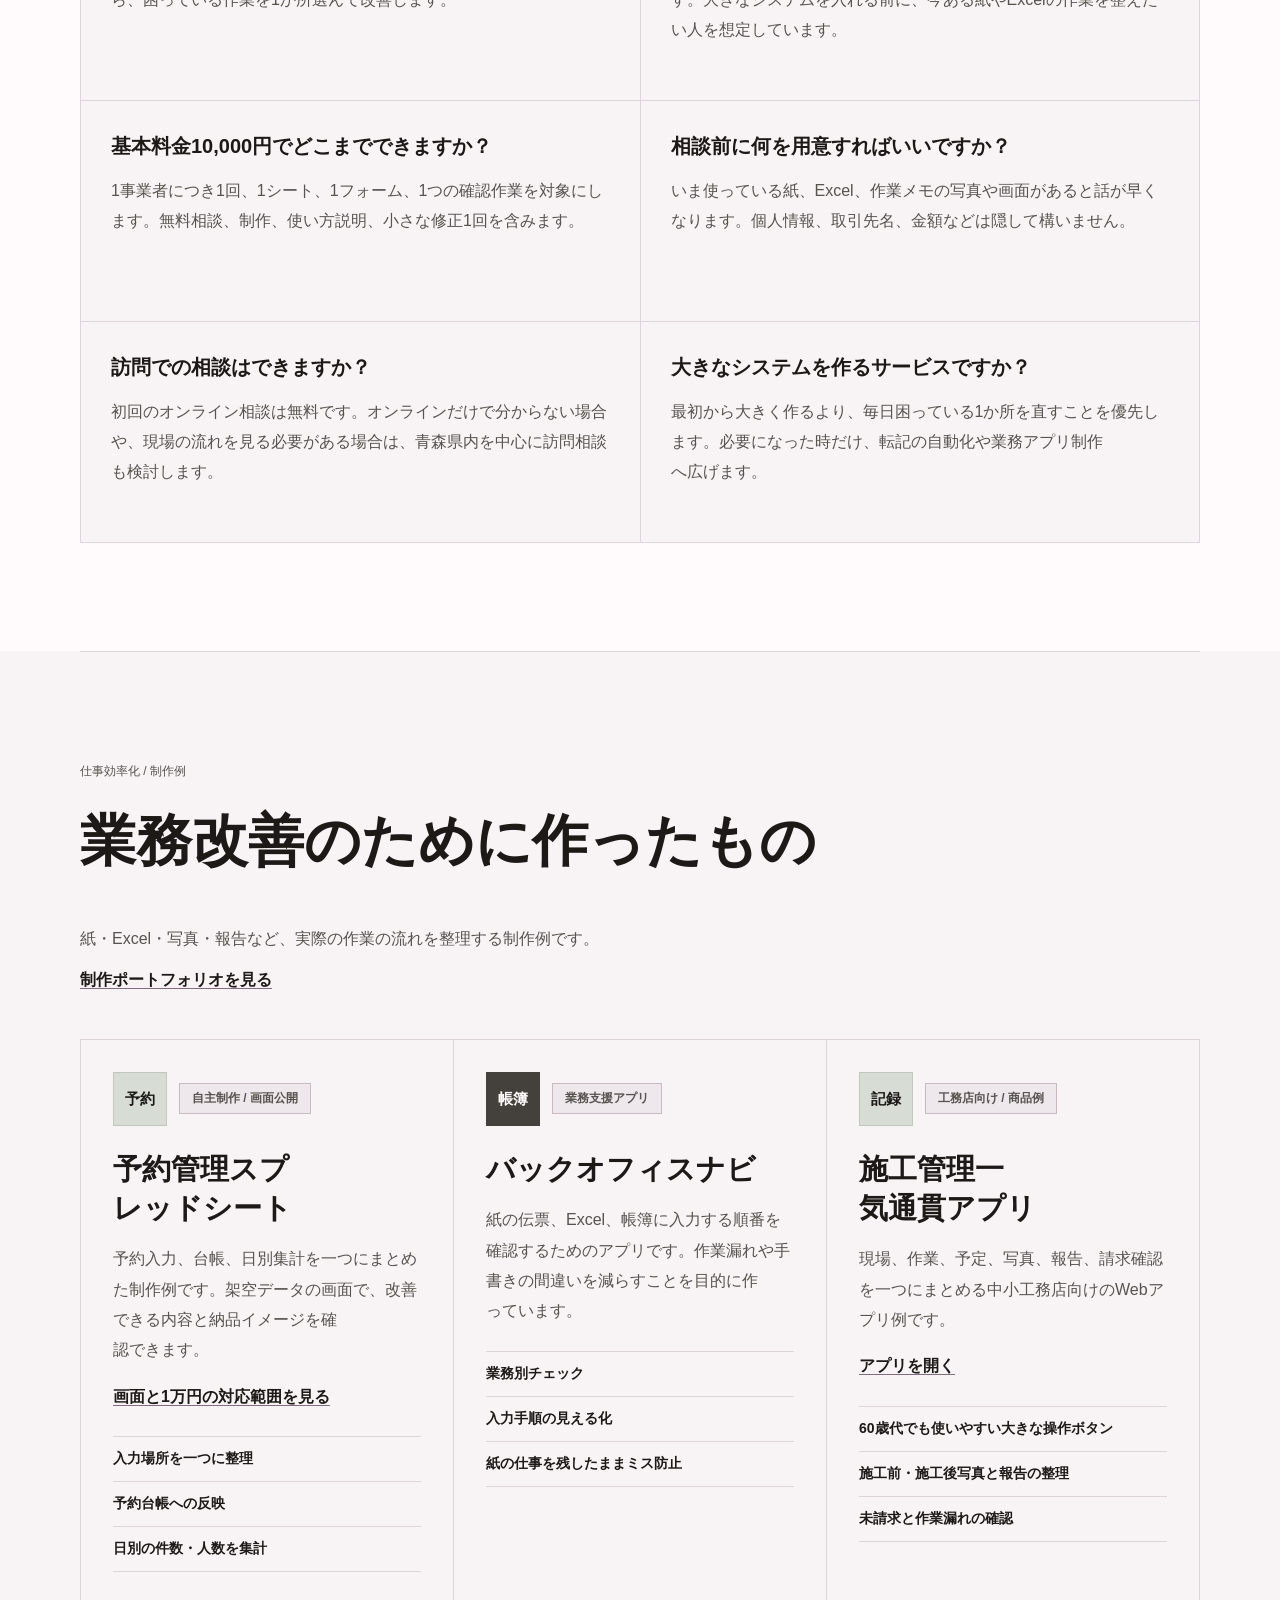
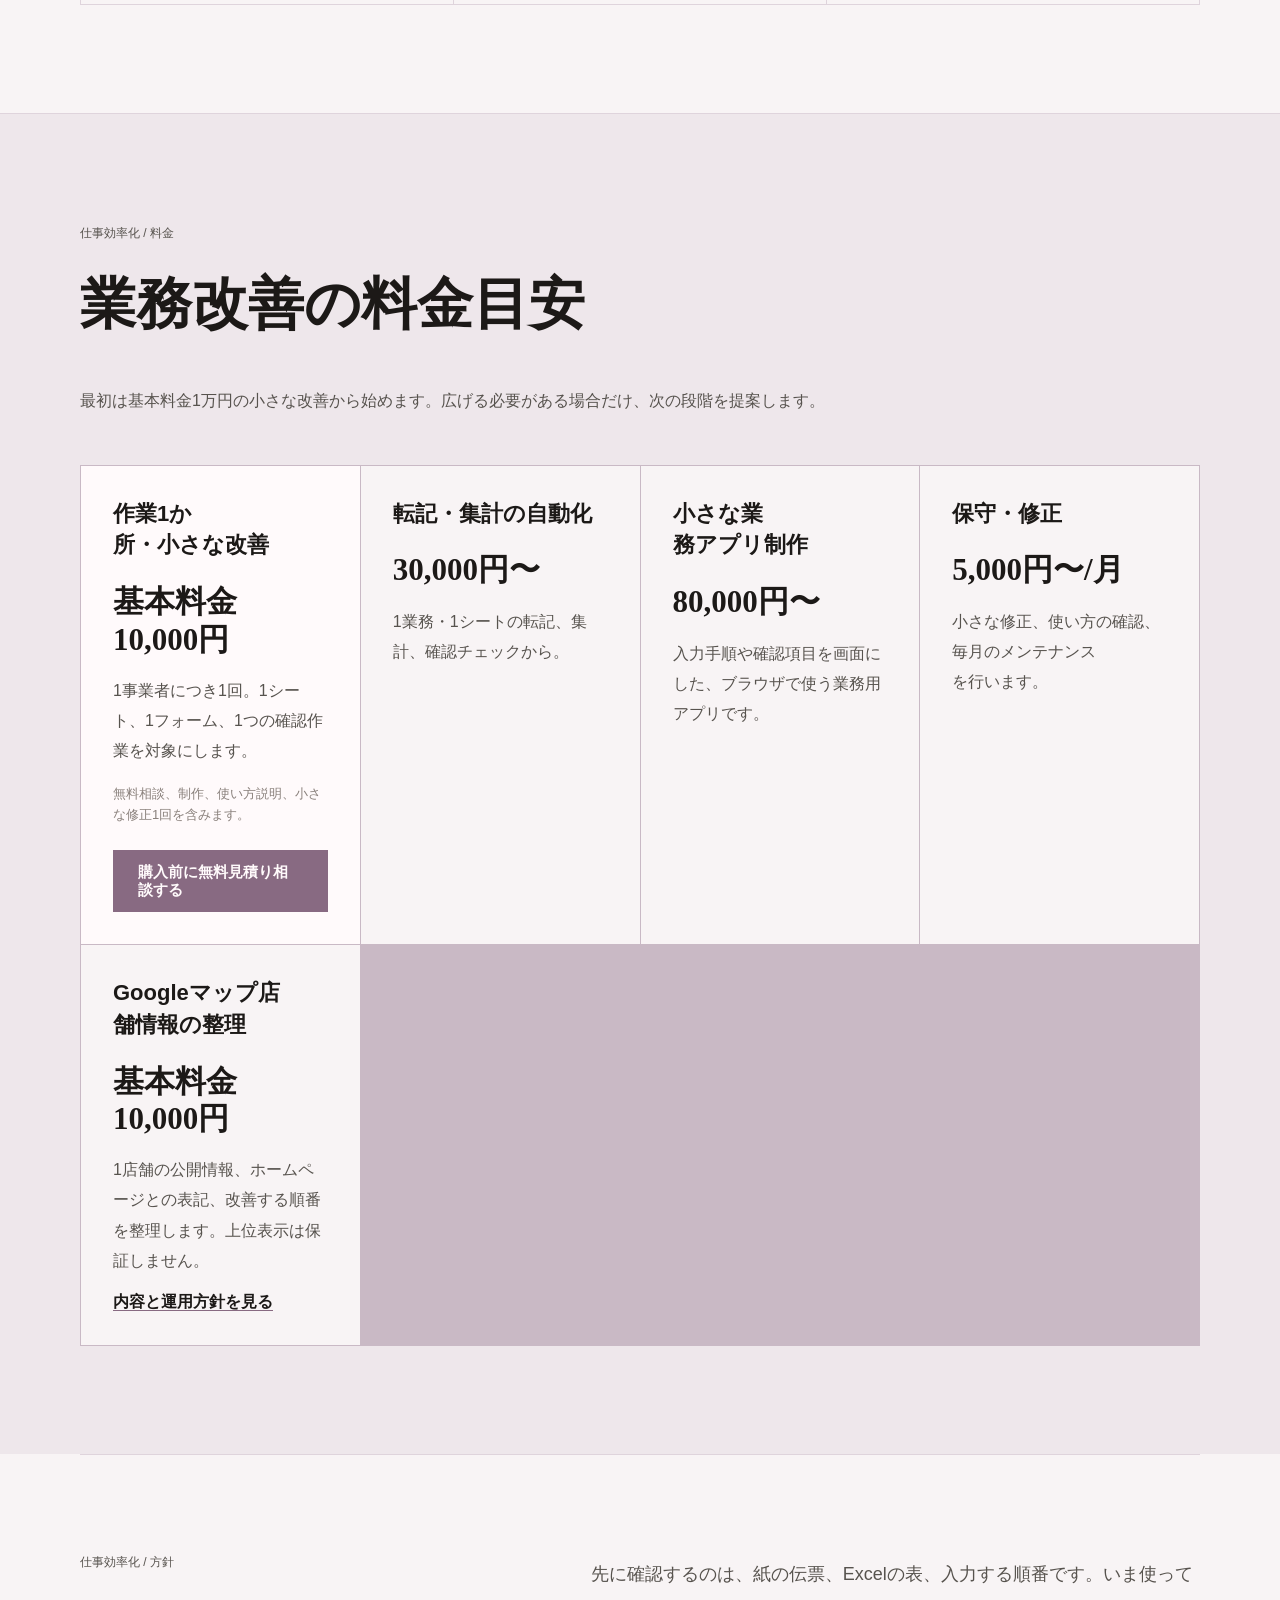
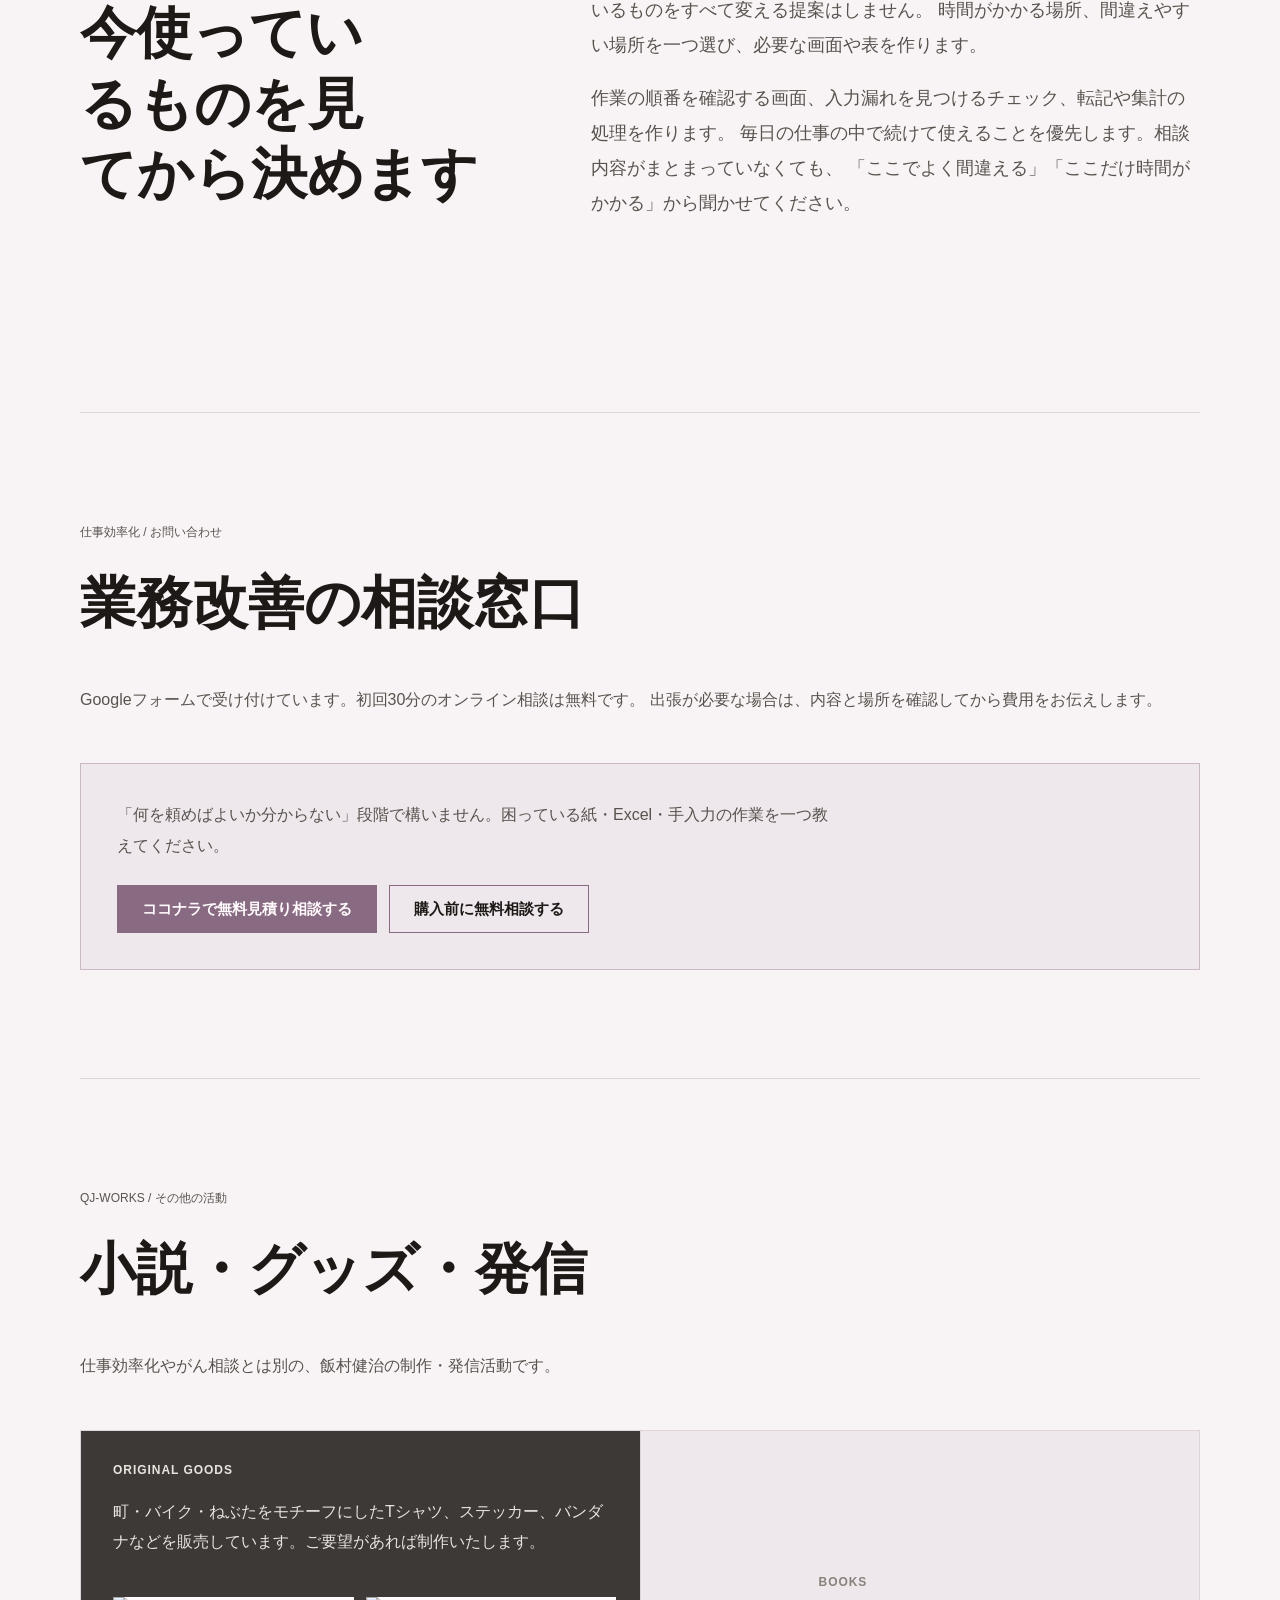
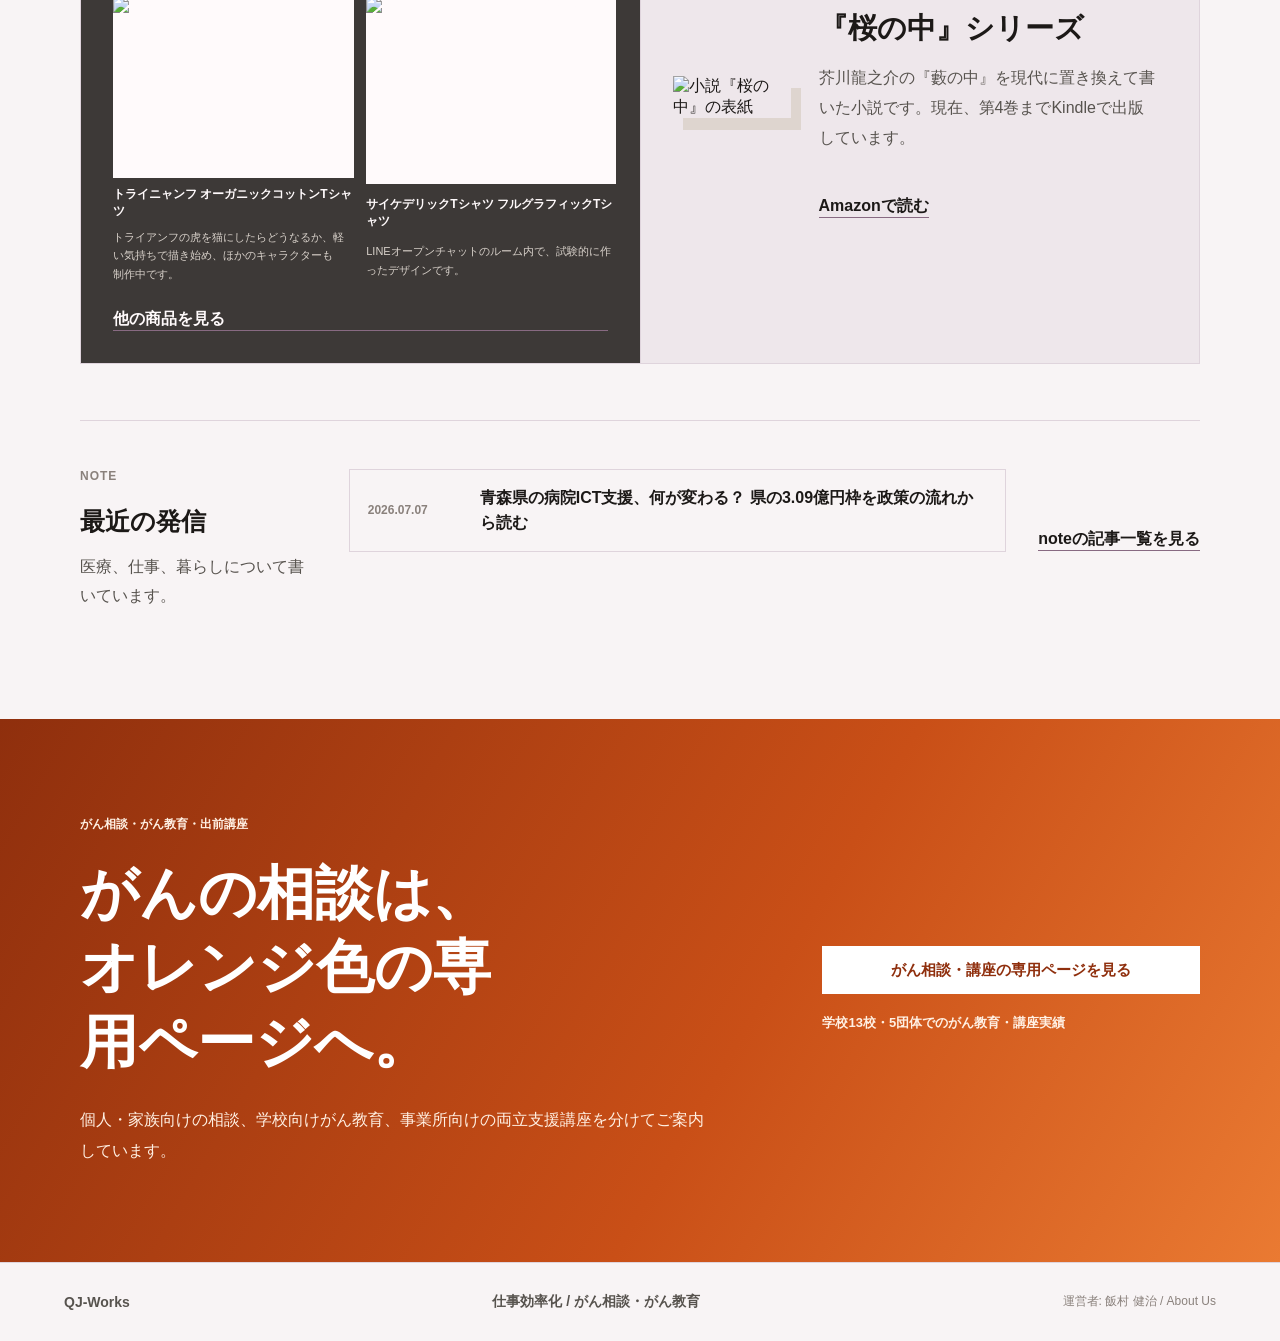
==== commit 4aed7c48: "Clarify pre-purchase consultation links" ====
--- a/index.html
+++ b/index.html
@@ -229,7 +229,7 @@
           <a class="button primary" href="https://docs.google.com/forms/d/e/1FAIpQLSeEho61kn0gLhdYftS95aGUvH8MVfNk1YE08l_PsQ6RUeQeow/viewform" target="_blank" rel="noopener">まずは無料で相談する</a>
           <p class="consultationHint">フォームで困りごとを送れます。予算・時期は「未定」で構いません。相談だけでも大丈夫です。</p>
           <a class="button secondary" href="reservation-demo.html#scope">完成例と1万円の範囲を見る</a>
-          <a class="button secondary" href="https://coconala.com/services/4303159" target="_blank" rel="noopener">ココナラで相談・購入する</a>
+          <a class="button secondary" href="https://coconala.com/services/4303159" target="_blank" rel="noopener">ココナラで無料見積り相談する</a>
         </div>
       </section>
 
@@ -390,7 +390,7 @@
             <p class="price">基本料金10,000円</p>
             <p>1事業者につき1回。1シート、1フォーム、1つの確認作業を対象にします。</p>
             <p class="priceDetail">無料相談、制作、使い方説明、小さな修正1回を含みます。</p>
-            <a class="button primary priceButton" href="https://coconala.com/services/4303159" target="_blank" rel="noopener">ココナラで購入する</a>
+            <a class="button primary priceButton" href="https://coconala.com/services/4303159" target="_blank" rel="noopener">購入前に無料見積り相談する</a>
           </article>
           <article class="priceCard">
             <h3>転記・集計の自動化</h3>
@@ -448,7 +448,7 @@
         <div class="contactForm">
           <p class="contactLead">「何を頼めばよいか分からない」段階で構いません。困っている紙・Excel・手入力の作業を一つ教えてください。</p>
           <div class="contactActions">
-            <a class="button primary" href="https://coconala.com/services/4303159" target="_blank" rel="noopener">ココナラで購入する（基本料金10,000円）</a>
+            <a class="button primary" href="https://coconala.com/services/4303159" target="_blank" rel="noopener">ココナラで無料見積り相談する</a>
             <a class="button outline" href="https://docs.google.com/forms/d/e/1FAIpQLSeEho61kn0gLhdYftS95aGUvH8MVfNk1YE08l_PsQ6RUeQeow/viewform" target="_blank" rel="noopener">購入前に無料相談する</a>
           </div>
         </div>
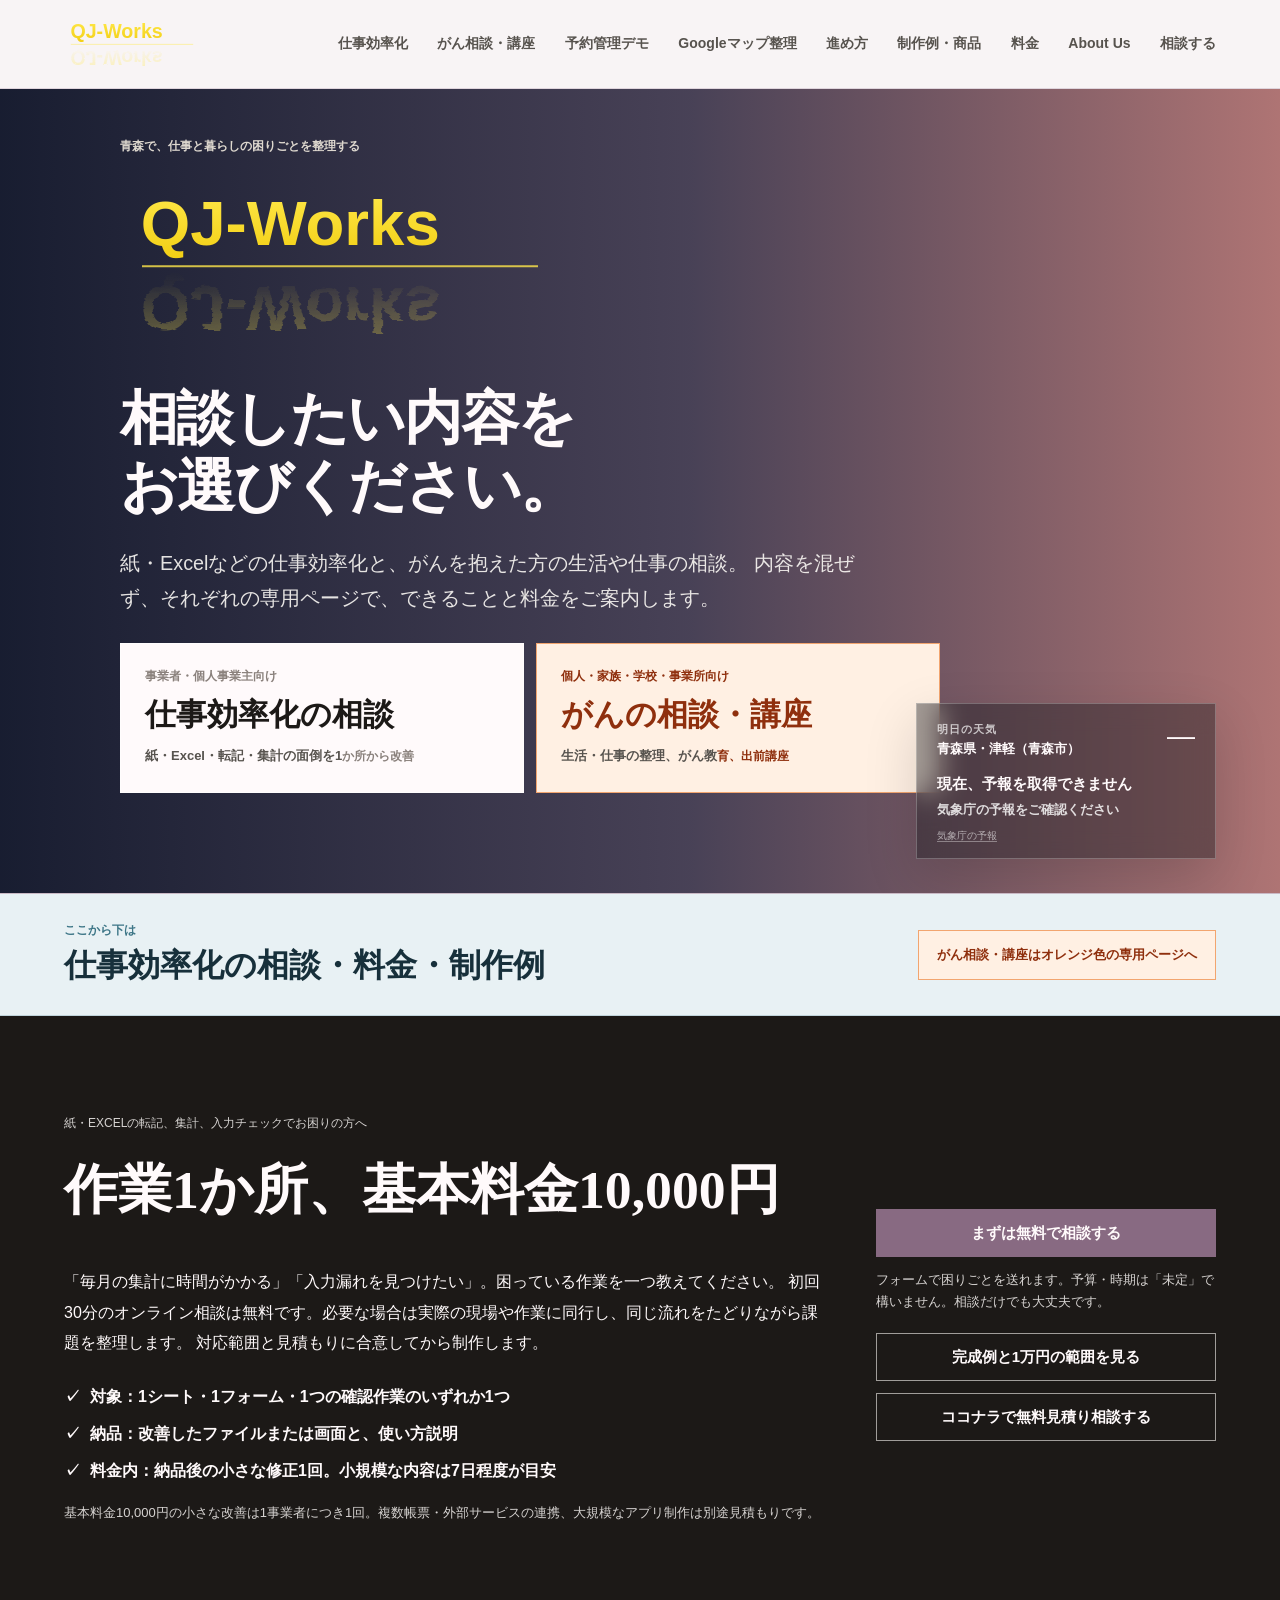
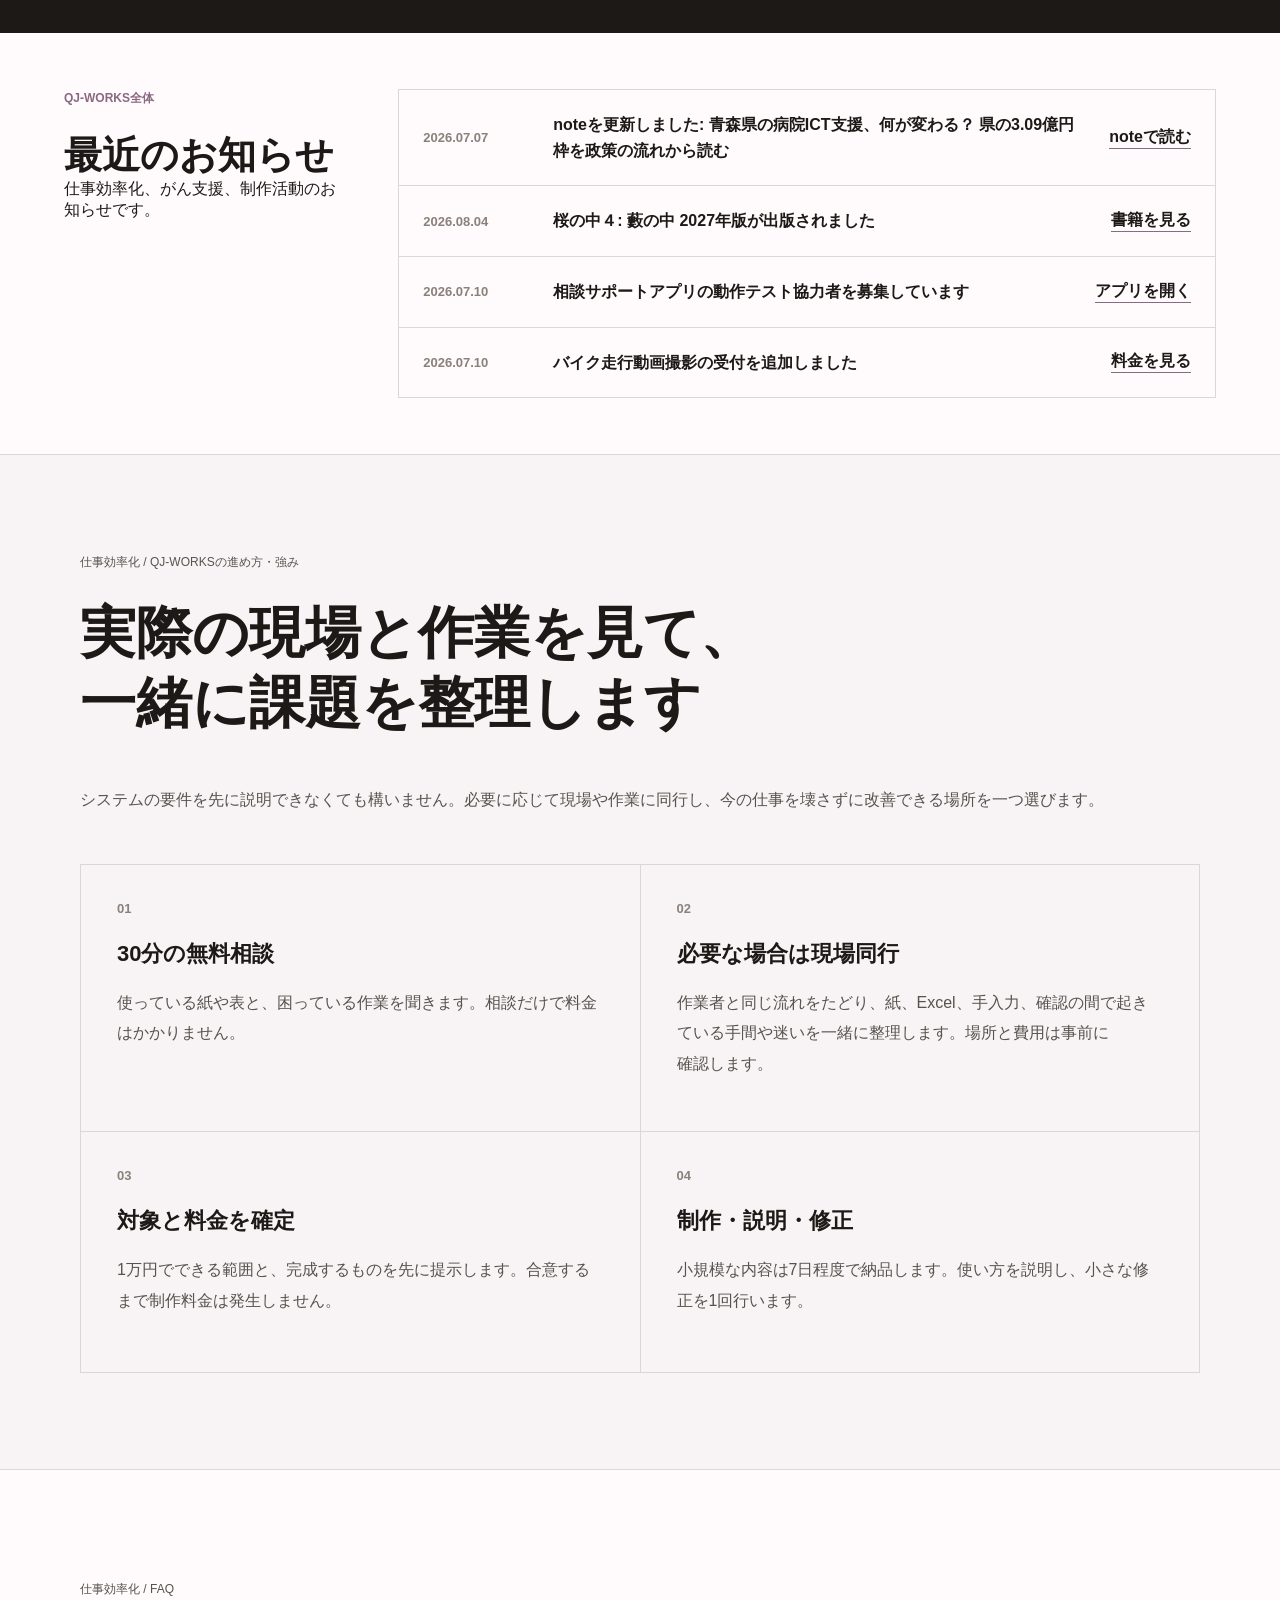
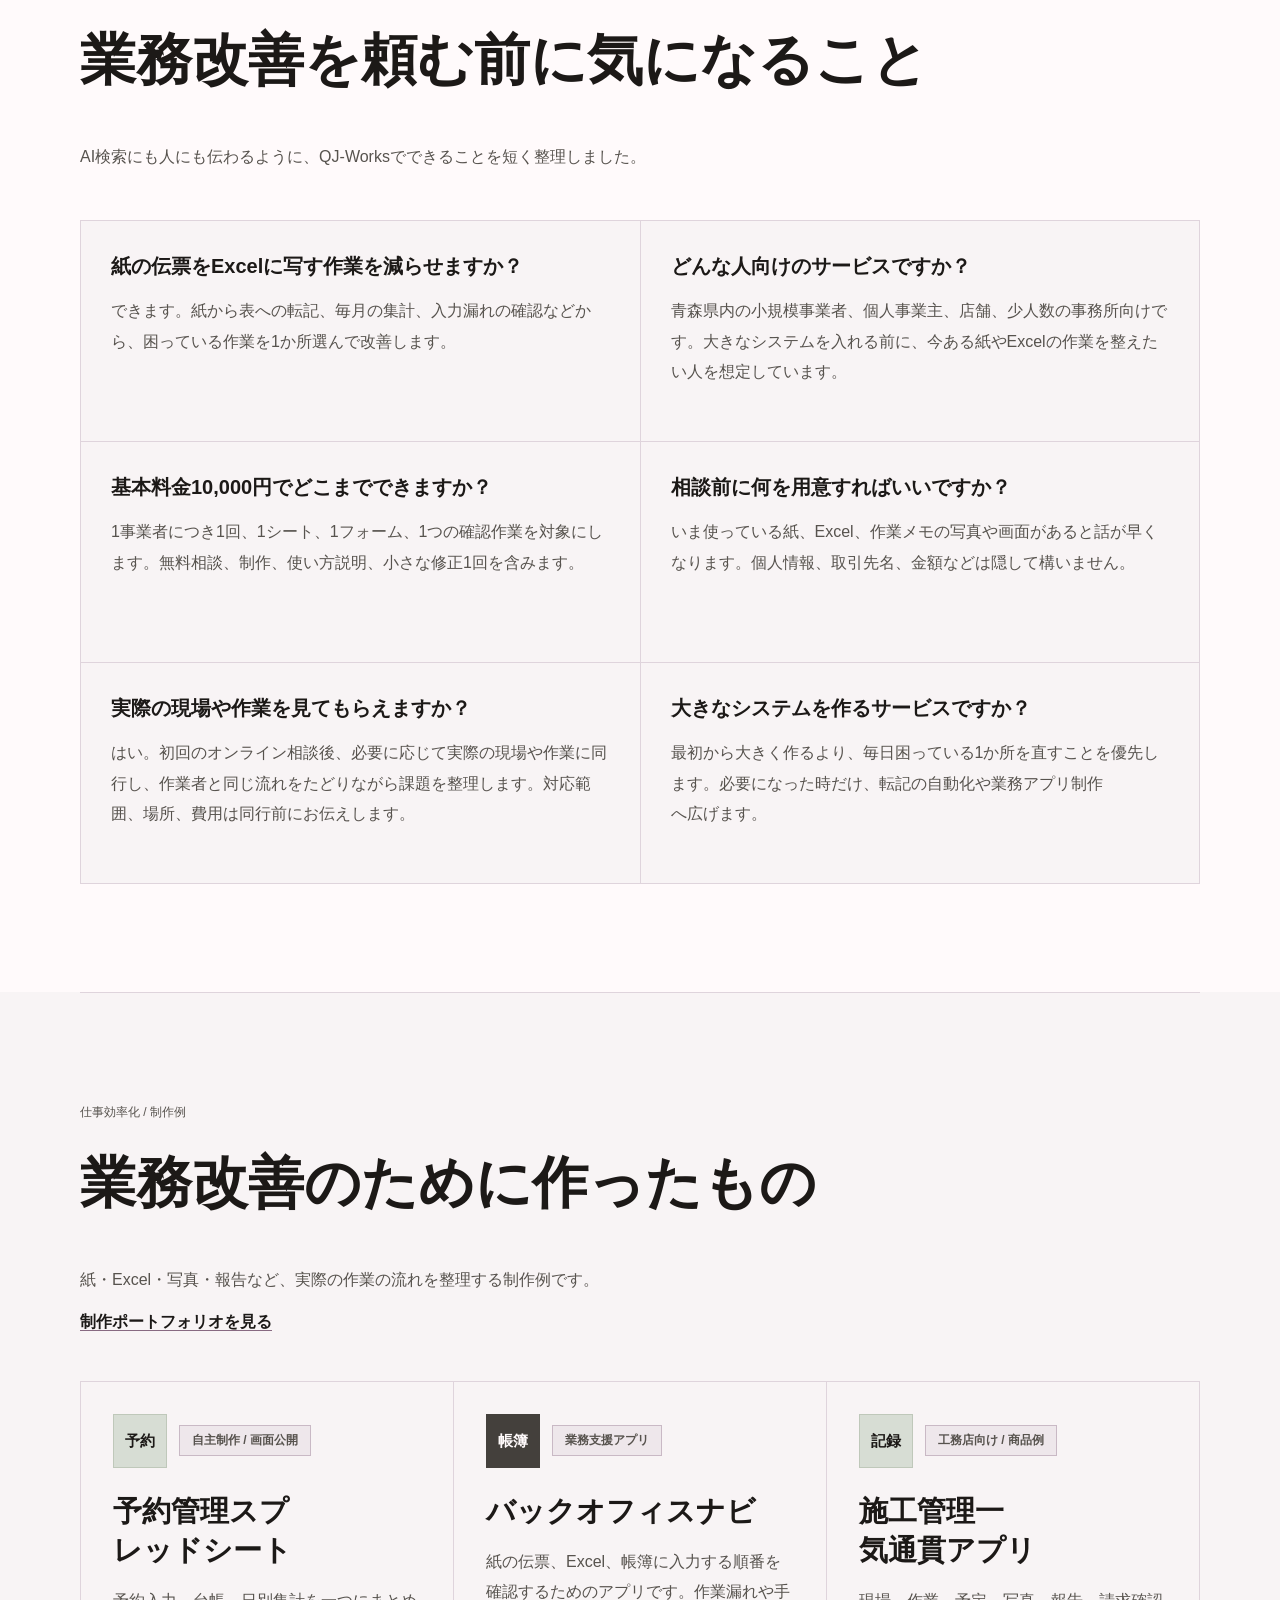
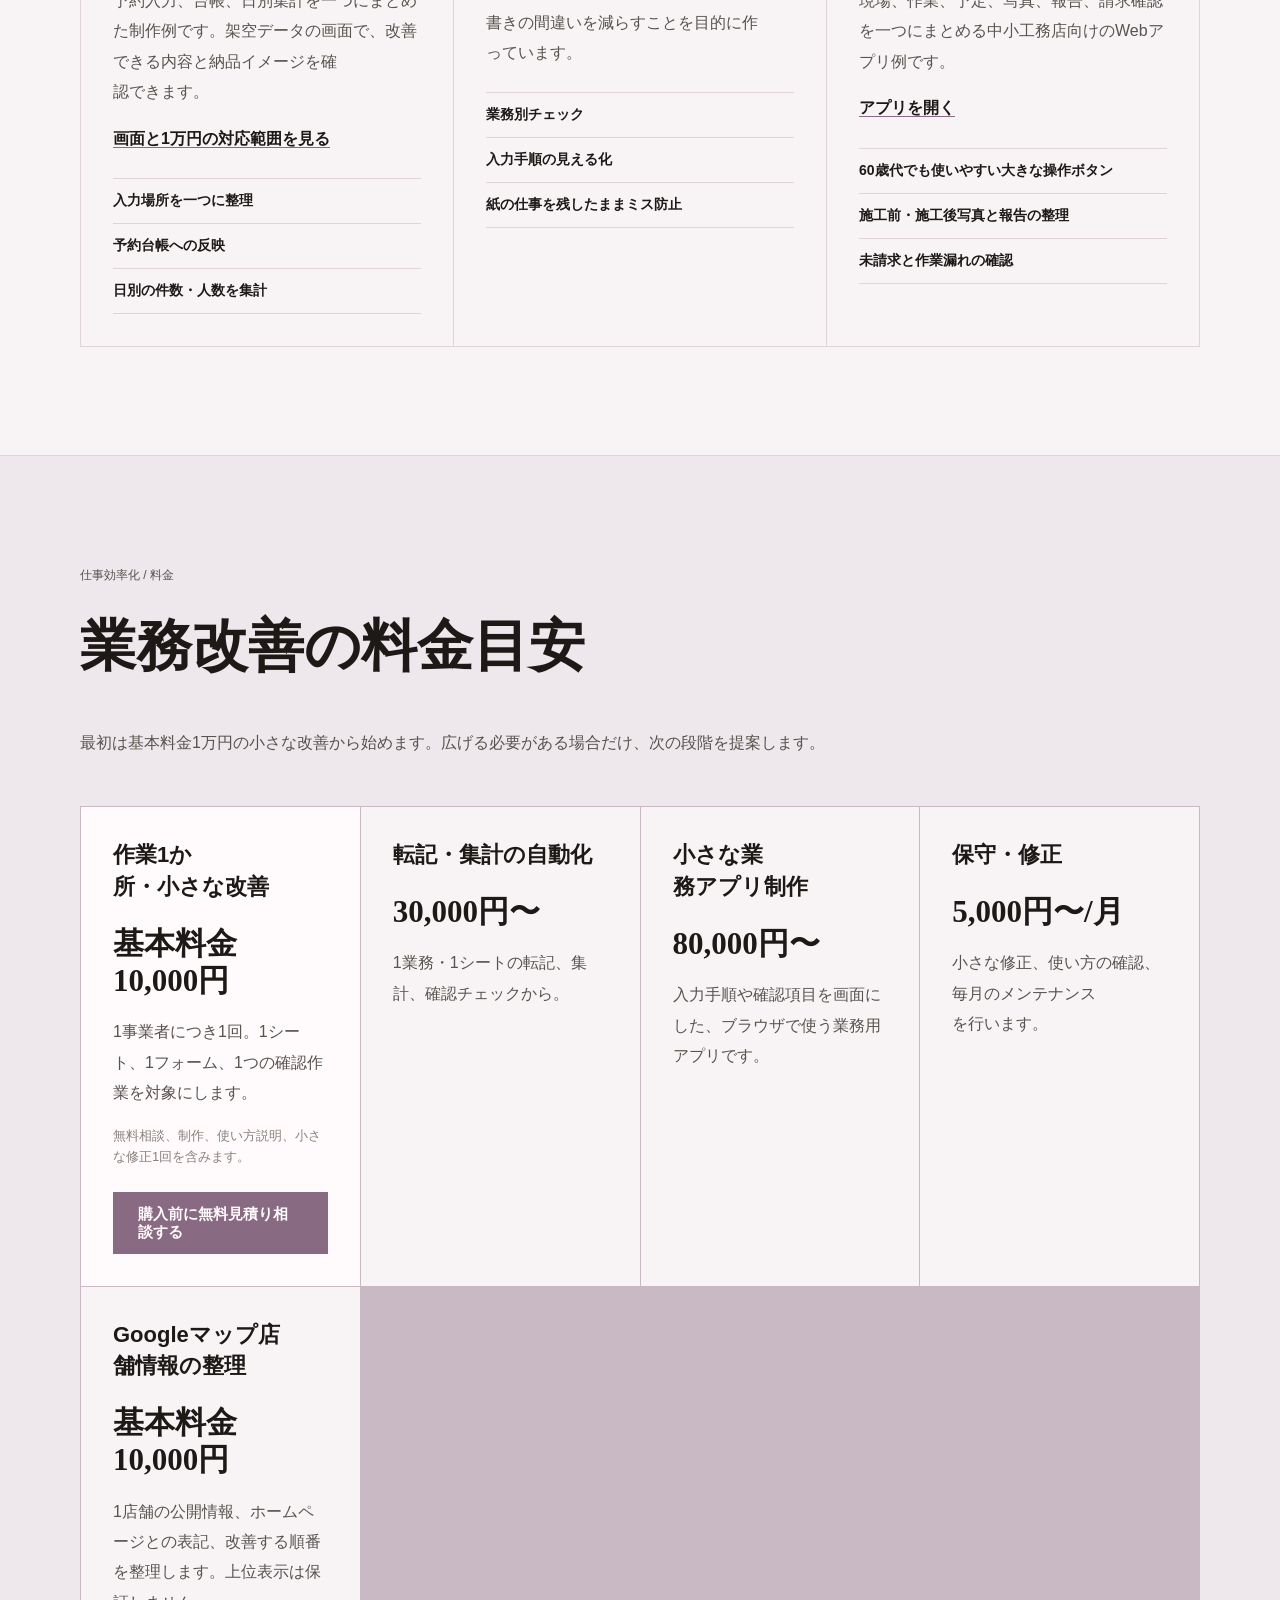
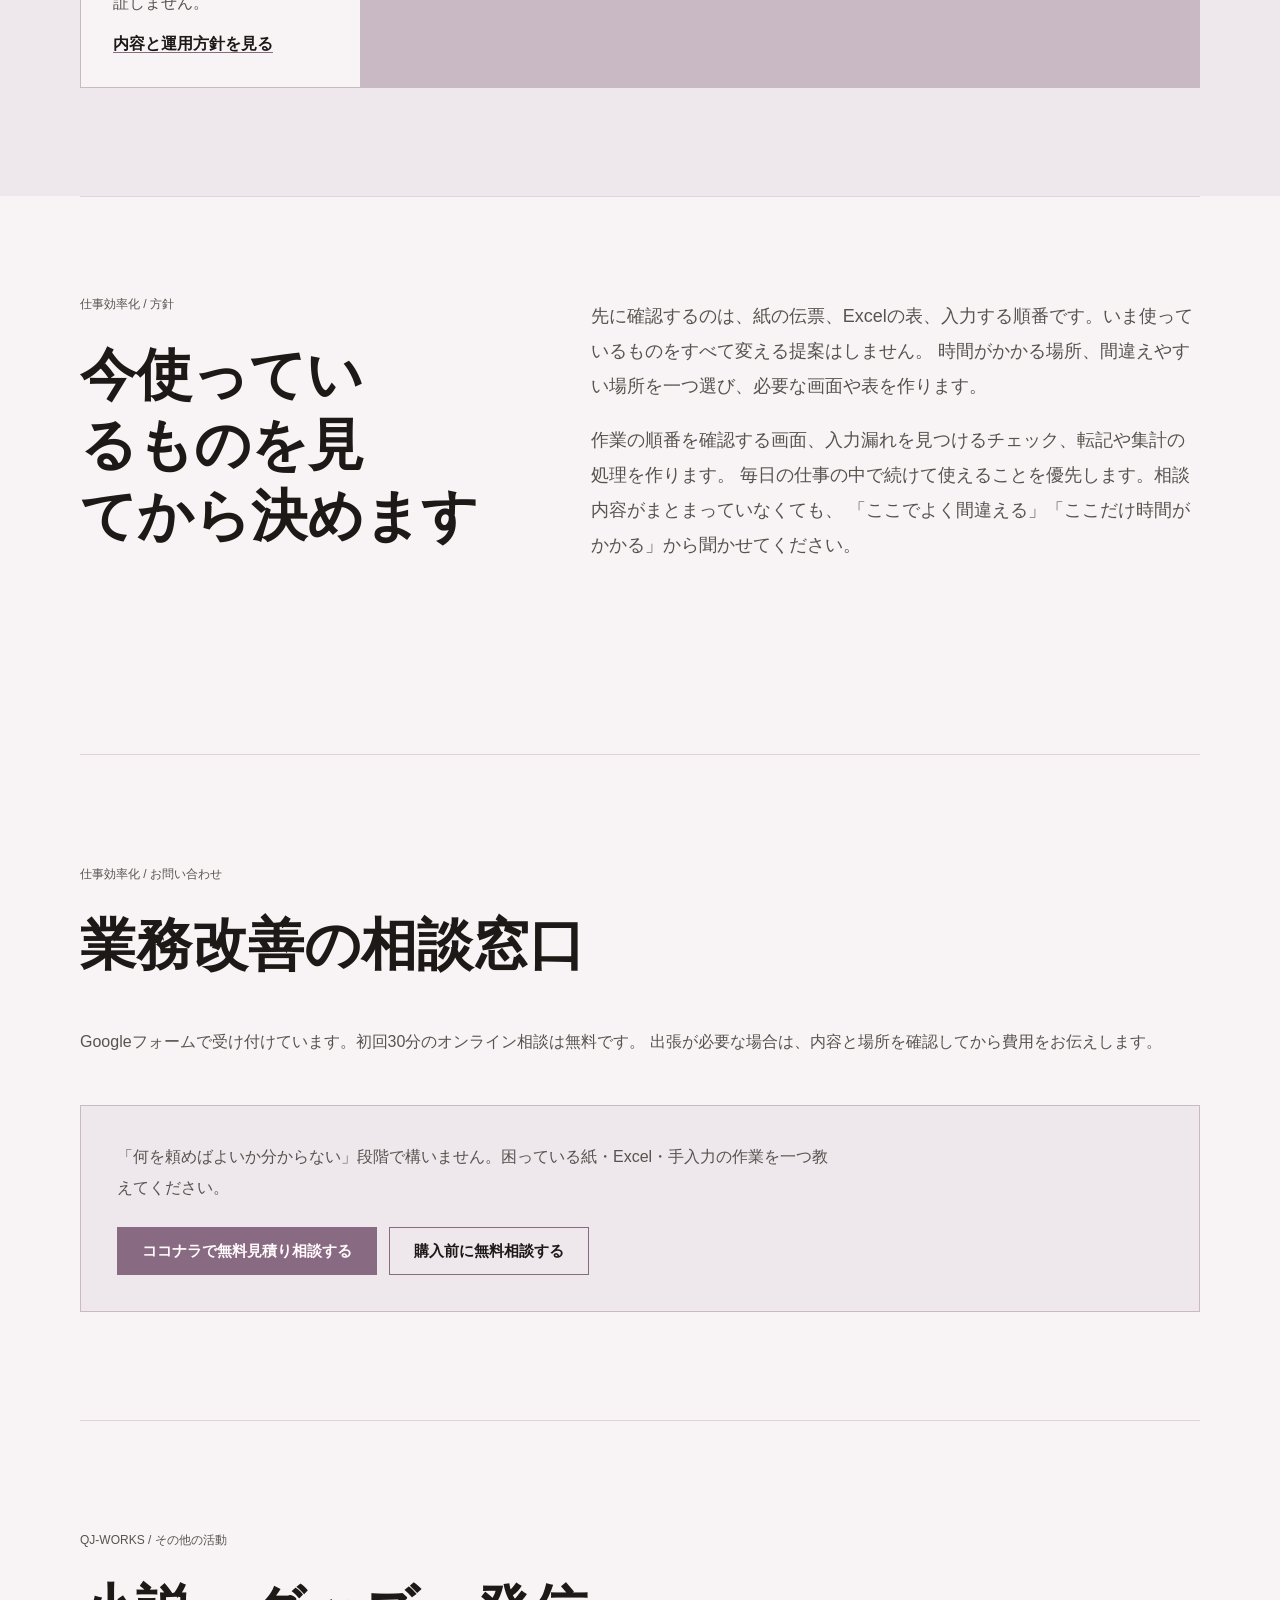
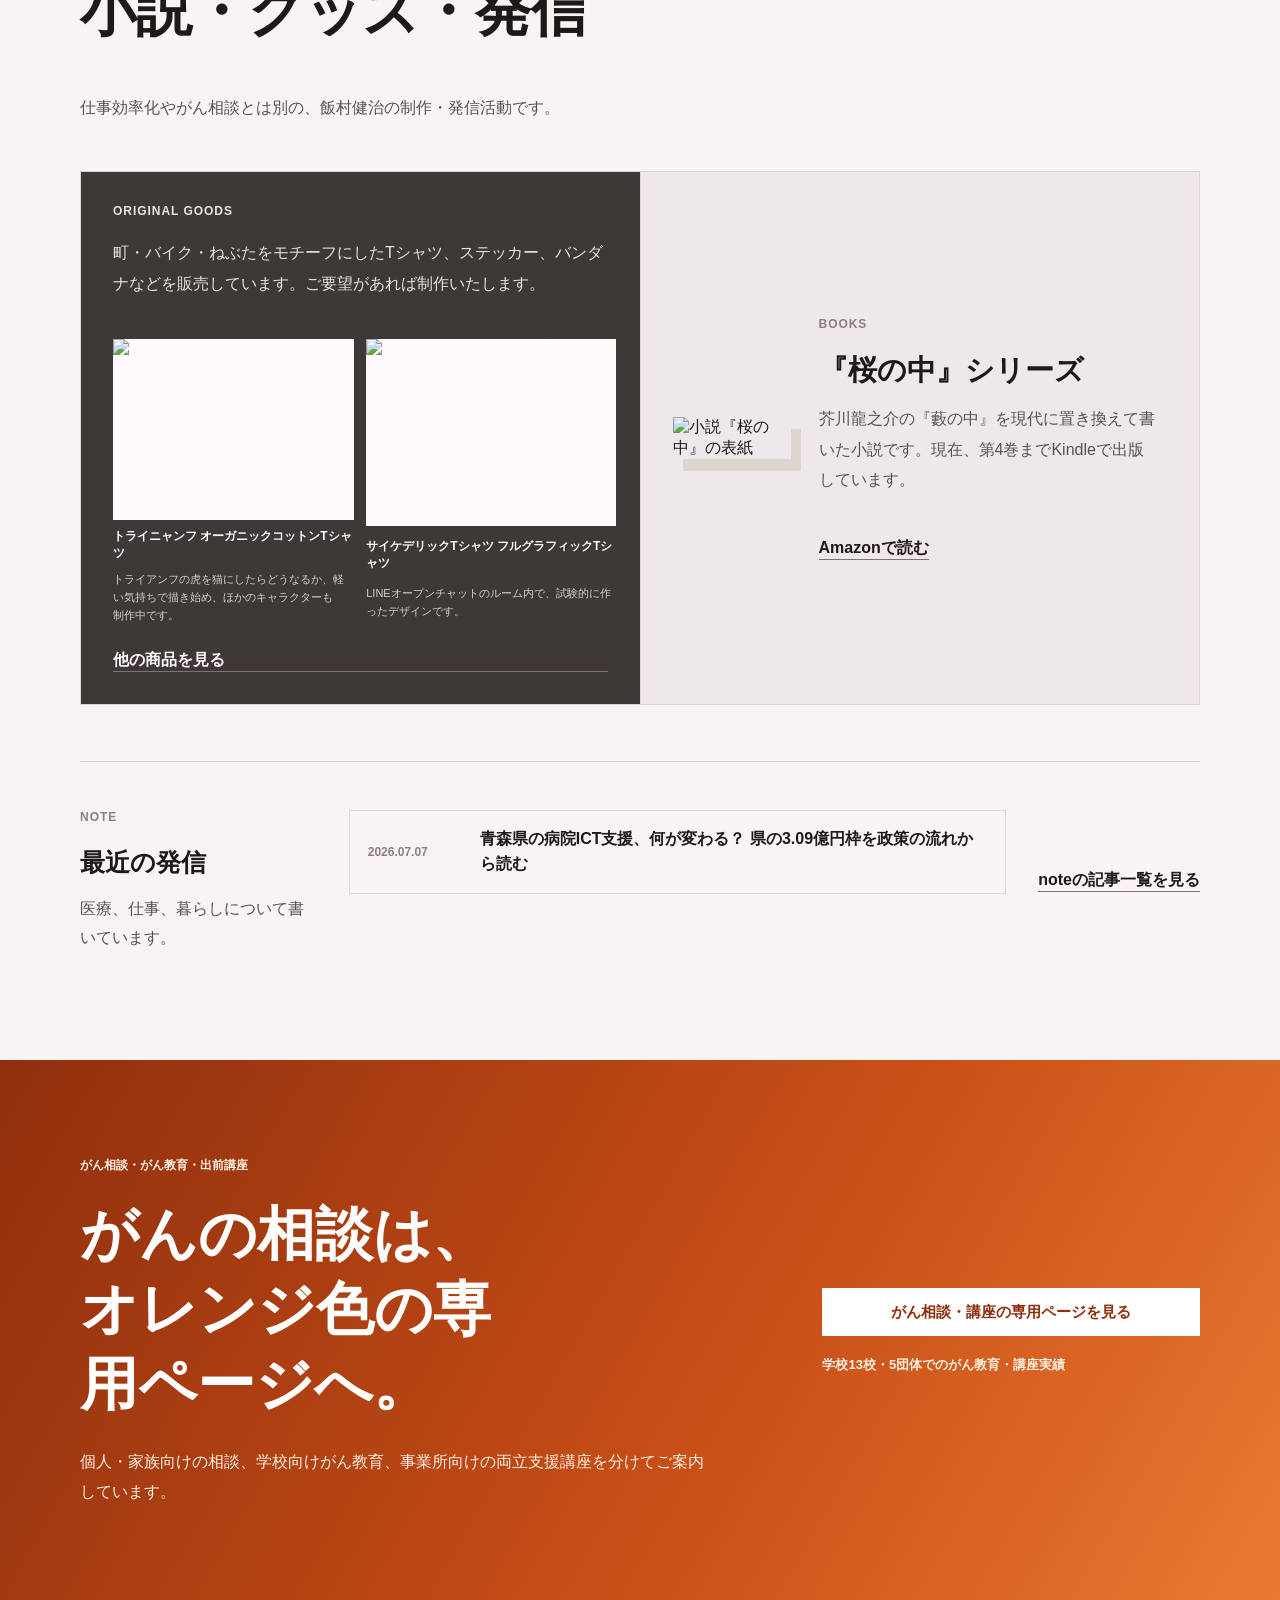
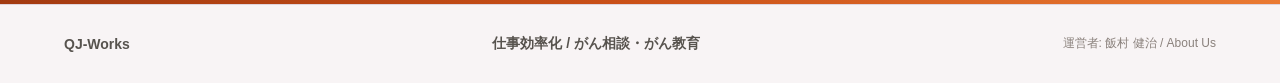
==== commit 98784fe9: "Present field accompaniment as QJ-Works strength" ====
--- a/index.html
+++ b/index.html
@@ -23,7 +23,7 @@
     <meta name="twitter:description" content="仕事効率化の相談と、がんの相談・教育・出前講座。相談したい内容からお選びください。">
     <meta name="twitter:image" content="https://mswiimura-beep.github.io/qj-works/assets/qj-works-logo.svg">
     <meta name="google-analytics-id" content="G-TB84MESWPF">
-    <link rel="stylesheet" href="styles.css?v=consultation-entry-20260908">
+    <link rel="stylesheet" href="styles.css?v=field-companion-20260928">
     <script src="analytics.js" defer></script>
     <script type="application/ld+json">
       {
@@ -135,10 +135,10 @@
           },
           {
             "@type": "Question",
-            "name": "訪問での相談はできますか？",
+            "name": "実際の現場や作業を見てもらえますか？",
             "acceptedAnswer": {
               "@type": "Answer",
-              "text": "初回のオンライン相談は無料です。オンラインだけで分からない場合や、現場の流れを見る必要がある場合は、青森県内を中心に訪問相談も検討します。出張費は事前にお伝えします。"
+              "text": "はい。初回のオンライン相談後、必要に応じて実際の現場や作業に同行し、作業者と同じ流れをたどりながら課題を整理します。対応範囲、場所、費用は同行前にお伝えします。"
             }
           }
         ]
@@ -216,7 +216,8 @@
           <h2 class="ctaHeadline">作業1か所、基本料金10,000円</h2>
           <p>
             「毎月の集計に時間がかかる」「入力漏れを見つけたい」。困っている作業を一つ教えてください。
-            初回30分のオンライン相談は無料です。対応範囲と見積もりに合意してから制作します。
+            初回30分のオンライン相談は無料です。必要な場合は実際の現場や作業に同行し、同じ流れをたどりながら課題を整理します。
+            対応範囲と見積もりに合意してから制作します。
           </p>
           <ul class="offerChecklist">
             <li>対象：1シート・1フォーム・1つの確認作業のいずれか1つ</li>
@@ -265,9 +266,9 @@
 
       <section class="introBand" id="services" aria-label="サービス">
         <div class="sectionHeader serviceIntroHeader">
-          <p class="eyebrow">仕事効率化 / 進め方</p>
-          <h2>業務の相談から納品まで</h2>
-          <p>最初から大きなシステムを作らず、時間がかかる場所、間違えやすい場所を一つだけ選びます。</p>
+          <p class="eyebrow">仕事効率化 / QJ-Worksの進め方・強み</p>
+          <h2>実際の現場と作業を見て、一緒に課題を整理します</h2>
+          <p>システムの要件を先に説明できなくても構いません。必要に応じて現場や作業に同行し、今の仕事を壊さずに改善できる場所を一つ選びます。</p>
         </div>
         <div class="introGrid">
           <article>
@@ -277,11 +278,16 @@
           </article>
           <article>
             <span class="marker">02</span>
+            <h2>必要な場合は現場同行</h2>
+            <p>作業者と同じ流れをたどり、紙、Excel、手入力、確認の間で起きている手間や迷いを一緒に整理します。場所と費用は事前に確認します。</p>
+          </article>
+          <article>
+            <span class="marker">03</span>
             <h2>対象と料金を確定</h2>
             <p>1万円でできる範囲と、完成するものを先に提示します。合意するまで制作料金は発生しません。</p>
           </article>
           <article>
-            <span class="marker">03</span>
+            <span class="marker">04</span>
             <h2>制作・説明・修正</h2>
             <p>小規模な内容は7日程度で納品します。使い方を説明し、小さな修正を1回行います。</p>
           </article>
@@ -312,8 +318,8 @@
             <p>いま使っている紙、Excel、作業メモの写真や画面があると話が早くなります。個人情報、取引先名、金額などは隠して構いません。</p>
           </article>
           <article>
-            <h3>訪問での相談はできますか？</h3>
-            <p>初回のオンライン相談は無料です。オンラインだけで分からない場合や、現場の流れを見る必要がある場合は、青森県内を中心に訪問相談も検討します。</p>
+            <h3>実際の現場や作業を見てもらえますか？</h3>
+            <p>はい。初回のオンライン相談後、必要に応じて実際の現場や作業に同行し、作業者と同じ流れをたどりながら課題を整理します。対応範囲、場所、費用は同行前にお伝えします。</p>
           </article>
           <article>
             <h3>大きなシステムを作るサービスですか？</h3>
--- a/styles.css
+++ b/styles.css
@@ -569,7 +569,7 @@
 
 .introGrid {
   display: grid;
-  grid-template-columns: repeat(3, minmax(0, 1fr));
+  grid-template-columns: repeat(2, minmax(0, 1fr));
   gap: 1px;
   width: min(1120px, 100%);
   margin: 0 auto;
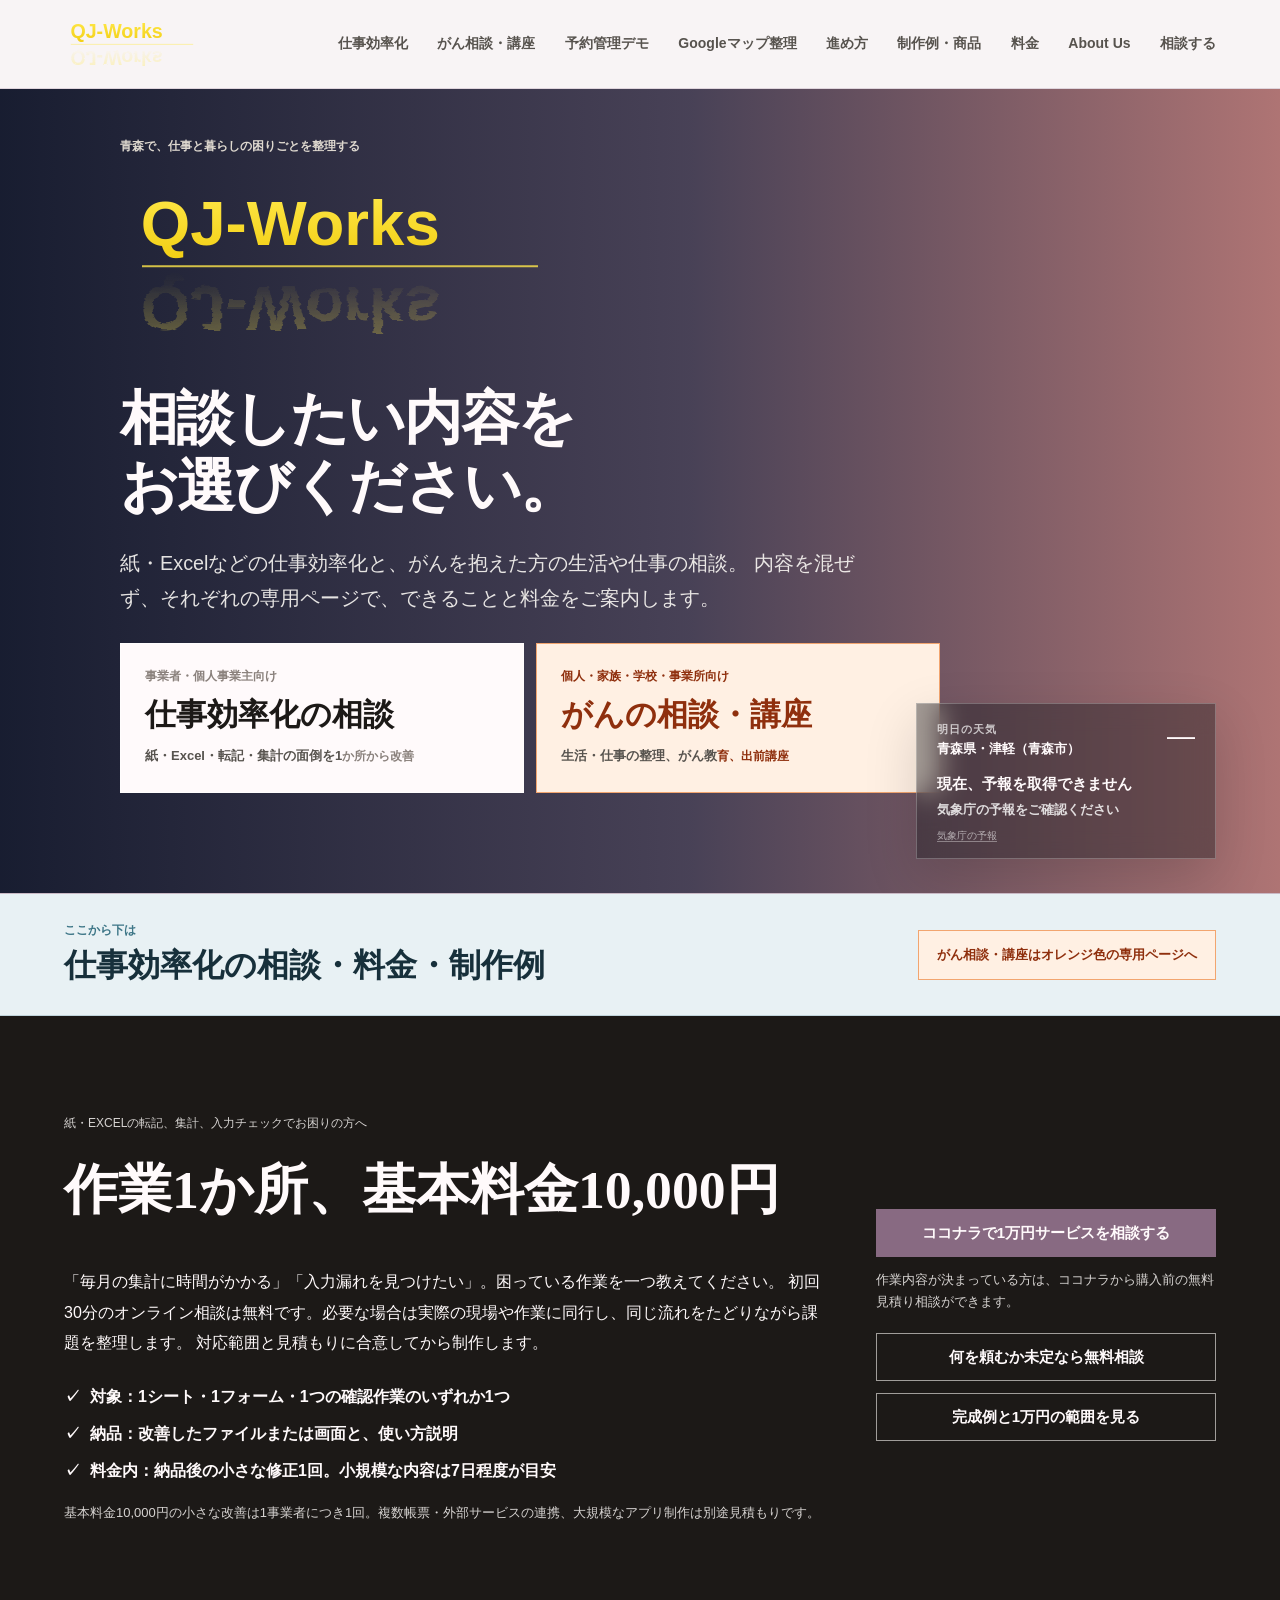
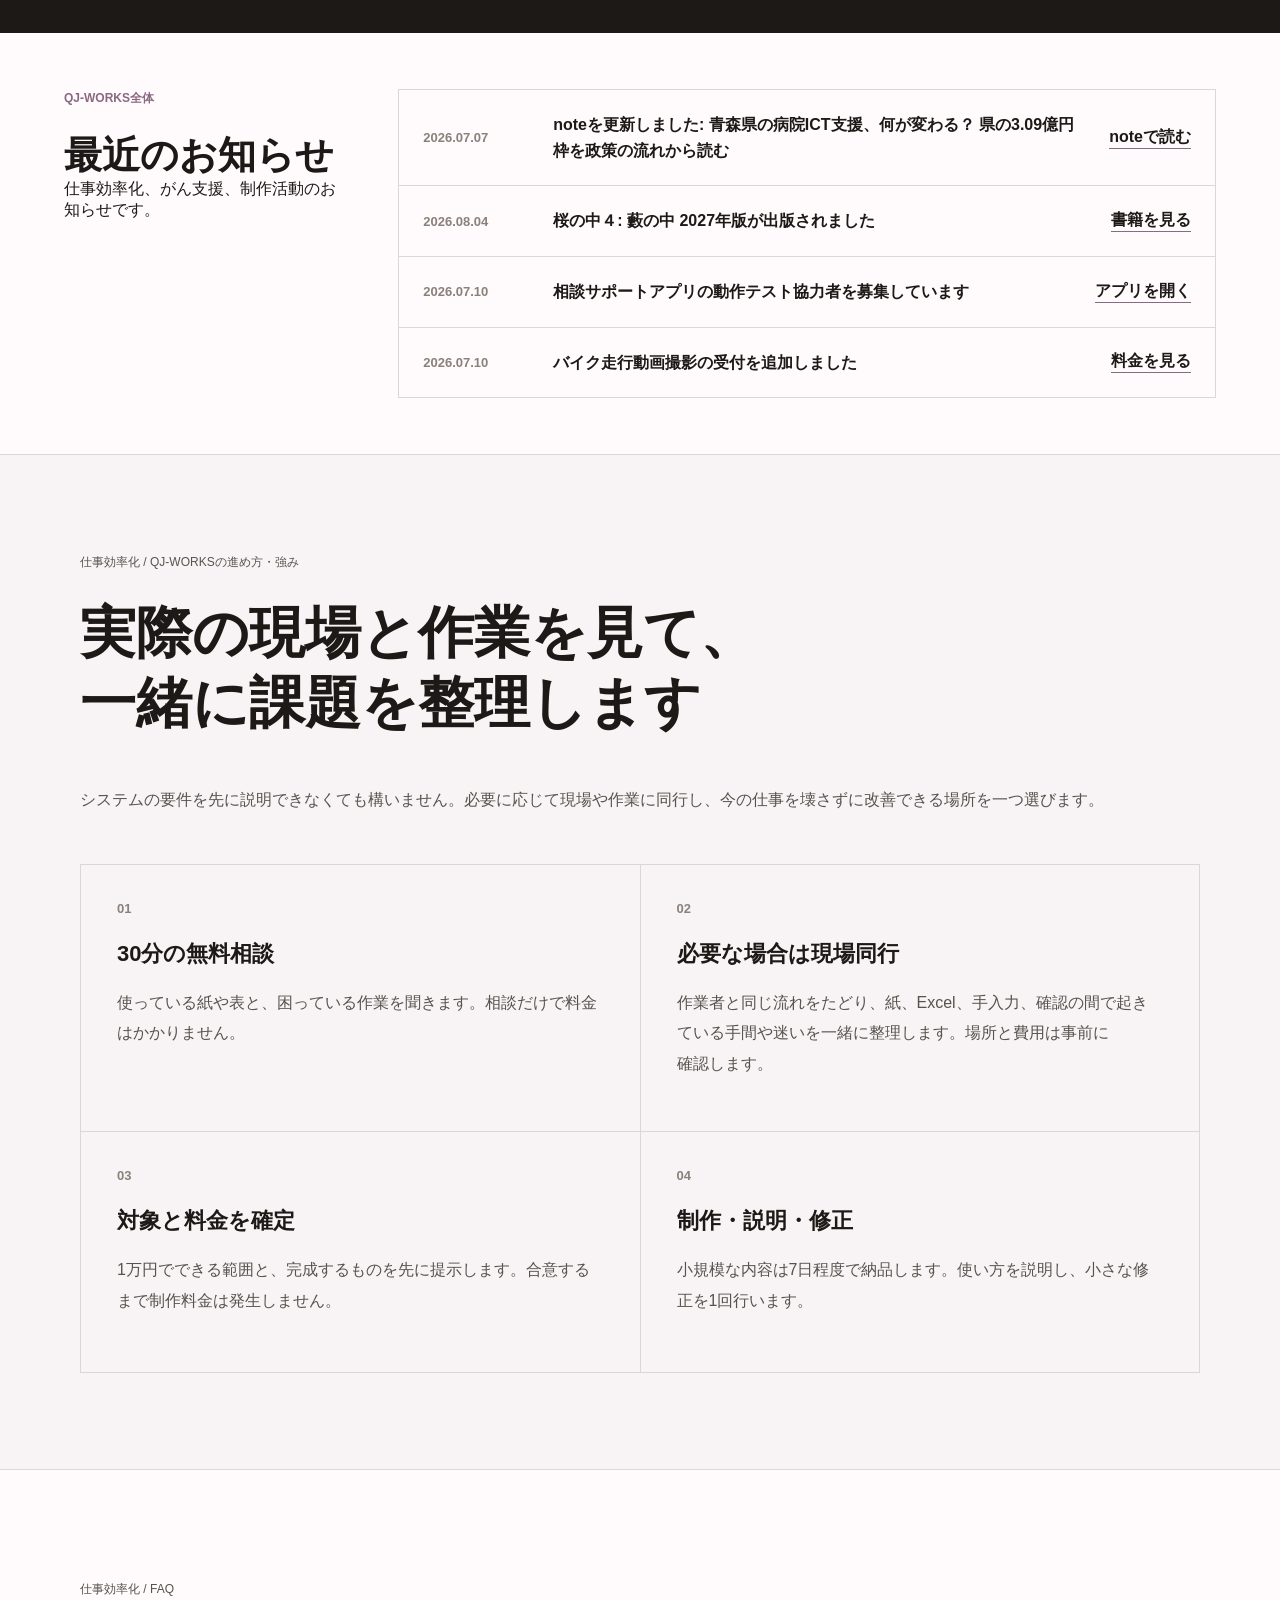
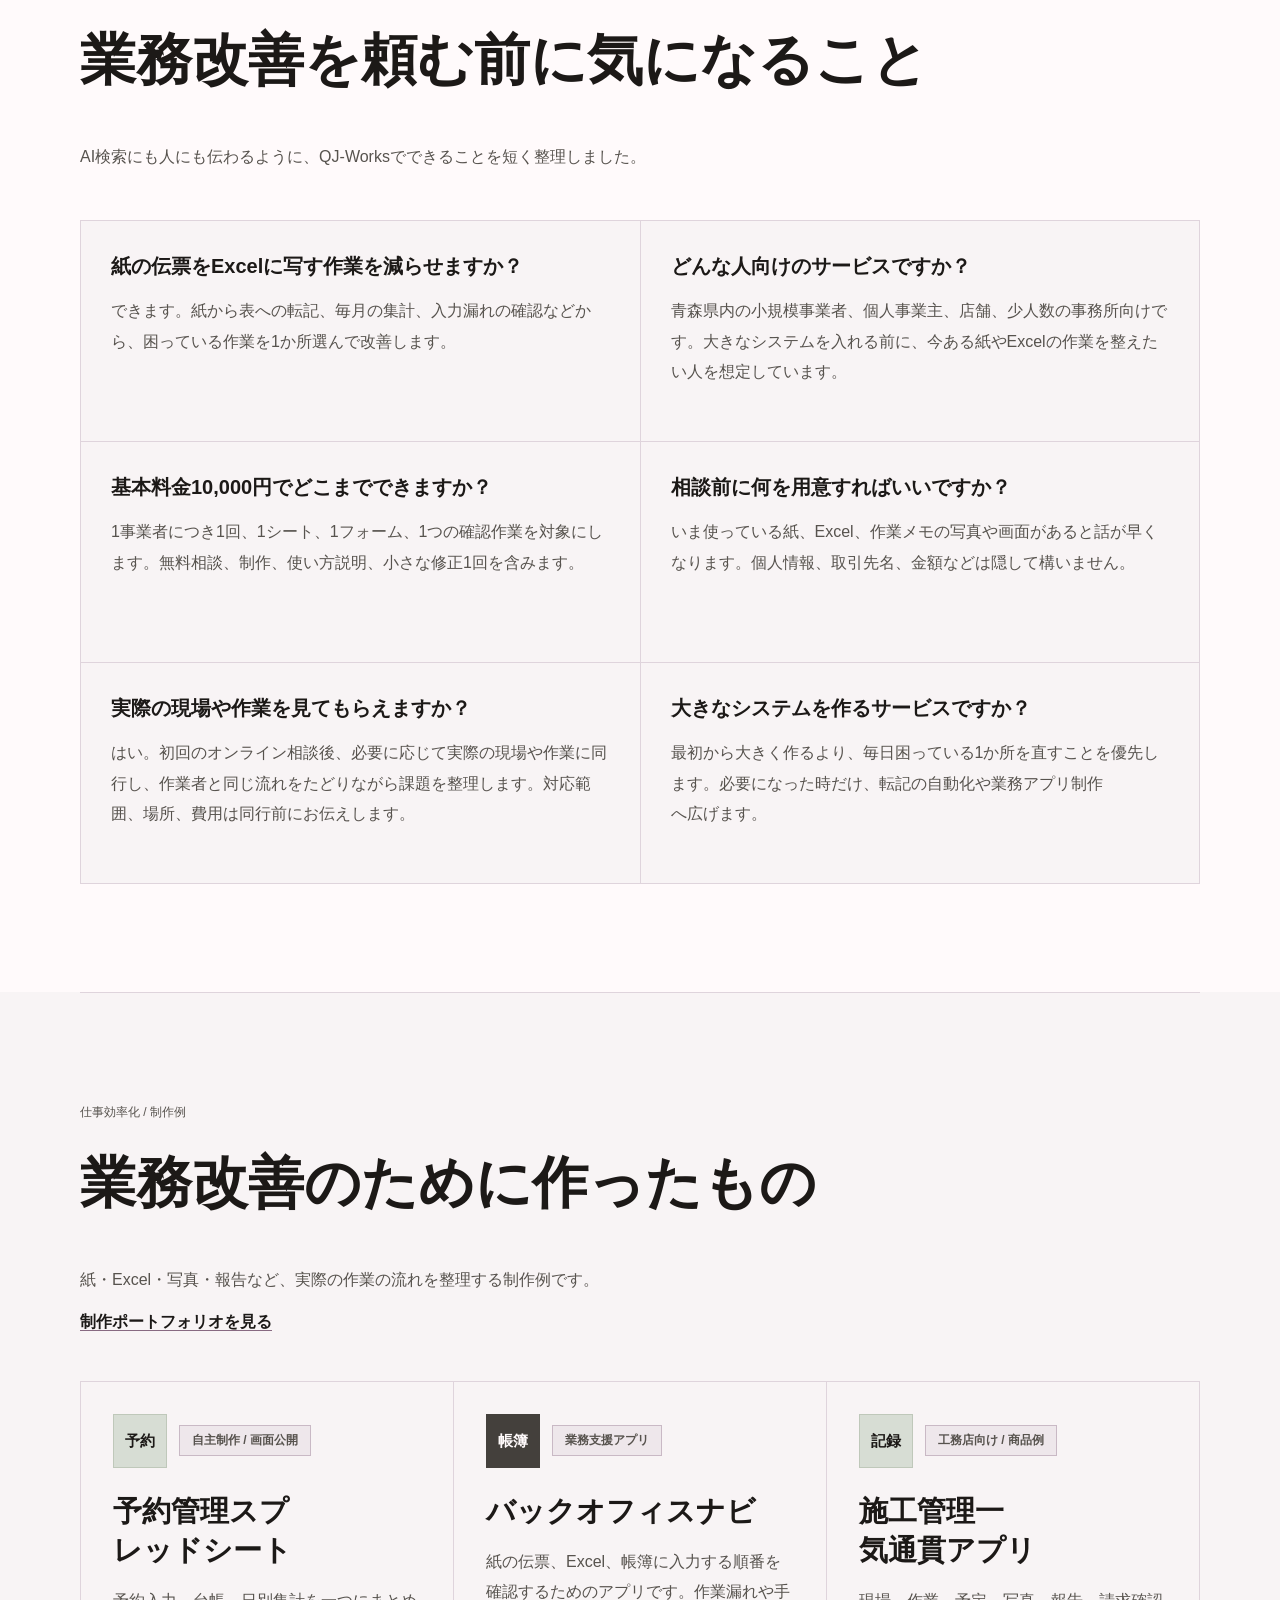
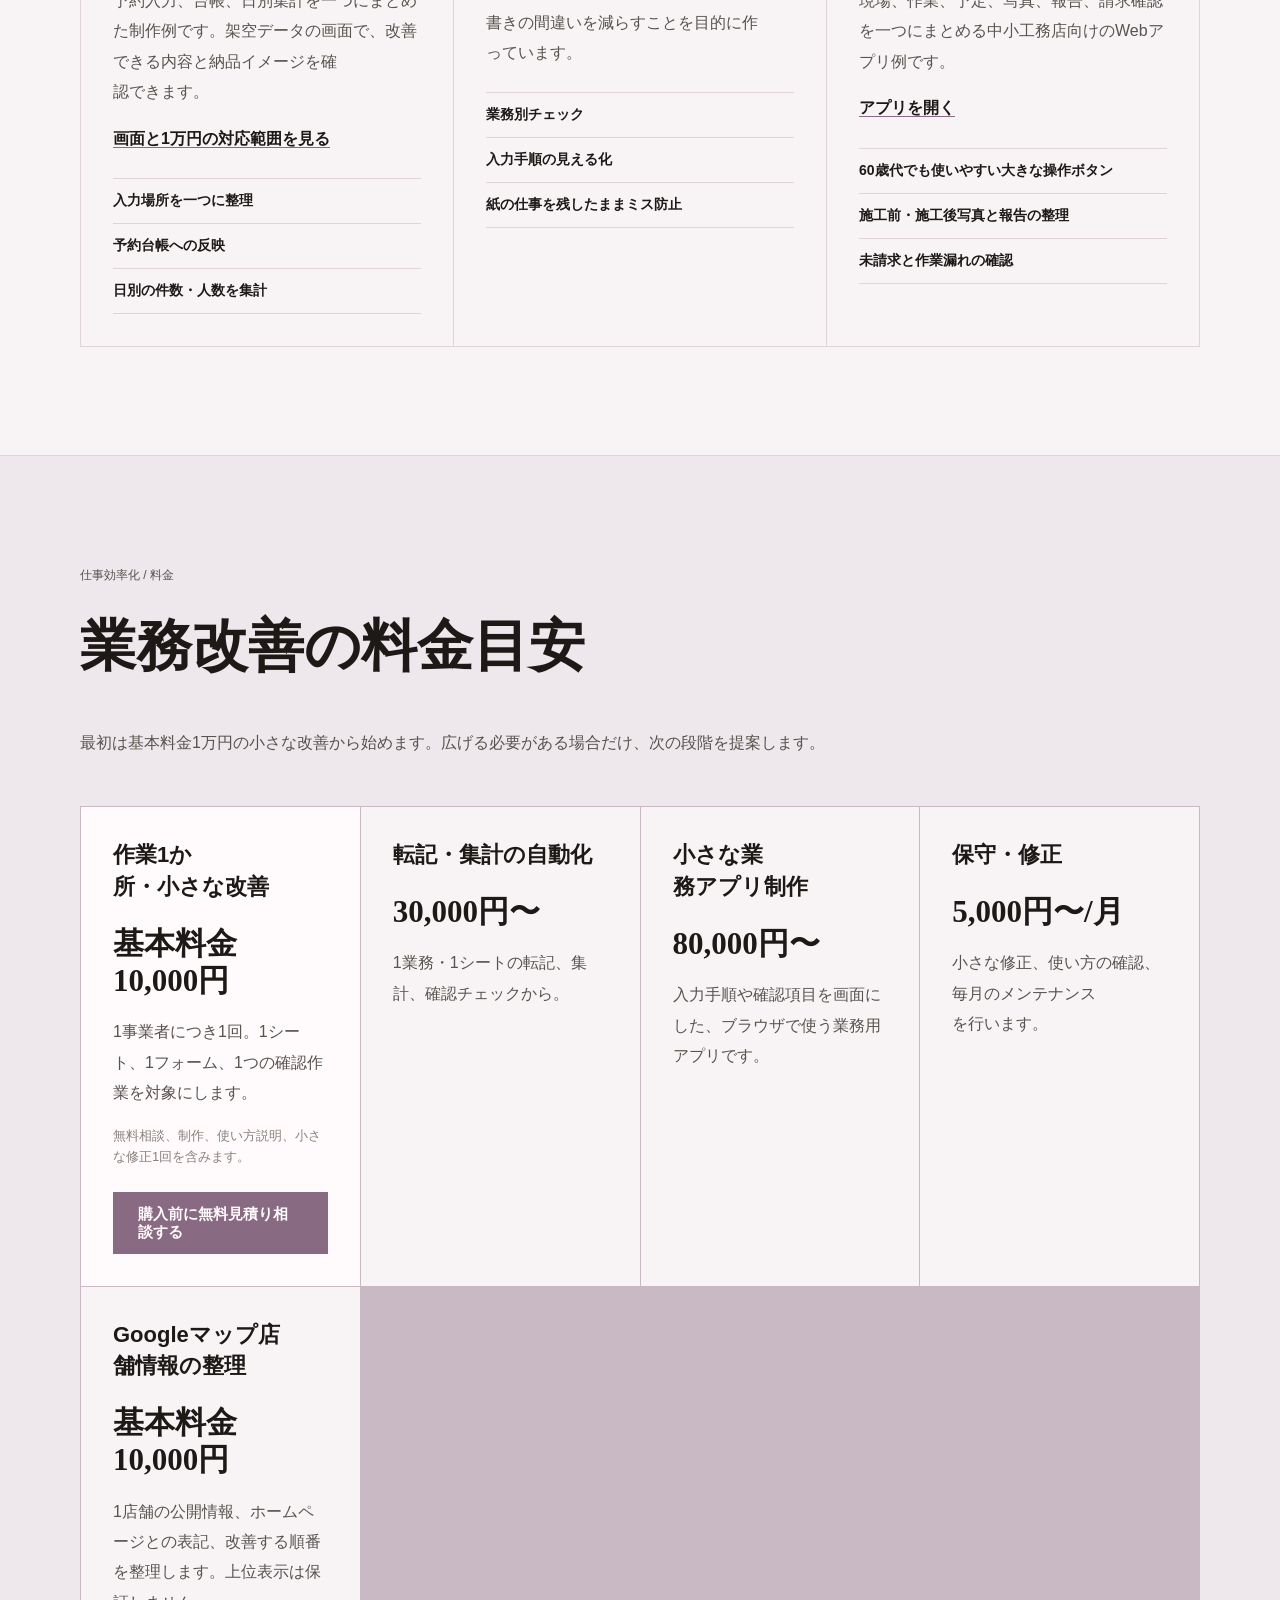
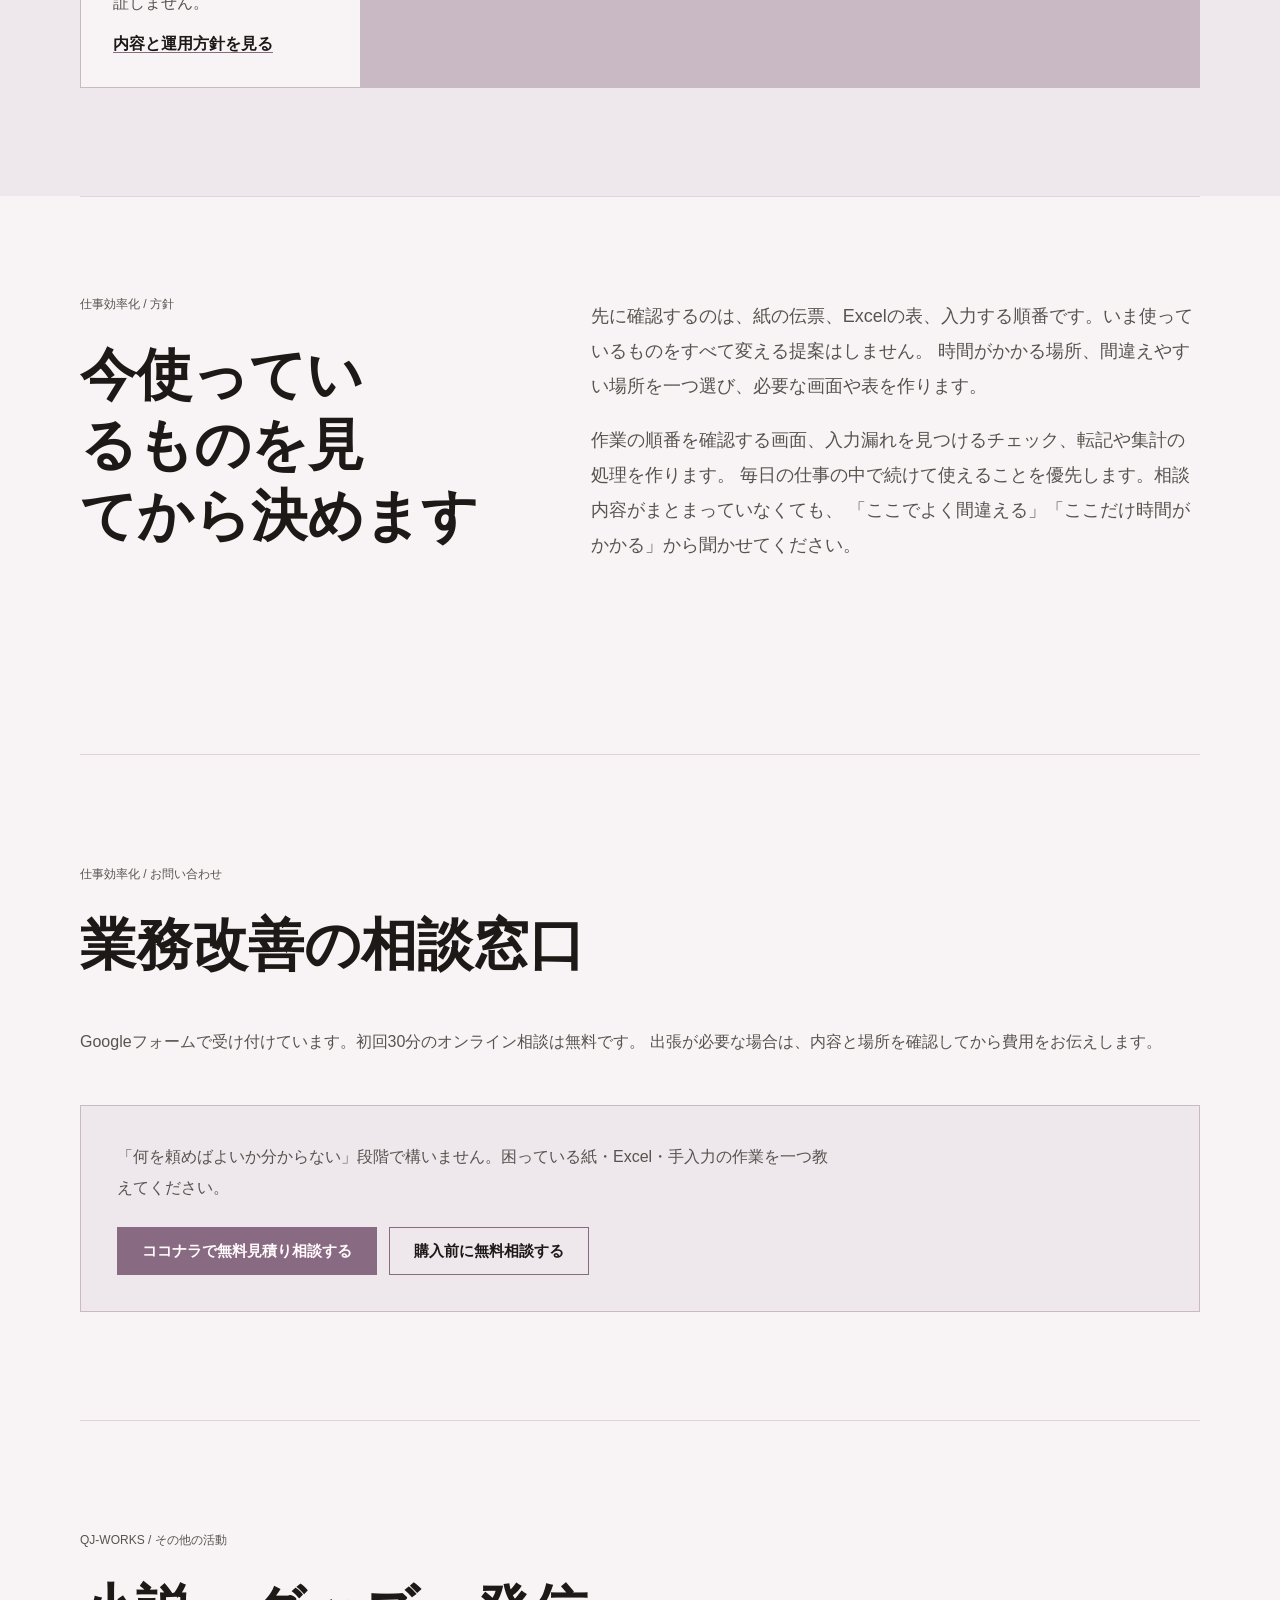
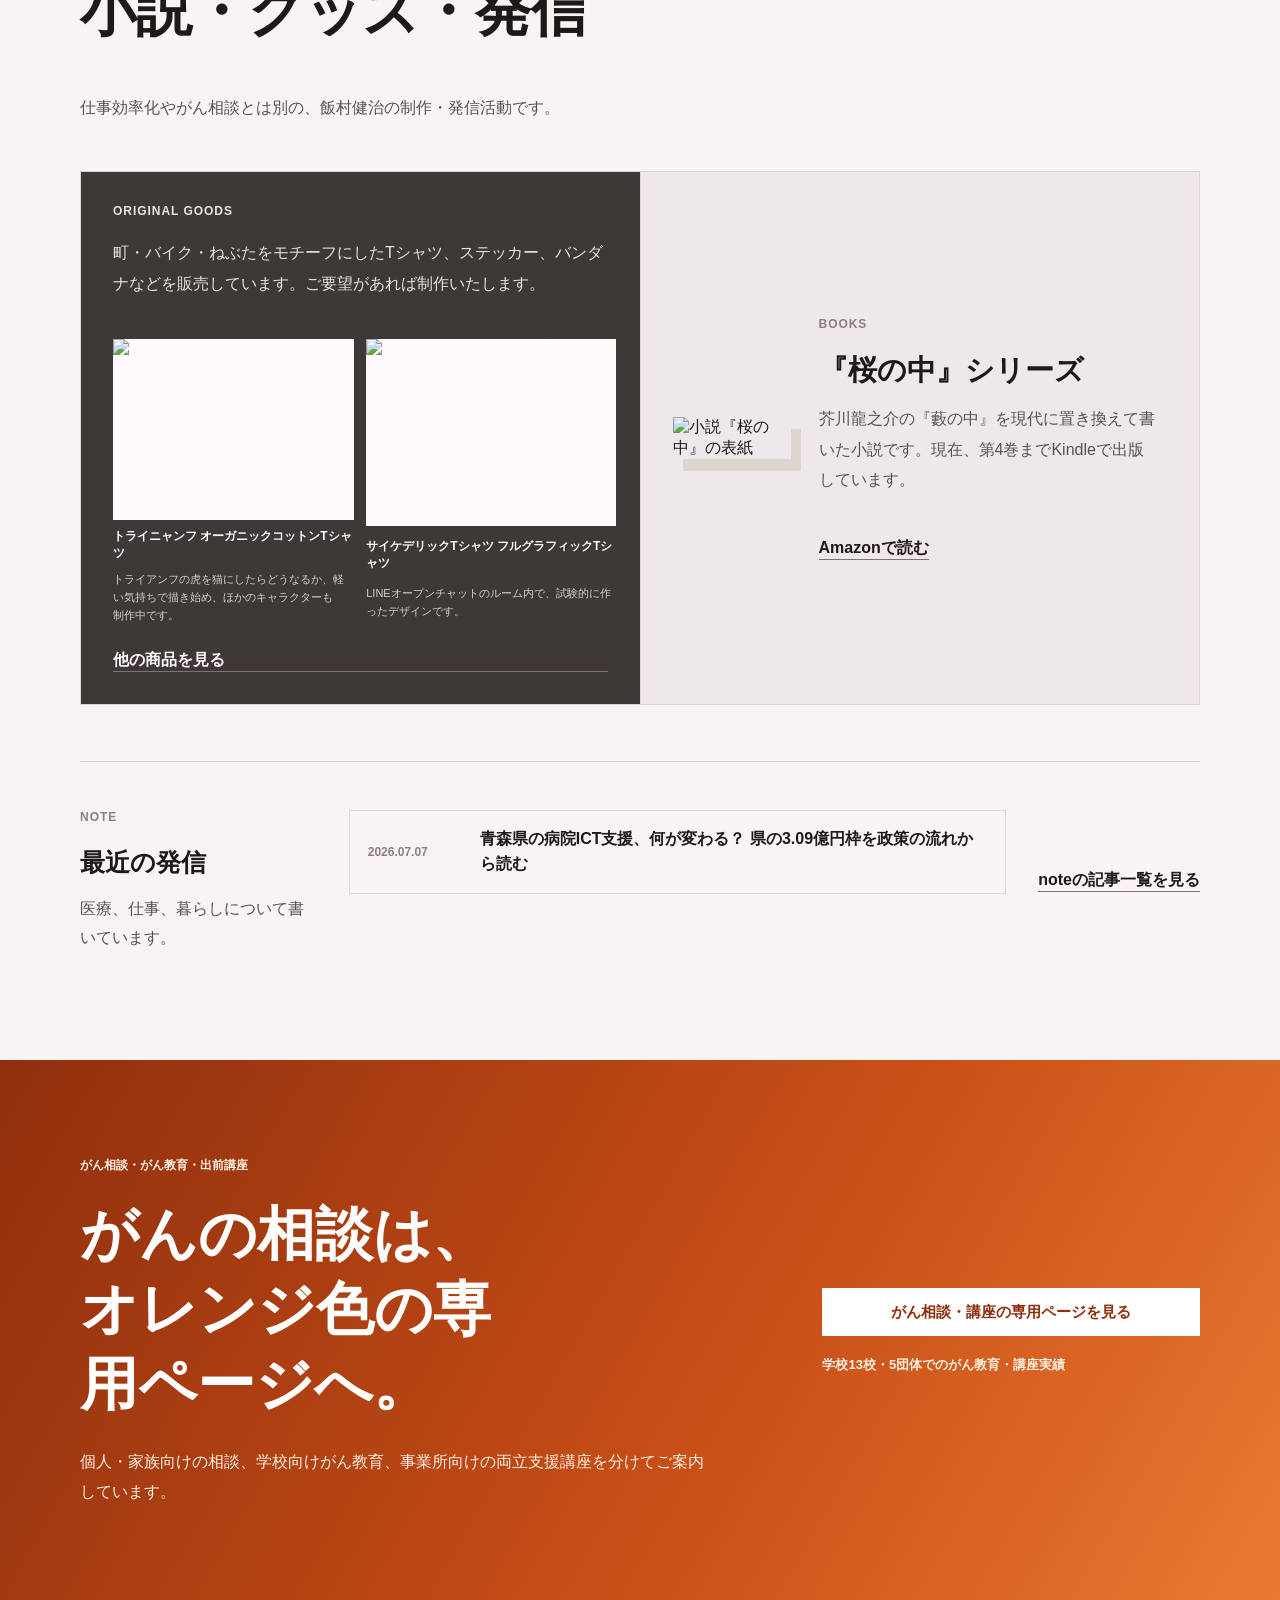
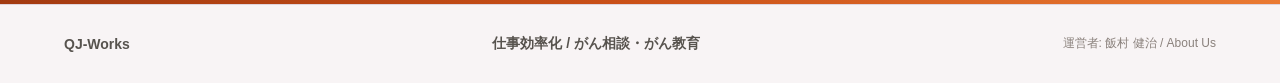
==== commit ce26f1df: "Improve sales funnel tracking" ====
--- a/index.html
+++ b/index.html
@@ -227,10 +227,10 @@
           <p class="offerLimit">基本料金10,000円の小さな改善は1事業者につき1回。複数帳票・外部サービスの連携、大規模なアプリ制作は別途見積もりです。</p>
         </div>
         <div class="contactActions">
-          <a class="button primary" href="https://docs.google.com/forms/d/e/1FAIpQLSeEho61kn0gLhdYftS95aGUvH8MVfNk1YE08l_PsQ6RUeQeow/viewform" target="_blank" rel="noopener">まずは無料で相談する</a>
-          <p class="consultationHint">フォームで困りごとを送れます。予算・時期は「未定」で構いません。相談だけでも大丈夫です。</p>
+          <a class="button primary" href="https://coconala.com/services/4303159" target="_blank" rel="noopener">ココナラで1万円サービスを相談する</a>
+          <p class="consultationHint">作業内容が決まっている方は、ココナラから購入前の無料見積り相談ができます。</p>
+          <a class="button secondary" href="https://docs.google.com/forms/d/e/1FAIpQLSeEho61kn0gLhdYftS95aGUvH8MVfNk1YE08l_PsQ6RUeQeow/viewform" target="_blank" rel="noopener">何を頼むか未定なら無料相談</a>
           <a class="button secondary" href="reservation-demo.html#scope">完成例と1万円の範囲を見る</a>
-          <a class="button secondary" href="https://coconala.com/services/4303159" target="_blank" rel="noopener">ココナラで無料見積り相談する</a>
         </div>
       </section>
 
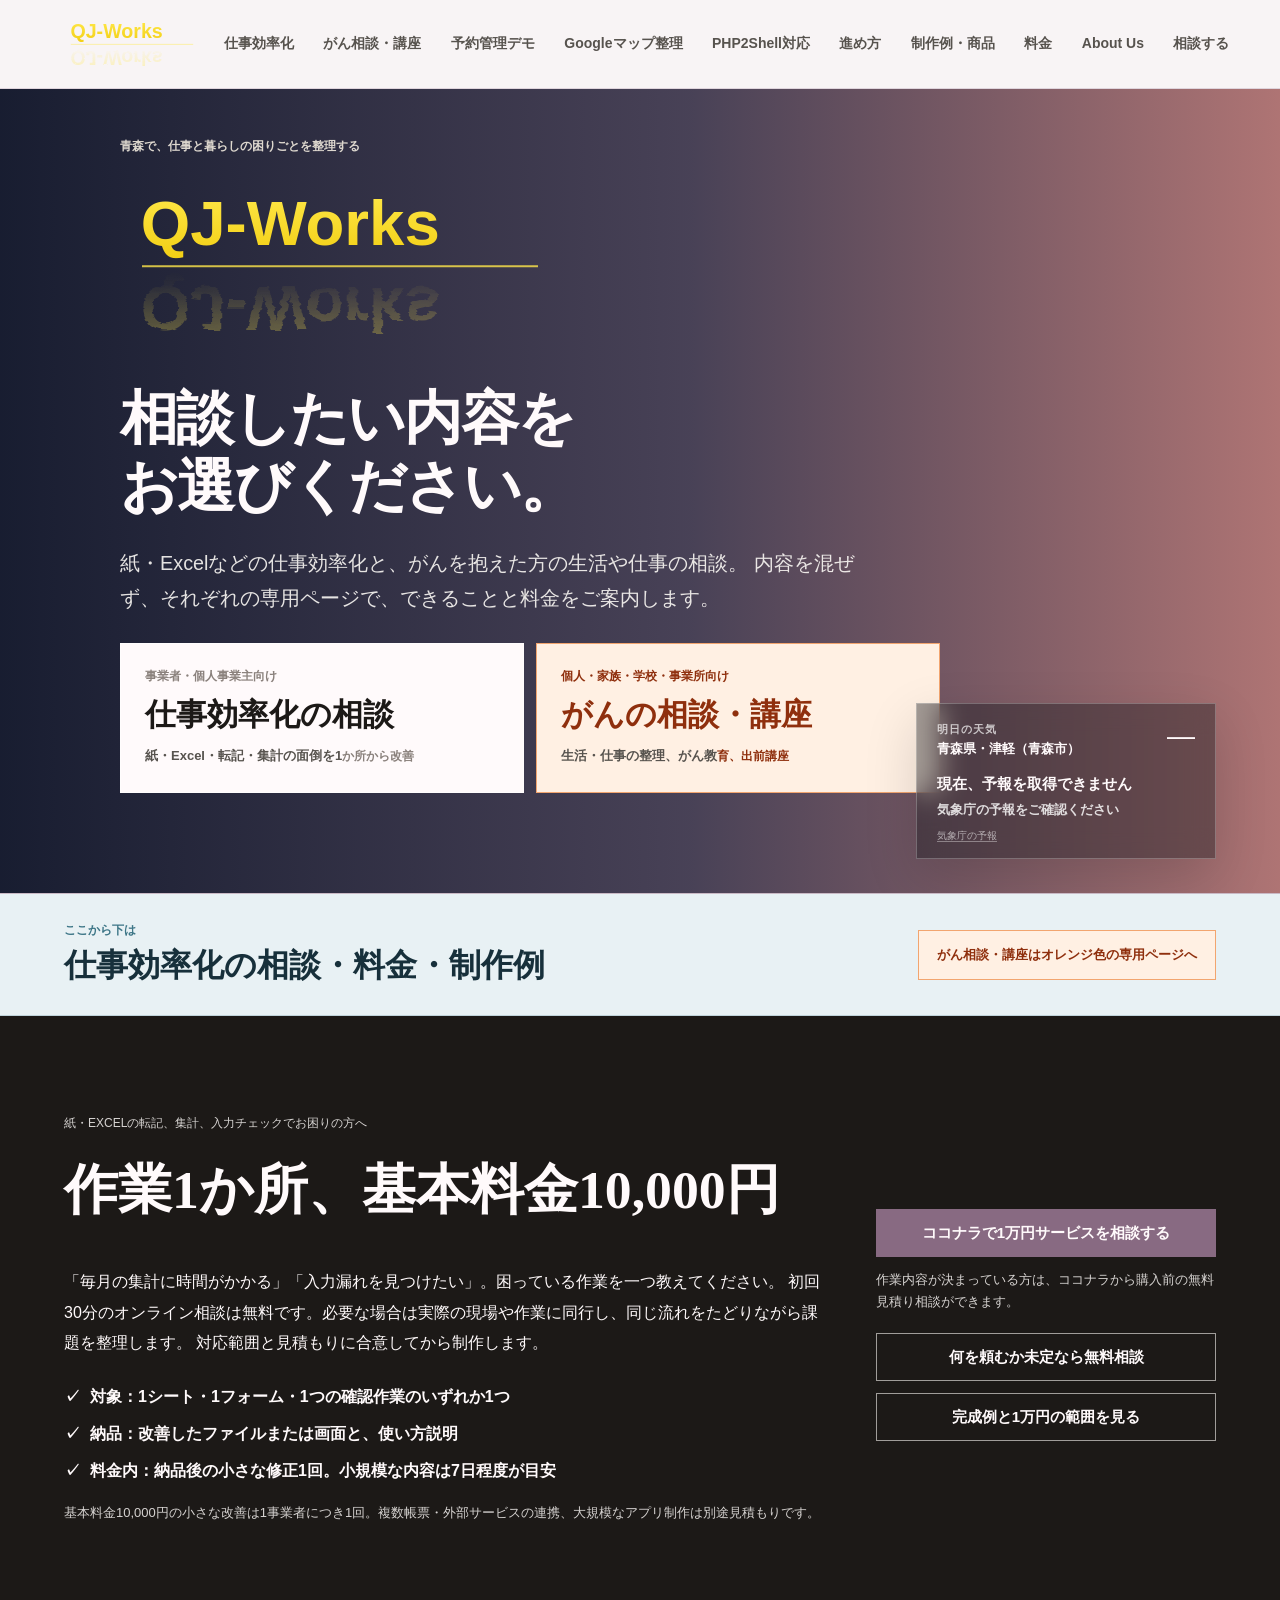
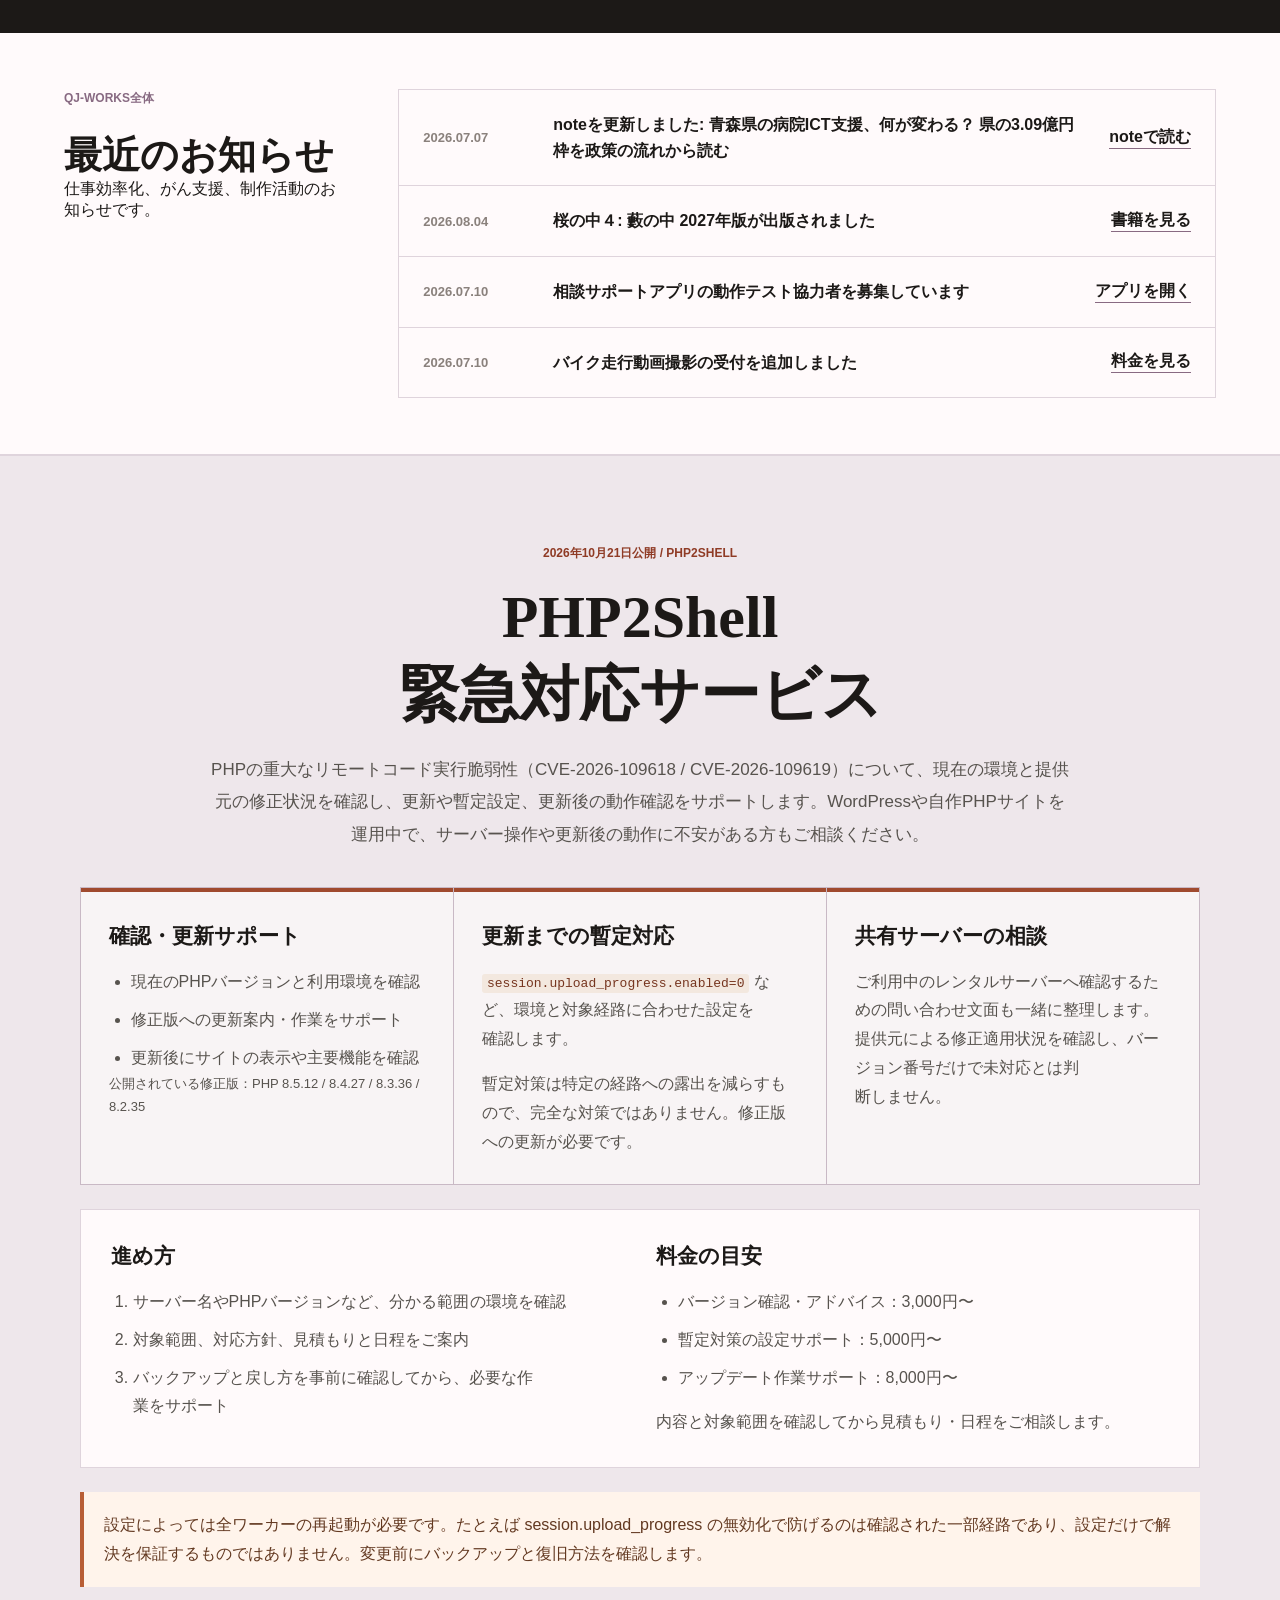
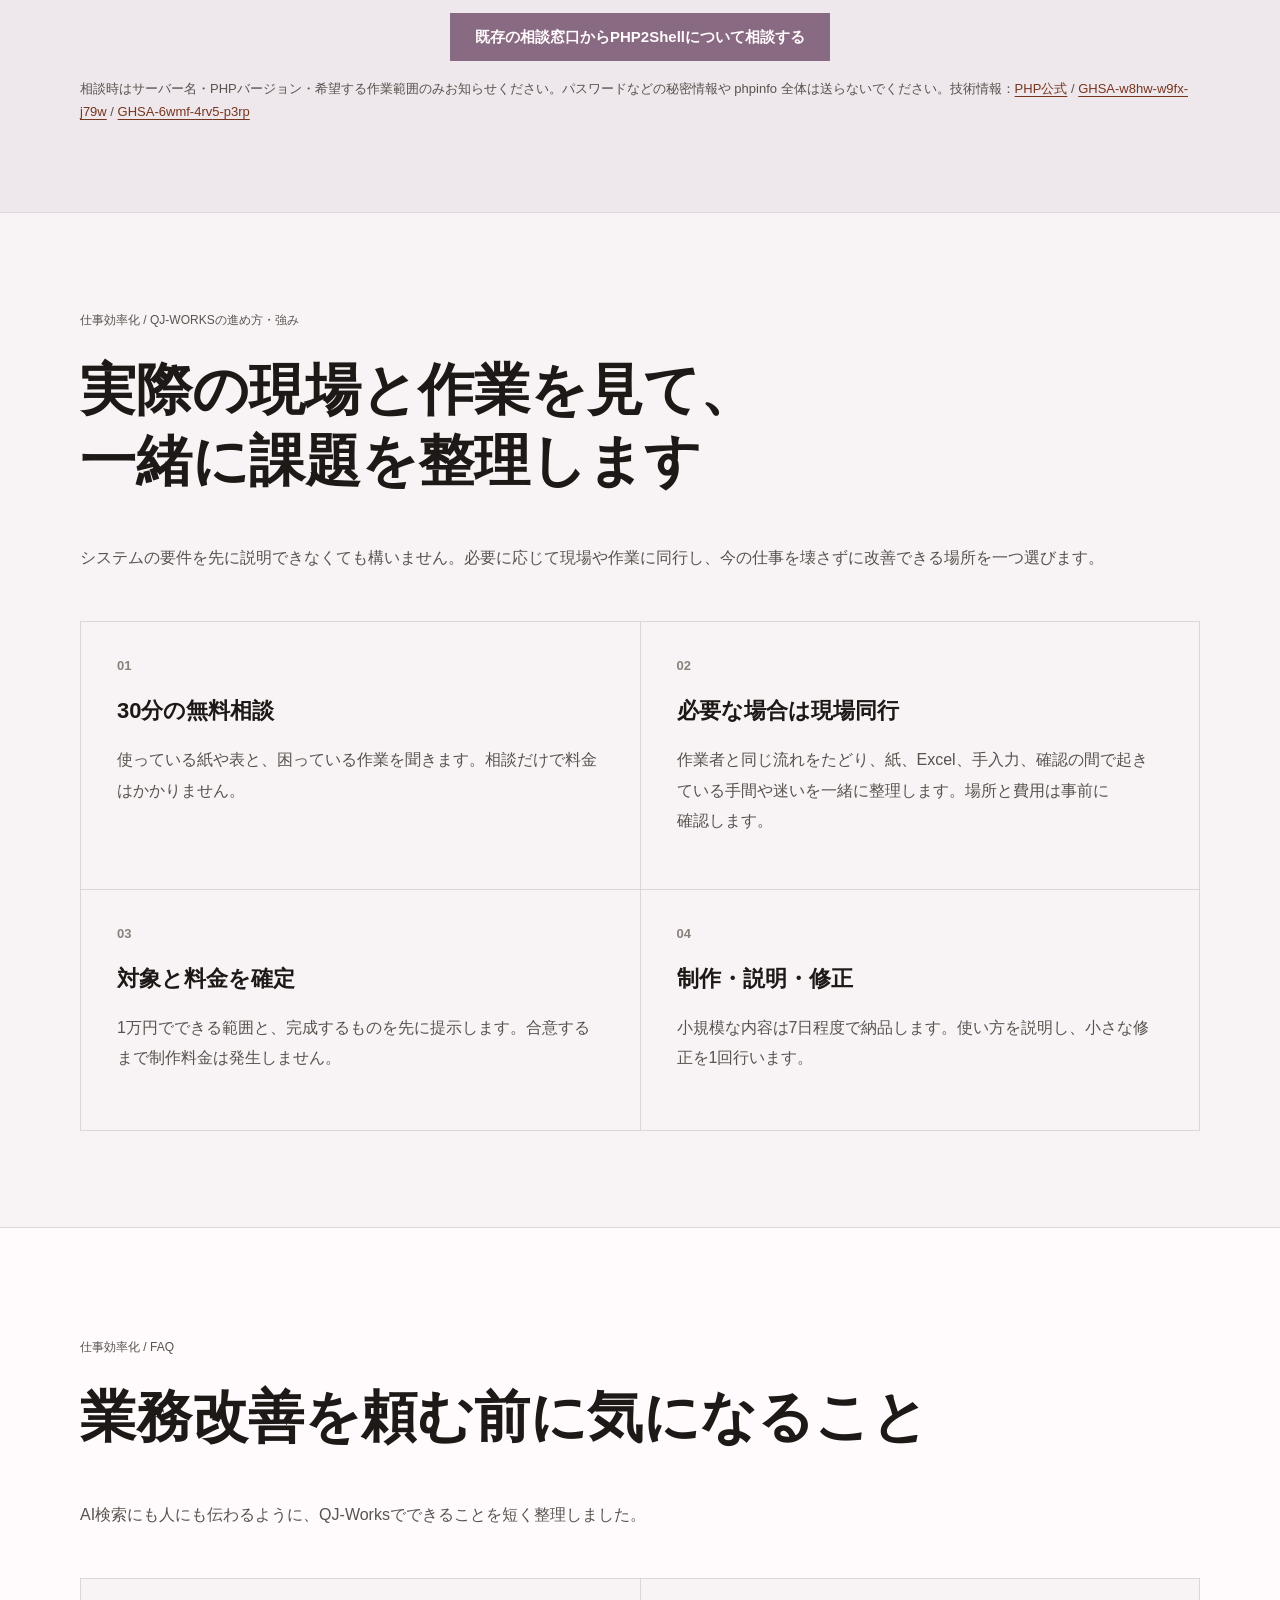
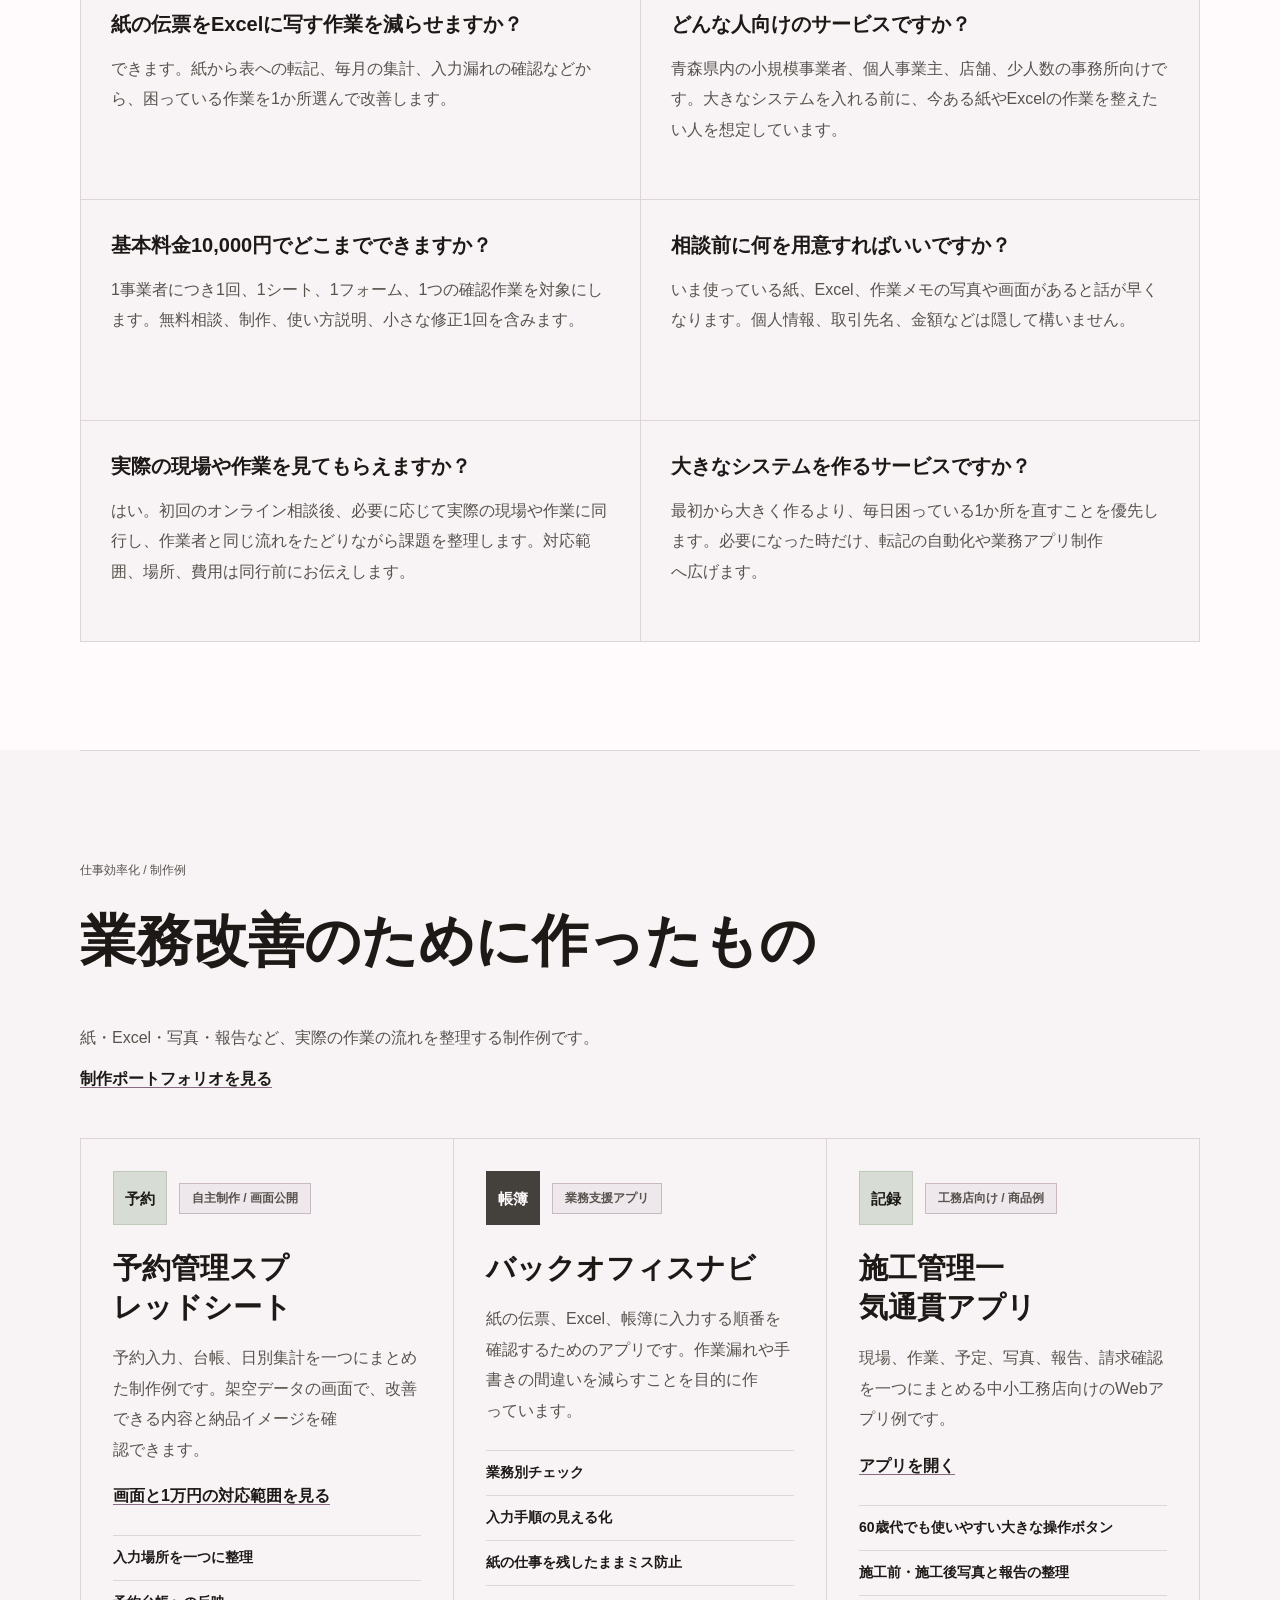
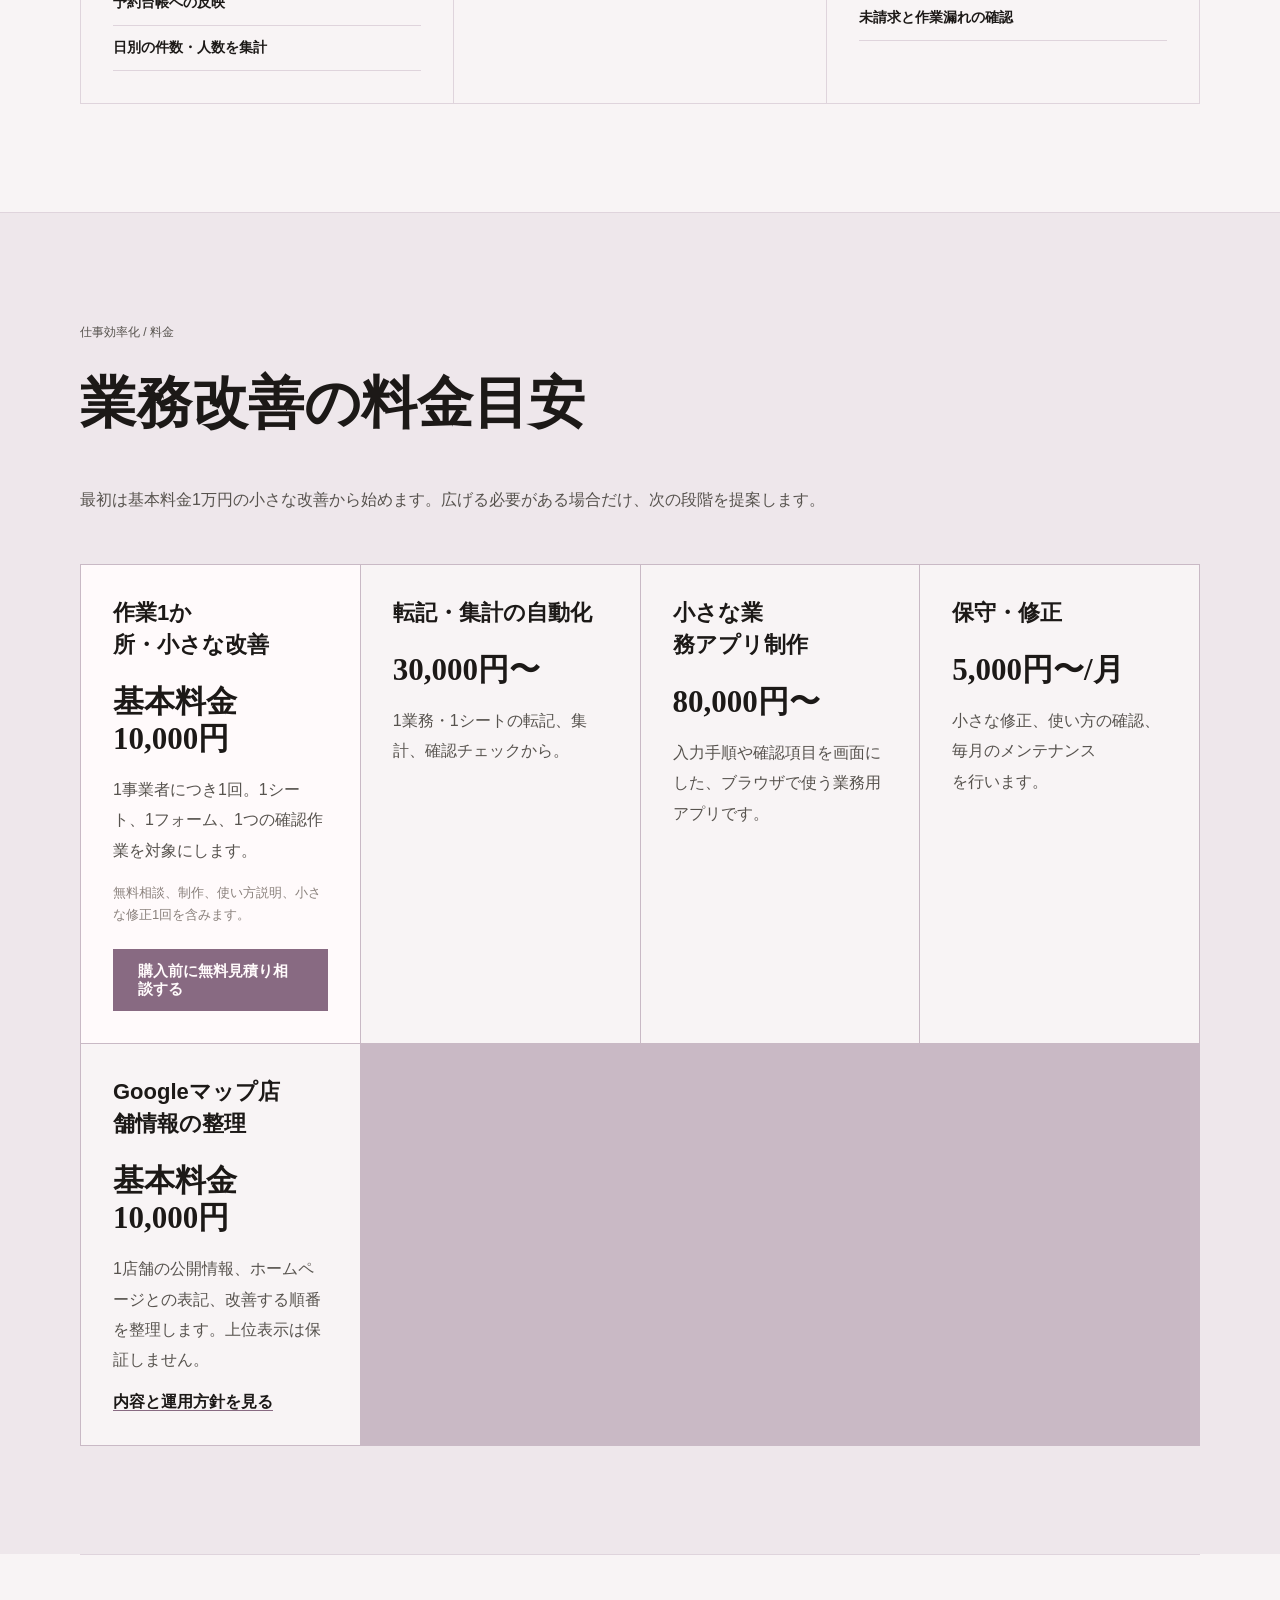
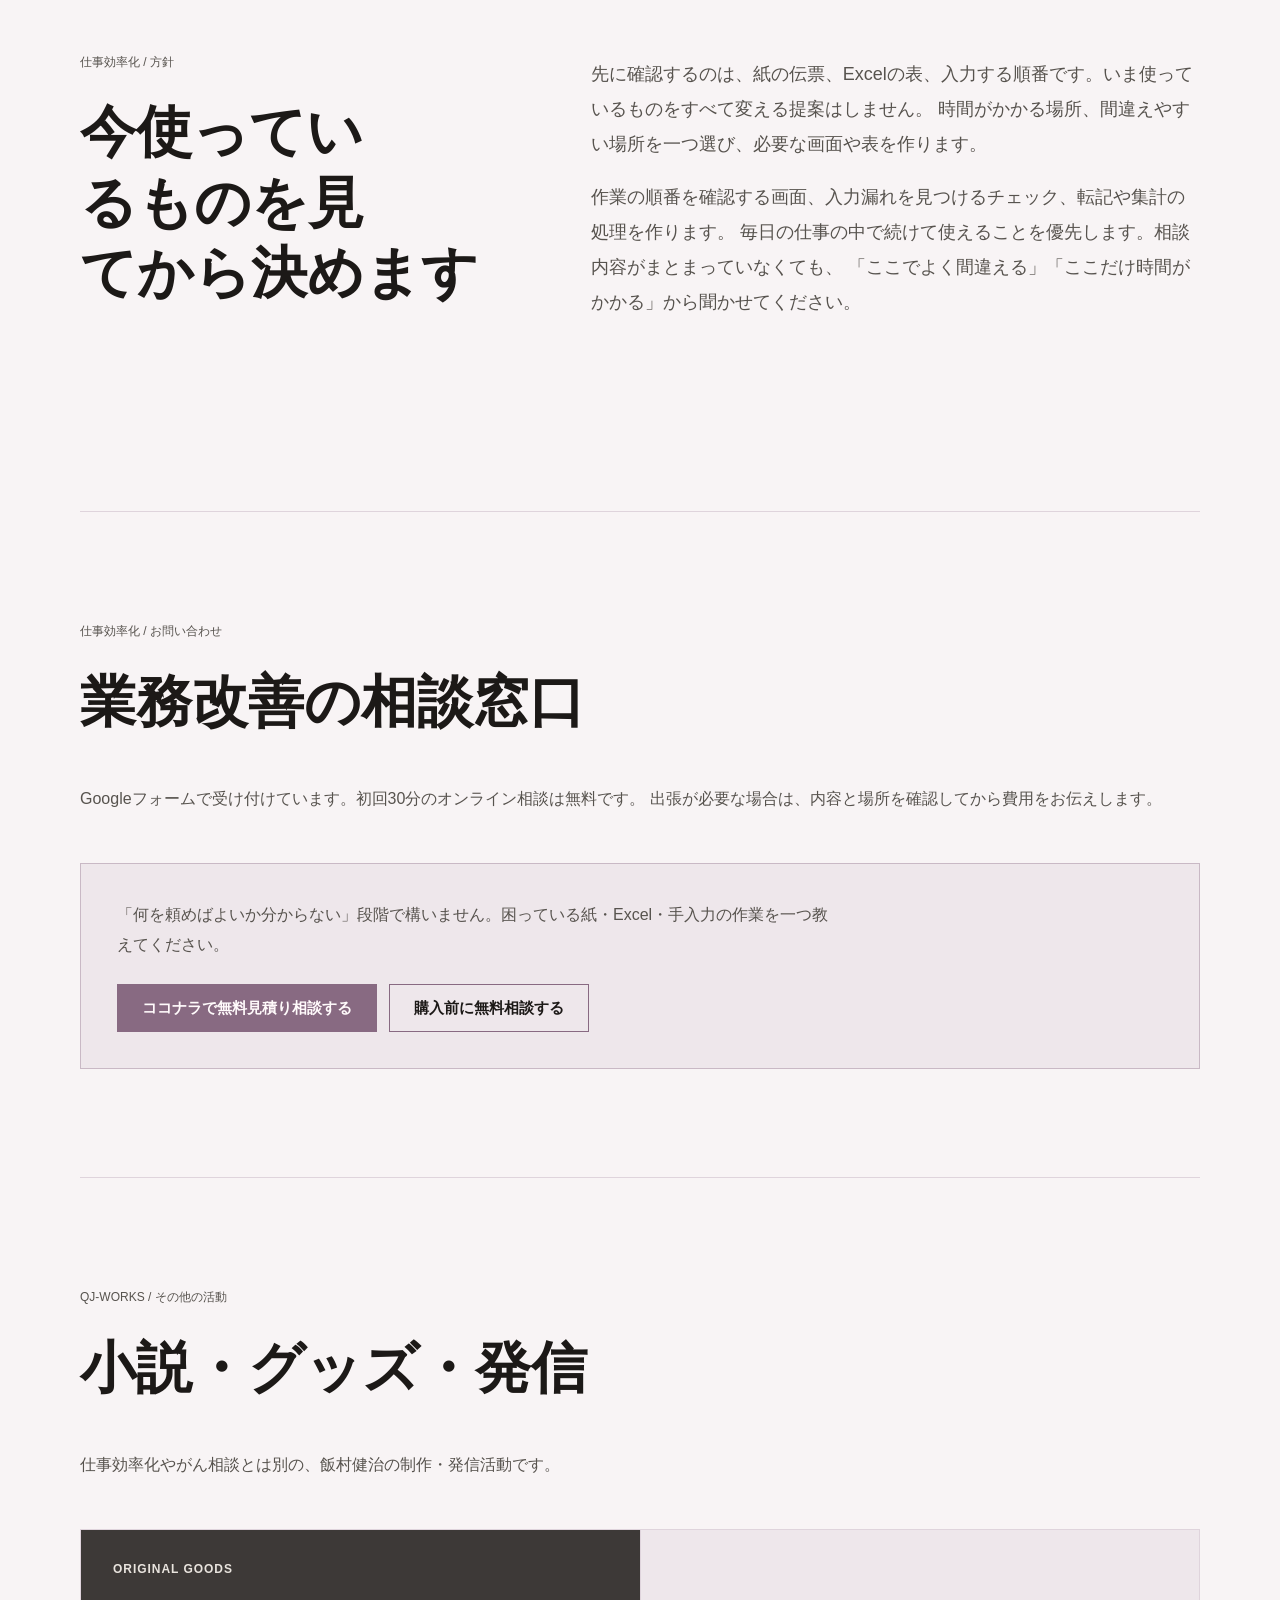
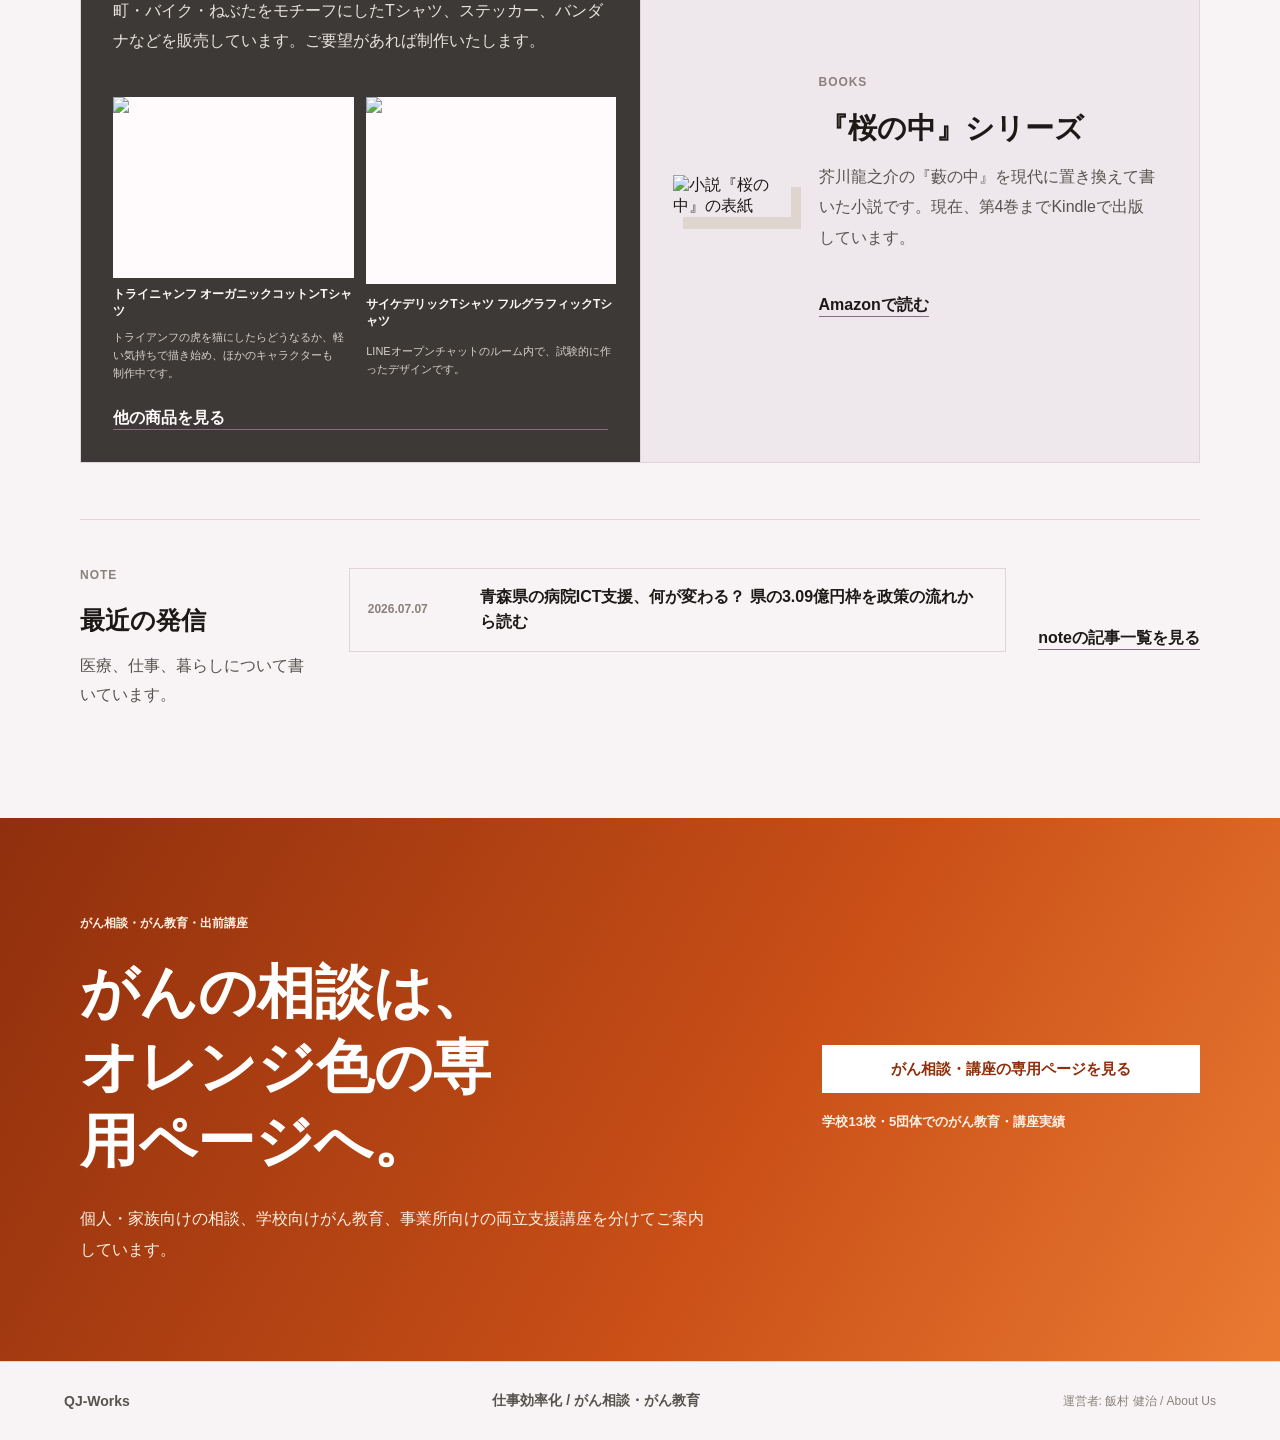
==== commit 8b8a8724: "Add PHP2Shell emergency support to homepage" ====
--- a/index.html
+++ b/index.html
@@ -5,12 +5,12 @@
     <meta name="viewport" content="width=device-width, initial-scale=1">
     <link rel="icon" href="assets/qj-works-logo.svg" type="image/svg+xml">
     <title>仕事効率化・がん相談の入口 | QJ-Works</title>
-    <meta name="description" content="QJ-Worksは、青森県内の仕事効率化と、がん相談・がん教育・出前講座の二つの窓口を運営しています。">
+    <meta name="description" content="QJ-Worksは、仕事効率化、PHP2Shell対応、がん相談・がん教育・出前講座を提供しています。">
     <meta name="robots" content="index, follow">
     <link rel="canonical" href="https://mswiimura-beep.github.io/qj-works/">
     <meta property="og:site_name" content="QJ-Works">
     <meta property="og:title" content="仕事効率化・がん相談の入口 | QJ-Works">
-    <meta property="og:description" content="仕事効率化の相談と、がんの相談・教育・出前講座。相談したい内容からお選びください。">
+    <meta property="og:description" content="仕事効率化とPHPの緊急対応、がん相談・教育・出前講座。相談したい内容からお選びください。">
     <meta property="og:type" content="website">
     <meta property="og:url" content="https://mswiimura-beep.github.io/qj-works/">
     <meta property="og:image" content="https://mswiimura-beep.github.io/qj-works/assets/qj-works-logo.svg">
@@ -20,10 +20,10 @@
     <meta property="og:locale" content="ja_JP">
     <meta name="twitter:card" content="summary_large_image">
     <meta name="twitter:title" content="仕事効率化・がん相談の入口 | QJ-Works">
-    <meta name="twitter:description" content="仕事効率化の相談と、がんの相談・教育・出前講座。相談したい内容からお選びください。">
+    <meta name="twitter:description" content="仕事効率化とPHPの緊急対応、がん相談・教育・出前講座。相談したい内容からお選びください。">
     <meta name="twitter:image" content="https://mswiimura-beep.github.io/qj-works/assets/qj-works-logo.svg">
     <meta name="google-analytics-id" content="G-TB84MESWPF">
-    <link rel="stylesheet" href="styles.css?v=field-companion-20260928">
+    <link rel="stylesheet" href="styles.css?v=php2shell-20261022">
     <script src="analytics.js" defer></script>
     <script type="application/ld+json">
       {
@@ -32,7 +32,7 @@
         "name": "QJ-Works",
         "url": "https://mswiimura-beep.github.io/qj-works/",
         "image": "https://mswiimura-beep.github.io/qj-works/assets/qj-works-logo.svg",
-        "description": "青森県内の仕事効率化と、がん相談・がん教育・出前講座の二つの窓口を運営しています。",
+        "description": "仕事効率化、PHP2Shell対応、がん相談・がん教育・出前講座を運営しています。",
         "areaServed": "青森県",
         "founder": {
           "@type": "Person",
@@ -155,6 +155,7 @@
         <a href="cancer-support.html">がん相談・講座</a>
         <a href="reservation-demo.html">予約管理デモ</a>
         <a href="google-map-support.html">Googleマップ整理</a>
+        <a href="#php2shell-support">PHP2Shell対応</a>
         <a href="#services">進め方</a>
         <a href="#products">制作例・商品</a>
         <a href="#price">料金</a>
@@ -264,6 +265,60 @@
         </div>
       </section>
 
+      <section class="phpSecurityBand" id="php2shell-support" aria-labelledby="php2shellTitle">
+        <div class="phpSecurityInner">
+          <div class="phpSecurityHeader">
+            <p class="eyebrow">2026年10月21日公開 / PHP2Shell</p>
+            <h2 id="php2shellTitle">PHP2Shell<br>緊急対応サービス</h2>
+            <p>PHPの重大なリモートコード実行脆弱性（CVE-2026-109618 / CVE-2026-109619）について、現在の環境と提供元の修正状況を確認し、更新や暫定設定、更新後の動作確認をサポートします。WordPressや自作PHPサイトを運用中で、サーバー操作や更新後の動作に不安がある方もご相談ください。</p>
+          </div>
+          <div class="phpSecurityGrid">
+            <article>
+              <h3>確認・更新サポート</h3>
+              <ul>
+                <li>現在のPHPバージョンと利用環境を確認</li>
+                <li>修正版への更新案内・作業をサポート</li>
+                <li>更新後にサイトの表示や主要機能を確認</li>
+              </ul>
+              <p class="phpSecuritySmall">公開されている修正版：PHP 8.5.12 / 8.4.27 / 8.3.36 / 8.2.35</p>
+            </article>
+            <article>
+              <h3>更新までの暫定対応</h3>
+              <p><code>session.upload_progress.enabled=0</code> など、環境と対象経路に合わせた設定を確認します。</p>
+              <p>暫定対策は特定の経路への露出を減らすもので、完全な対策ではありません。修正版への更新が必要です。</p>
+            </article>
+            <article>
+              <h3>共有サーバーの相談</h3>
+              <p>ご利用中のレンタルサーバーへ確認するための問い合わせ文面も一緒に整理します。提供元による修正適用状況を確認し、バージョン番号だけで未対応とは判断しません。</p>
+            </article>
+          </div>
+          <div class="phpSecurityDetails">
+            <div>
+              <h3>進め方</h3>
+              <ol>
+                <li>サーバー名やPHPバージョンなど、分かる範囲の環境を確認</li>
+                <li>対象範囲、対応方針、見積もりと日程をご案内</li>
+                <li>バックアップと戻し方を事前に確認してから、必要な作業をサポート</li>
+              </ol>
+            </div>
+            <div>
+              <h3>料金の目安</h3>
+              <ul>
+                <li>バージョン確認・アドバイス：3,000円〜</li>
+                <li>暫定対策の設定サポート：5,000円〜</li>
+                <li>アップデート作業サポート：8,000円〜</li>
+              </ul>
+              <p>内容と対象範囲を確認してから見積もり・日程をご相談します。</p>
+            </div>
+          </div>
+          <p class="phpSecurityWarning">設定によっては全ワーカーの再起動が必要です。たとえば session.upload_progress の無効化で防げるのは確認された一部経路であり、設定だけで解決を保証するものではありません。変更前にバックアップと復旧方法を確認します。</p>
+          <div class="phpSecurityActions">
+            <a class="button primary" href="https://docs.google.com/forms/d/e/1FAIpQLSeEho61kn0gLhdYftS95aGUvH8MVfNk1YE08l_PsQ6RUeQeow/viewform" target="_blank" rel="noopener">既存の相談窓口からPHP2Shellについて相談する</a>
+          </div>
+          <p class="phpSecuritySmall">相談時はサーバー名・PHPバージョン・希望する作業範囲のみお知らせください。パスワードなどの秘密情報や phpinfo 全体は送らないでください。技術情報：<a href="https://www.php.net/" target="_blank" rel="noopener">PHP公式</a> / <a href="https://github.com/php/php-src/security/advisories/GHSA-w8hw-w9fx-j79w" target="_blank" rel="noopener">GHSA-w8hw-w9fx-j79w</a> / <a href="https://github.com/php/php-src/security/advisories/GHSA-6wmf-4rv5-p3rp" target="_blank" rel="noopener">GHSA-6wmf-4rv5-p3rp</a></p>
+        </div>
+      </section>
+
       <section class="introBand" id="services" aria-label="サービス">
         <div class="sectionHeader serviceIntroHeader">
           <p class="eyebrow">仕事効率化 / QJ-Worksの進め方・強み</p>
--- a/styles.css
+++ b/styles.css
@@ -1969,3 +1969,71 @@
   }
 
 }
+
+
+/* PHP2Shell support notice on the homepage */
+.phpSecurityBand {
+  padding: 88px clamp(24px, 5vw, 72px);
+  background: var(--surface);
+  border-top: 1px solid var(--border-subtle);
+  border-bottom: 1px solid var(--border-subtle);
+}
+.phpSecurityInner { width: min(1120px, 100%); margin: 0 auto; }
+.phpSecurityHeader { max-width: 860px; margin: 0 auto 36px; text-align: center; }
+.phpSecurityHeader .eyebrow { margin-bottom: 16px; color: #8f3b25; }
+.phpSecurityHeader h2 {
+  margin: 0 0 20px; color: var(--text);
+  font-family: Georgia, "Hiragino Mincho ProN", "Yu Mincho", serif;
+  font-size: clamp(36px, 5vw, 60px); line-height: 1.3;
+}
+.phpSecurityHeader > p:last-child {
+  margin: 0; color: var(--text-secondary); font-size: 17px; line-height: 1.9;
+}
+.phpSecurityGrid {
+  display: grid; grid-template-columns: repeat(3, minmax(0, 1fr)); gap: 1px;
+  border: 1px solid var(--border-medium); background: var(--border-medium);
+}
+.phpSecurityGrid article {
+  padding: 28px; background: var(--background); border-top: 4px solid #a04a2e;
+}
+.phpSecurityGrid h3, .phpSecurityDetails h3 {
+  margin: 0 0 16px; color: var(--text); font-size: 21px; line-height: 1.5;
+}
+.phpSecurityGrid p, .phpSecurityDetails p, .phpSecuritySmall {
+  color: var(--text-secondary); line-height: 1.8;
+}
+.phpSecurityGrid p:last-child, .phpSecurityDetails p:last-child { margin-bottom: 0; }
+.phpSecurityGrid ul, .phpSecurityDetails ul, .phpSecurityDetails ol {
+  display: grid; gap: 10px; margin: 0; padding-left: 1.35em;
+  color: var(--text-secondary); line-height: 1.75;
+}
+.phpSecurityGrid code {
+  overflow-wrap: anywhere; color: #76351f; background: #f3e8df;
+  padding: 2px 5px; border-radius: 3px;
+}
+.phpSecurityDetails {
+  display: grid; grid-template-columns: repeat(2, minmax(0, 1fr)); gap: 32px;
+  margin-top: 24px; padding: 30px; background: var(--paper);
+  border: 1px solid var(--border-subtle);
+}
+.phpSecurityDetails h3 { margin-top: 0; }
+.phpSecurityDetails p { margin: 16px 0 0; }
+.phpSecurityWarning {
+  margin: 24px 0 0; padding: 18px 20px; color: #633921;
+  background: #fff4eb; border-left: 4px solid #b85e35; line-height: 1.85;
+}
+.phpSecurityActions { display: flex; justify-content: center; margin: 26px 0 16px; }
+.phpSecurityActions .button { text-align: center; }
+.phpSecuritySmall { margin: 0; font-size: 13px; }
+.phpSecuritySmall a { color: #76351f; text-decoration: underline; text-underline-offset: 3px; }
+
+@media (max-width: 880px) {
+  .phpSecurityGrid, .phpSecurityDetails { grid-template-columns: 1fr; }
+  .phpSecurityDetails { gap: 24px; padding: 26px; }
+}
+@media (max-width: 560px) {
+  .phpSecurityBand { padding: 72px 16px; }
+  .phpSecurityHeader > p:last-child { font-size: 16px; }
+  .phpSecurityGrid article, .phpSecurityDetails { padding: 24px; }
+  .phpSecurityActions .button { width: 100%; }
+}
